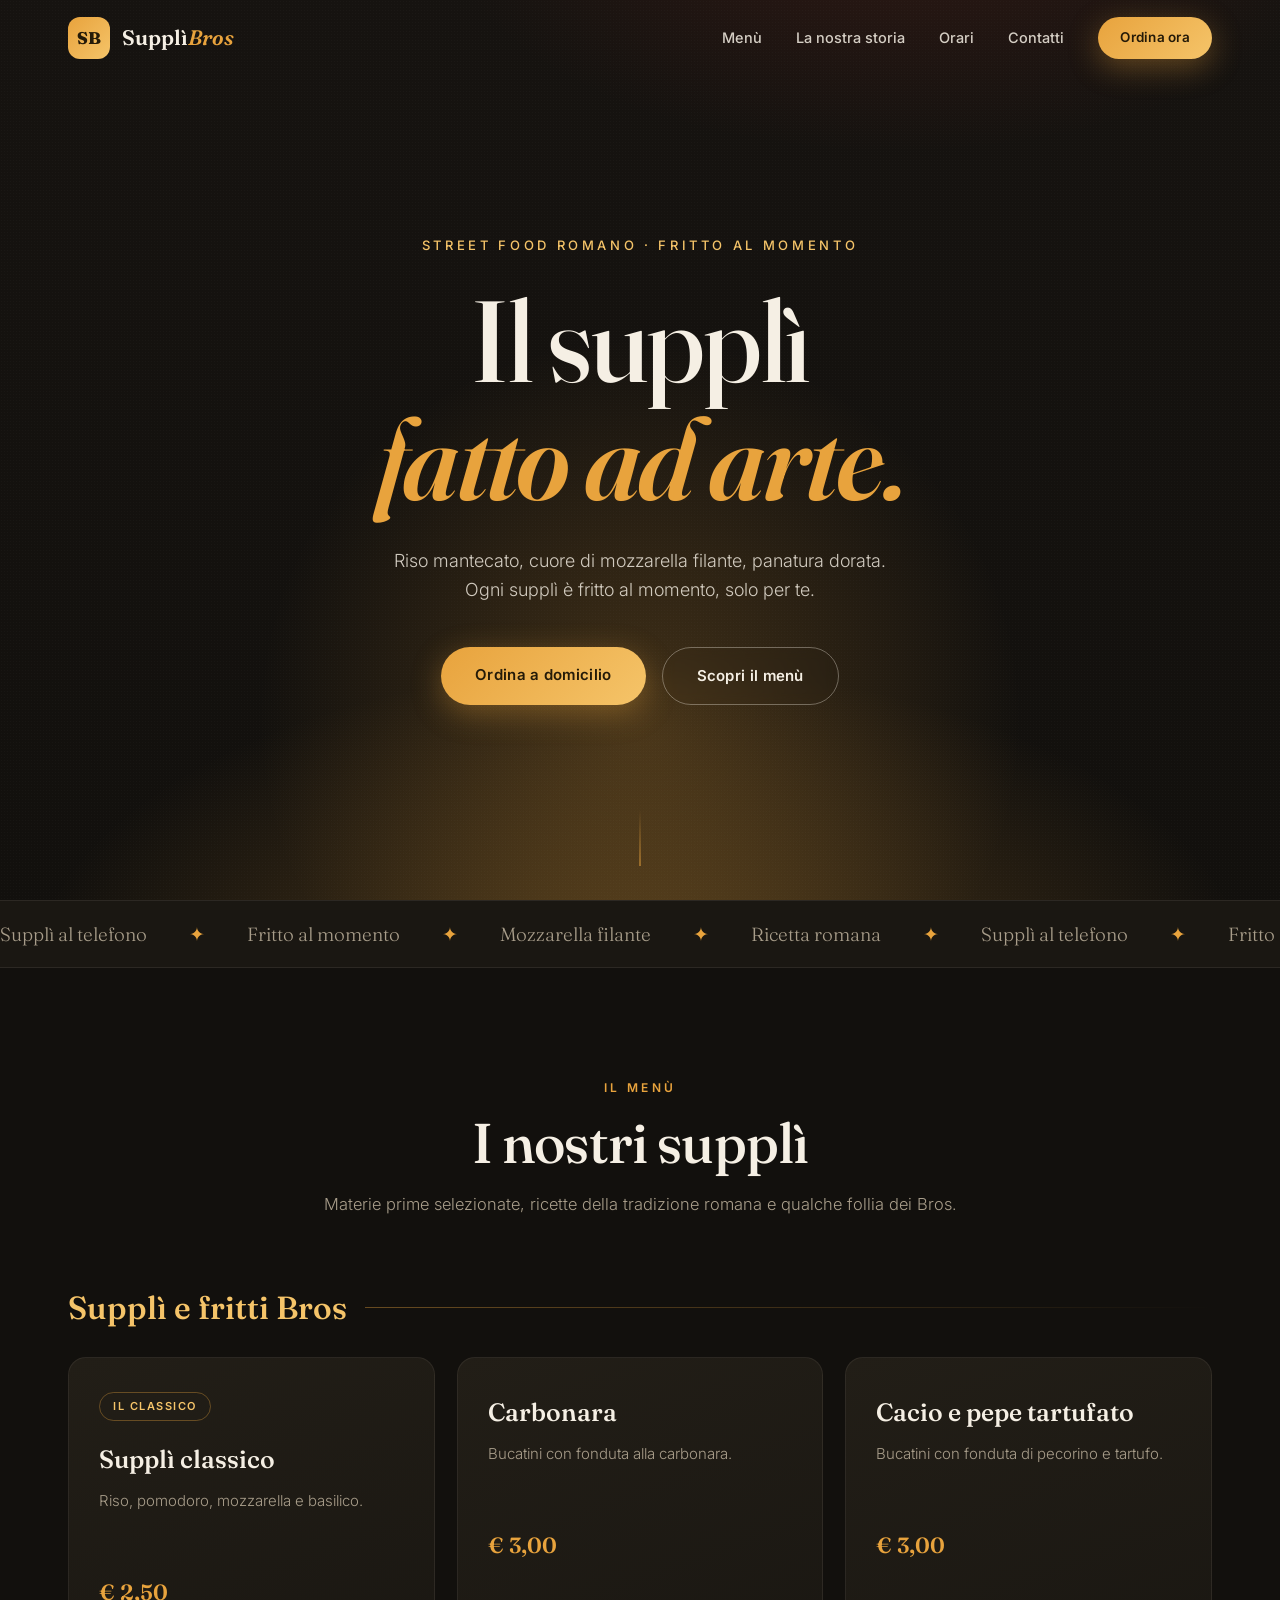
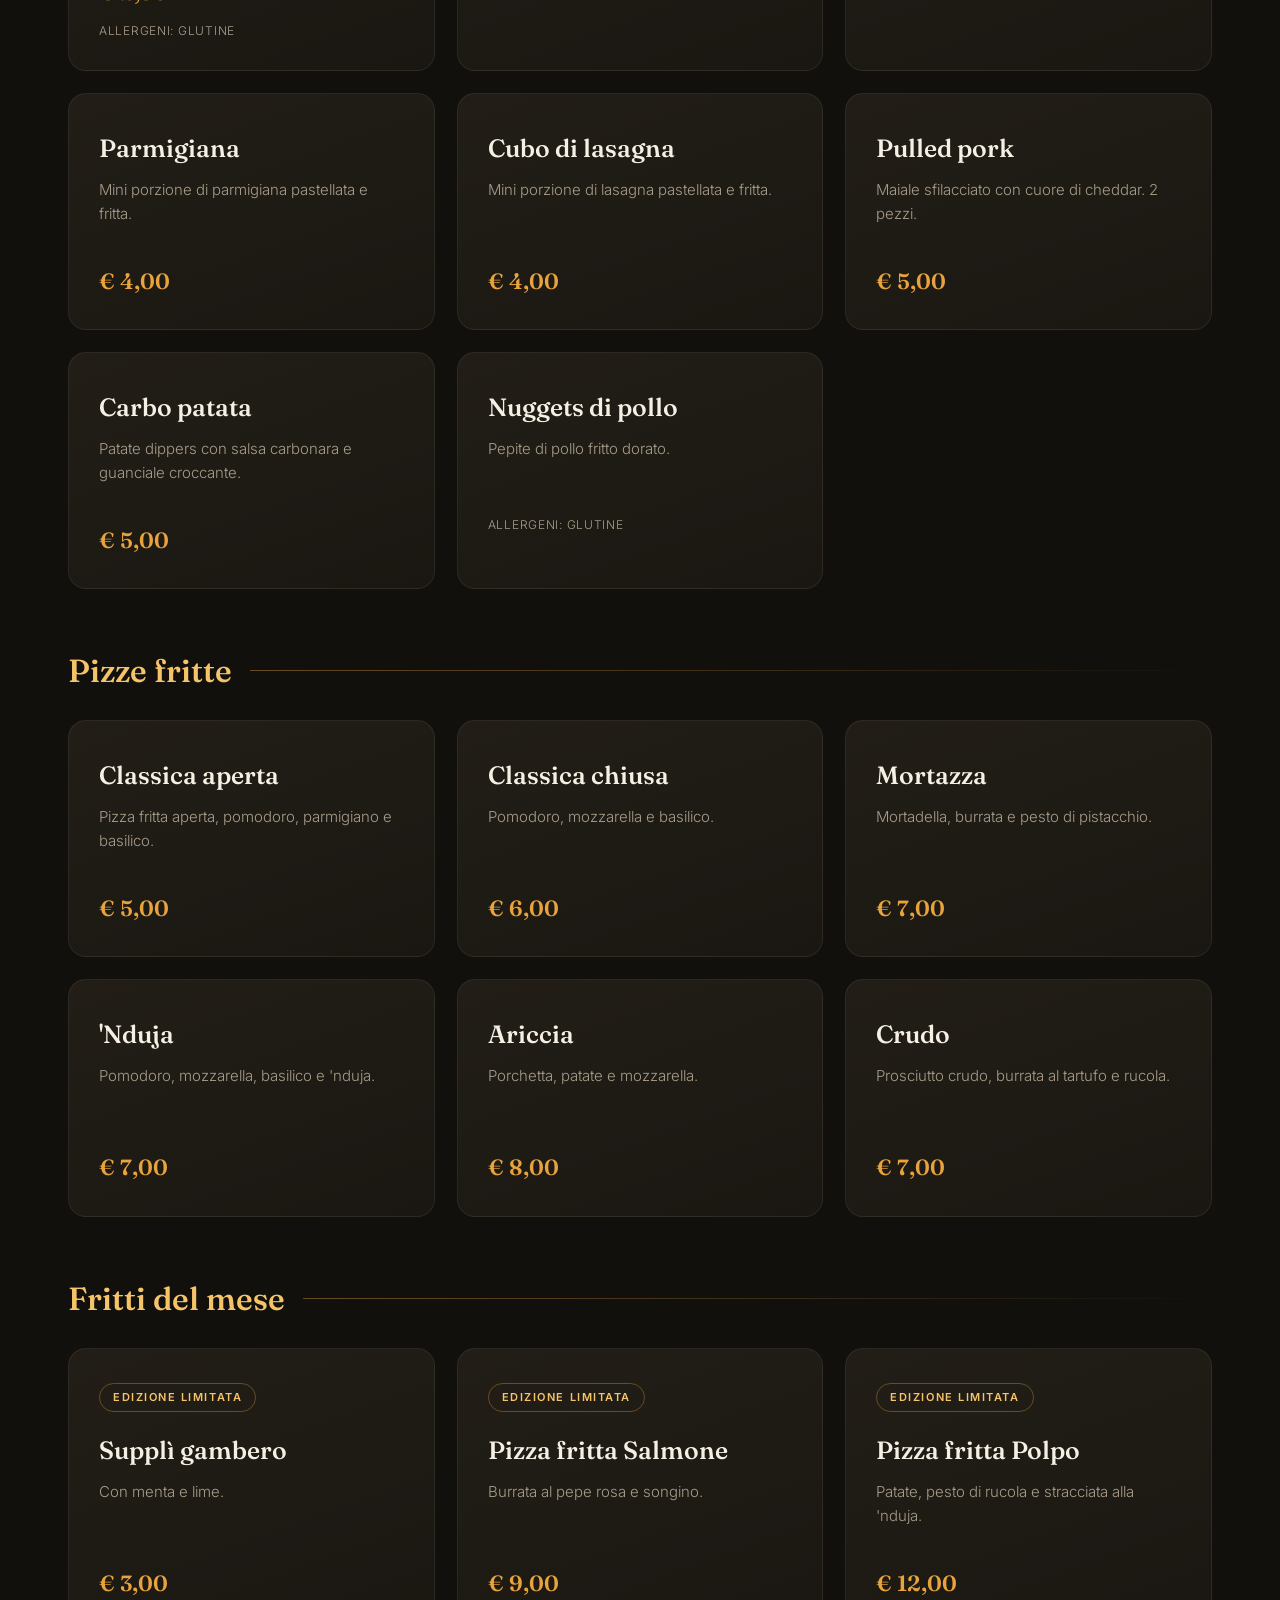
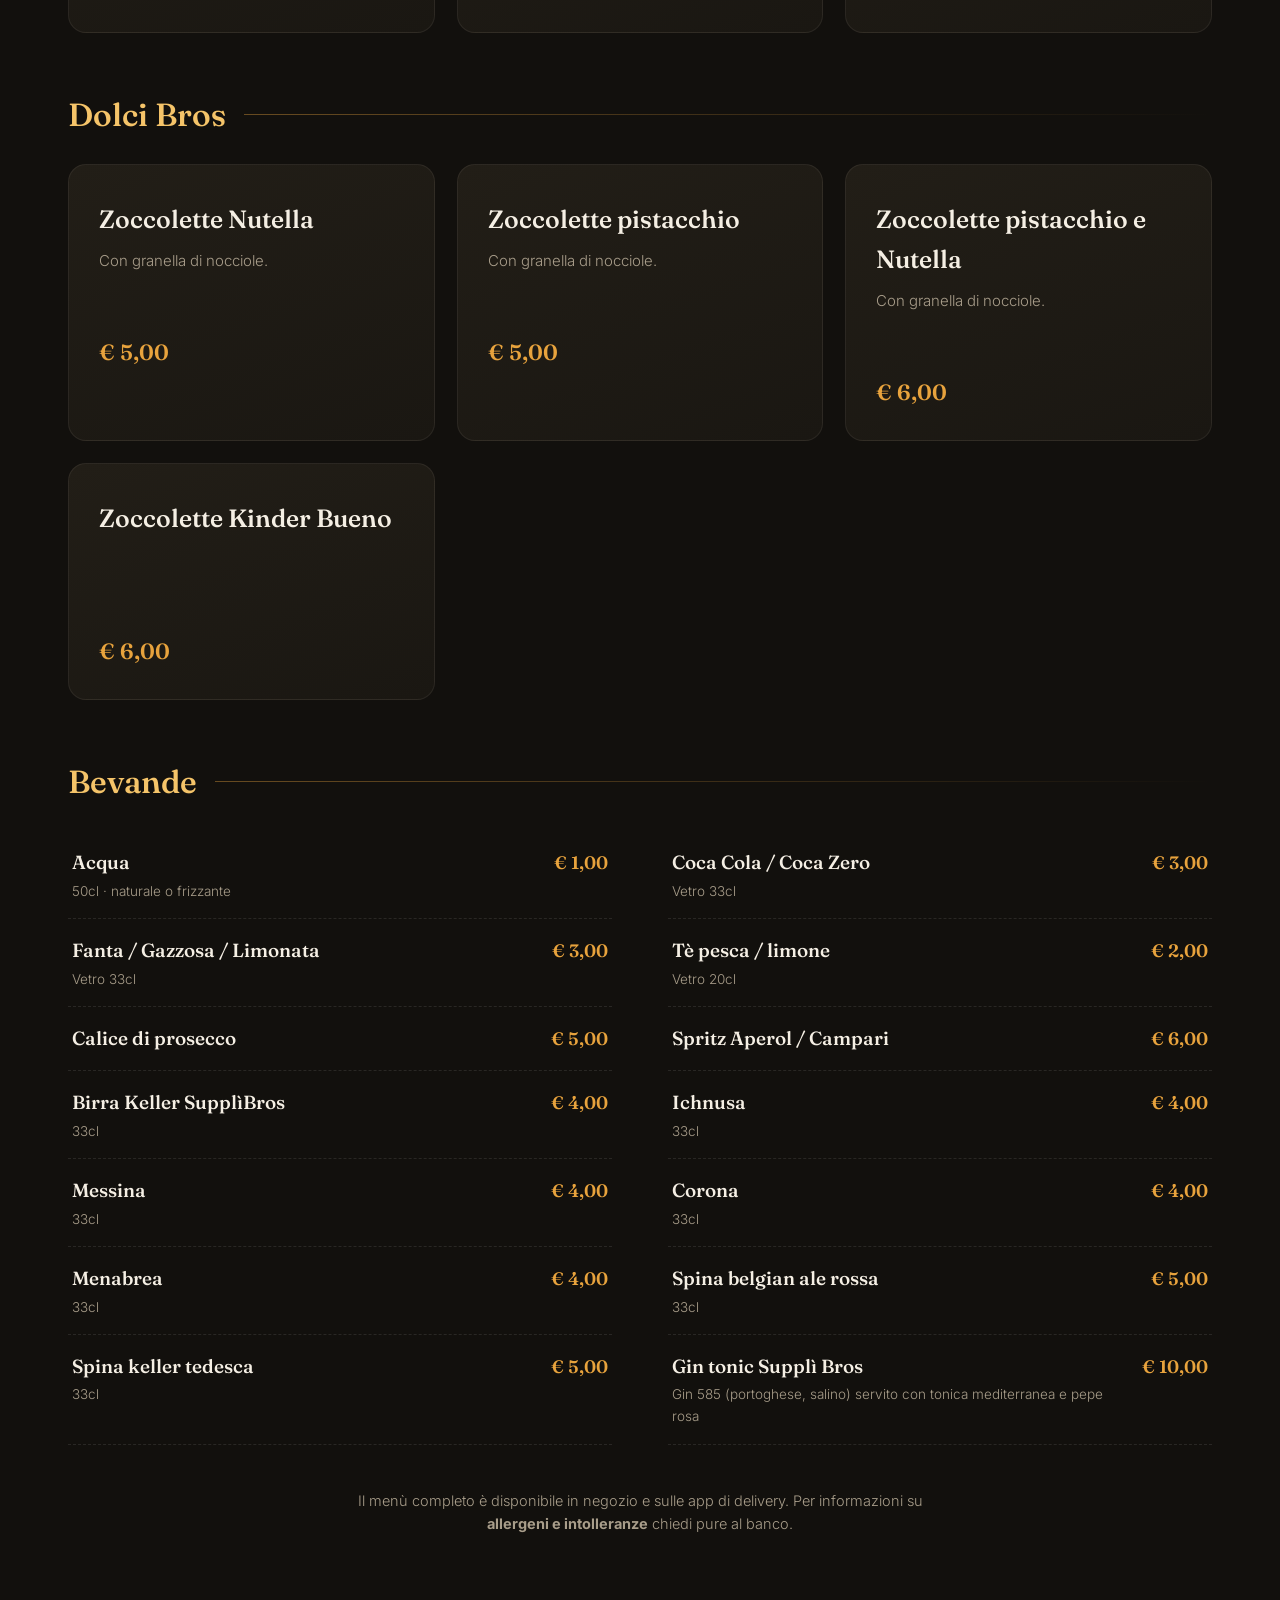
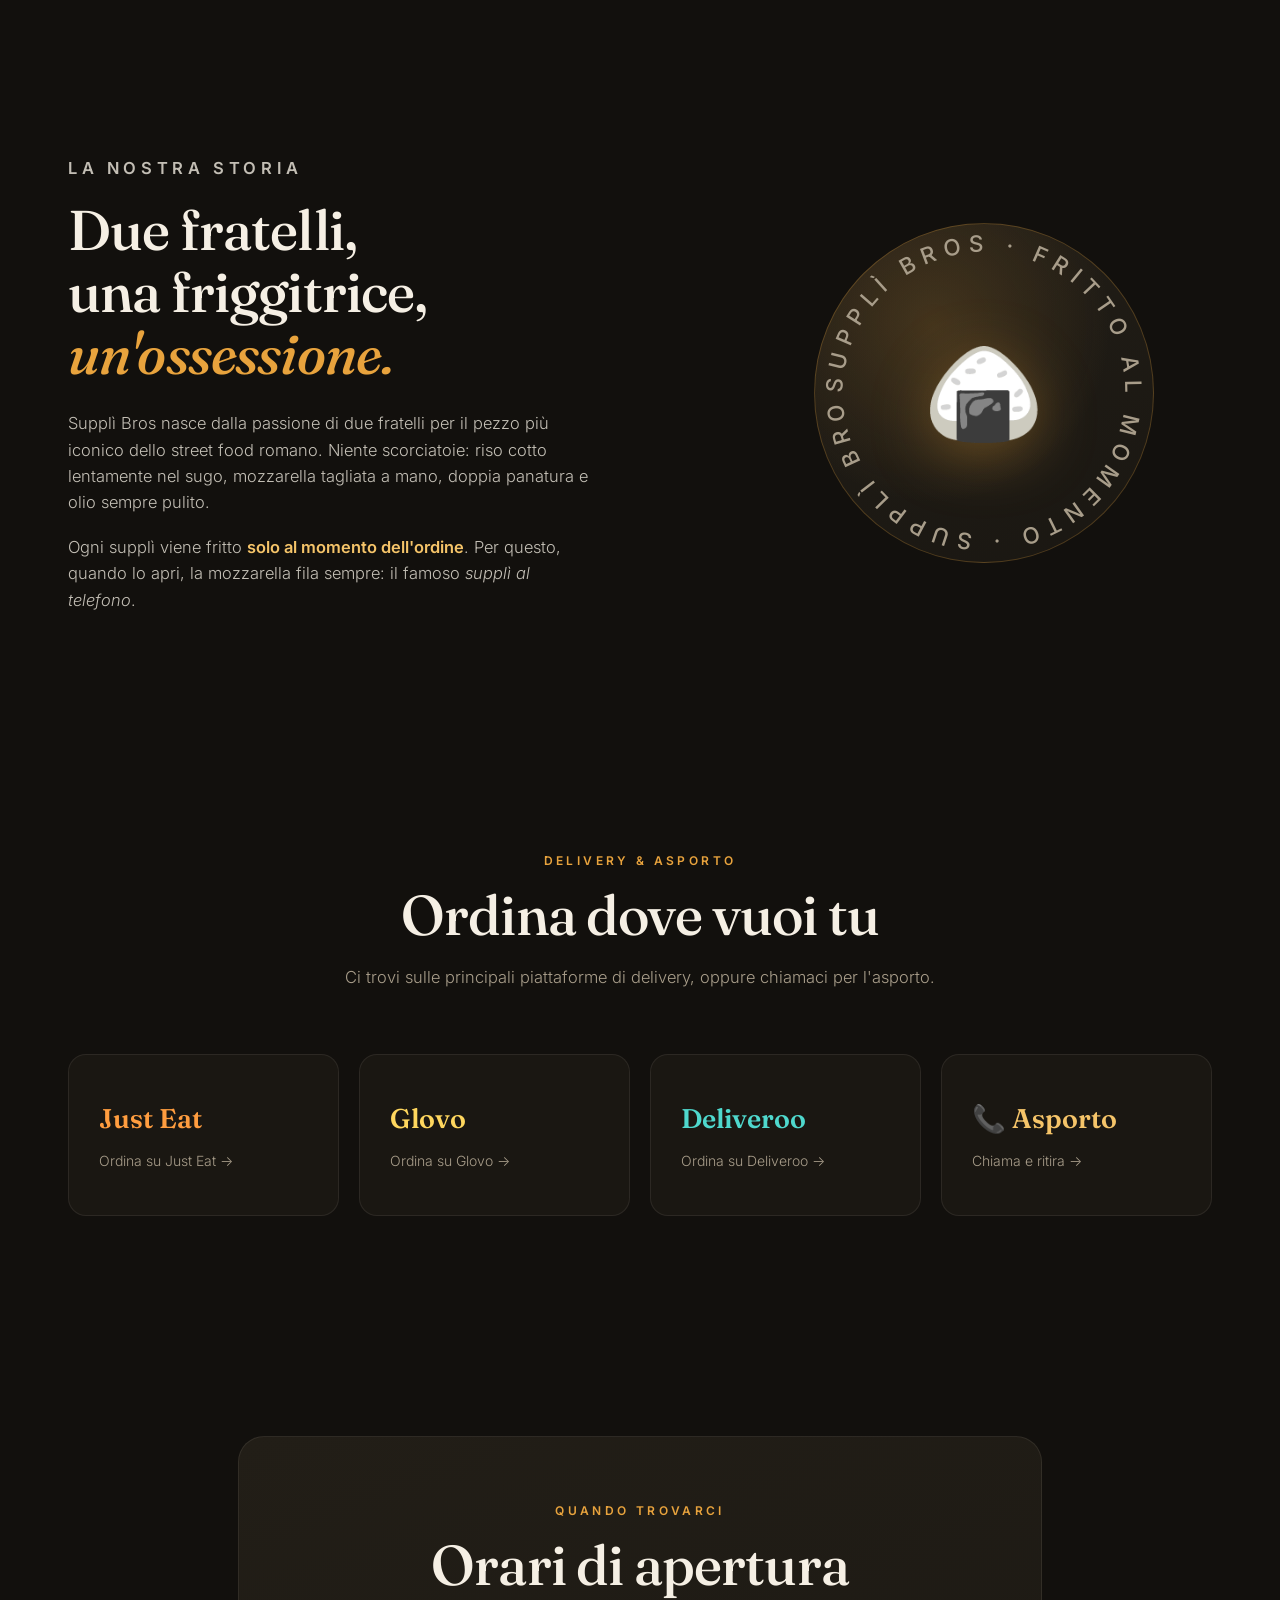
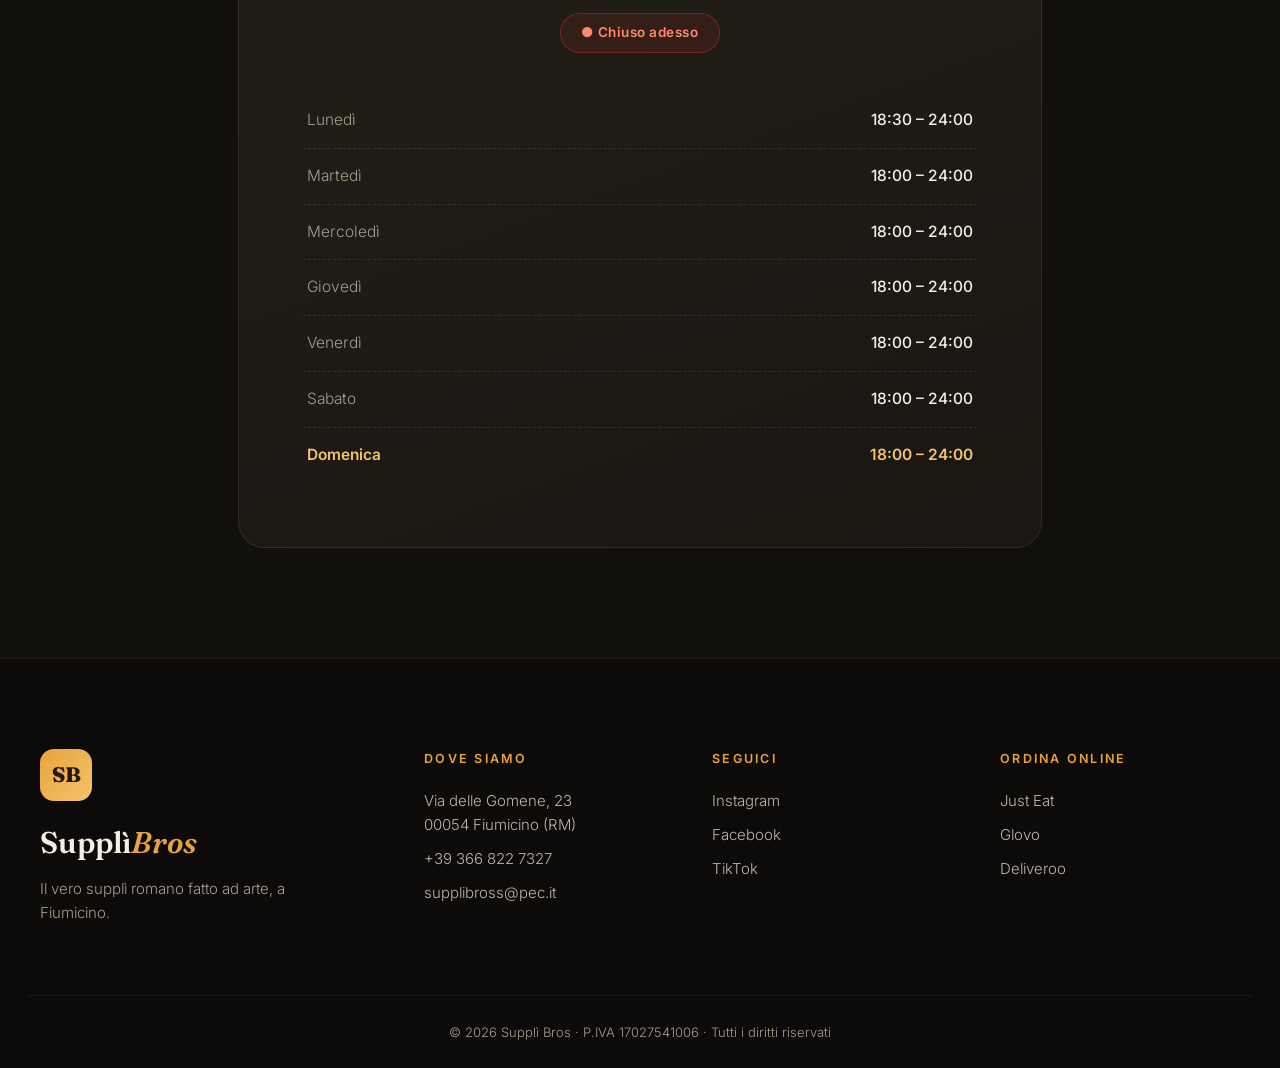
==== index.html @ 8647180c "Inserisci email PEC reale nel footer Co-Authored-By: Claude Fable 5 <noreply@anthropic.com> Claude-S" ====
<!DOCTYPE html>
<html lang="it">
<head>
  <meta charset="UTF-8">
  <meta name="viewport" content="width=device-width, initial-scale=1.0">
  <meta name="description" content="Supplì Bros — I veri supplì romani, fritti al momento. Classici e gourmet, da asporto e delivery. Ordina su Just Eat, Glovo e Deliveroo.">
  <meta name="theme-color" content="#12100d">
  <meta property="og:title" content="Supplì Bros — Il supplì fatto ad arte">
  <meta property="og:description" content="I veri supplì romani, fritti al momento. Ordina online o vieni a trovarci.">
  <meta property="og:type" content="website">
  <title>Supplì Bros — Il supplì fatto ad arte</title>
  <link rel="preconnect" href="https://fonts.googleapis.com">
  <link rel="preconnect" href="https://fonts.gstatic.com" crossorigin>
  <link href="https://fonts.googleapis.com/css2?family=Fraunces:ital,opsz,wght@0,9..144,300..900;1,9..144,300..900&family=Inter:wght@300;400;500;600;700&display=swap" rel="stylesheet">
  <link rel="stylesheet" href="css/style.css">
  <link rel="icon" href="data:image/svg+xml,<svg xmlns=%22http://www.w3.org/2000/svg%22 viewBox=%220 0 100 100%22><text y=%22.9em%22 font-size=%2290%22>🍙</text></svg>">
  <script type="application/ld+json">
  {
    "@context": "https://schema.org",
    "@type": "Restaurant",
    "name": "Supplì Bros",
    "servesCuisine": "Street food romano, Supplì",
    "priceRange": "€",
    "address": {
      "@type": "PostalAddress",
      "streetAddress": "Via delle Gomene, 23",
      "postalCode": "00054",
      "addressLocality": "Fiumicino",
      "addressRegion": "RM",
      "addressCountry": "IT"
    },
    "telephone": "+39 366 822 7327"
  }
  </script>
</head>
<body>

  <!-- ===== NAVBAR ===== -->
  <header class="nav" id="nav">
    <div class="nav__inner">
      <a href="#top" class="nav__logo">
        <span class="nav__logo-mark">SB</span>
        <span class="nav__logo-text">Supplì<em>Bros</em></span>
      </a>
      <nav class="nav__links" id="navLinks">
        <a href="#menu">Menù</a>
        <a href="#storia">La nostra storia</a>
        <a href="#orari">Orari</a>
        <a href="#contatti">Contatti</a>
        <a href="#ordina" class="btn btn--small btn--gold">Ordina ora</a>
      </nav>
      <button class="nav__burger" id="navBurger" aria-label="Apri menu" aria-expanded="false">
        <span></span><span></span><span></span>
      </button>
    </div>
  </header>

  <!-- ===== HERO ===== -->
  <section class="hero" id="top">
    <div class="hero__media">
      <!--
        VIDEO HERO — generato con Higgsfield (higgy).
        Quando il file è pronto, va salvato in: assets/video/suppli-hero.mp4
        Se il video non è presente, il sito mostra automaticamente il fondale animato di fallback.
      -->
      <video class="hero__video" id="heroVideo" autoplay muted loop playsinline preload="auto" poster="assets/img/hero-poster.jpg">
        <source src="assets/video/suppli-hero.mp4" type="video/mp4">
      </video>
      <div class="hero__fallback" id="heroFallback" aria-hidden="true">
        <div class="hero__glow"></div>
        <div class="hero__grain"></div>
      </div>
      <div class="hero__overlay"></div>
    </div>

    <div class="hero__content">
      <p class="hero__eyebrow reveal">Street food romano · Fritto al momento</p>
      <h1 class="hero__title">
        <span class="reveal">Il supplì</span>
        <span class="reveal reveal--d1"><em>fatto ad arte.</em></span>
      </h1>
      <p class="hero__sub reveal reveal--d2">
        Riso mantecato, cuore di mozzarella filante, panatura dorata.
        Ogni supplì è fritto al momento, solo per te.
      </p>
      <div class="hero__cta reveal reveal--d3">
        <a href="#ordina" class="btn btn--gold">Ordina a domicilio</a>
        <a href="#menu" class="btn btn--ghost">Scopri il menù</a>
      </div>
    </div>

    <a href="#menu" class="hero__scroll" aria-label="Scorri al menù">
      <span class="hero__scroll-line"></span>
    </a>
  </section>

  <!-- ===== MARQUEE ===== -->
  <div class="marquee" aria-hidden="true">
    <div class="marquee__track">
      <span>Supplì al telefono</span><i>✦</i>
      <span>Fritto al momento</span><i>✦</i>
      <span>Mozzarella filante</span><i>✦</i>
      <span>Ricetta romana</span><i>✦</i>
      <span>Supplì al telefono</span><i>✦</i>
      <span>Fritto al momento</span><i>✦</i>
      <span>Mozzarella filante</span><i>✦</i>
      <span>Ricetta romana</span><i>✦</i>
    </div>
  </div>

  <!-- ===== MENU ===== -->
  <section class="section menu" id="menu">
    <div class="section__head">
      <p class="section__eyebrow reveal">Il menù</p>
      <h2 class="section__title reveal reveal--d1">I nostri supplì</h2>
      <p class="section__sub reveal reveal--d2">
        Materie prime selezionate, ricette della tradizione romana e qualche follia dei Bros.
      </p>
    </div>

    <h3 class="menu__cat reveal">Supplì e fritti Bros</h3>
    <div class="menu__grid">
      <article class="card reveal">
        <div class="card__badge">Il classico</div>
        <h3>Supplì classico</h3>
        <p>Riso, pomodoro, mozzarella e basilico.</p>
        <span class="card__price">€ 2,50</span>
        <span class="card__meta">Allergeni: glutine</span>
      </article>

      <article class="card reveal reveal--d1">
        <h3>Carbonara</h3>
        <p>Bucatini con fonduta alla carbonara.</p>
        <span class="card__price">€ 3,00</span>
      </article>

      <article class="card reveal reveal--d2">
        <h3>Cacio e pepe tartufato</h3>
        <p>Bucatini con fonduta di pecorino e tartufo.</p>
        <span class="card__price">€ 3,00</span>
      </article>

      <article class="card reveal">
        <h3>Parmigiana</h3>
        <p>Mini porzione di parmigiana pastellata e fritta.</p>
        <span class="card__price">€ 4,00</span>
      </article>

      <article class="card reveal reveal--d1">
        <h3>Cubo di lasagna</h3>
        <p>Mini porzione di lasagna pastellata e fritta.</p>
        <span class="card__price">€ 4,00</span>
      </article>

      <article class="card reveal reveal--d2">
        <h3>Pulled pork</h3>
        <p>Maiale sfilacciato con cuore di cheddar. 2 pezzi.</p>
        <span class="card__price">€ 5,00</span>
      </article>

      <article class="card reveal">
        <h3>Carbo patata</h3>
        <p>Patate dippers con salsa carbonara e guanciale croccante.</p>
        <span class="card__price">€ 5,00</span>
      </article>

      <article class="card reveal reveal--d1">
        <h3>Nuggets di pollo</h3>
        <p>Pepite di pollo fritto dorato.</p>
        <!-- ⚠️ PREZZO MANCANTE: nuggets di pollo senza prezzo sul menu fornito -->
        <span class="card__meta">Allergeni: glutine</span>
      </article>
    </div>

    <h3 class="menu__cat reveal">Pizze fritte</h3>
    <div class="menu__grid">
      <article class="card reveal">
        <h3>Classica aperta</h3>
        <p>Pizza fritta aperta, pomodoro, parmigiano e basilico.</p>
        <span class="card__price">€ 5,00</span>
      </article>

      <article class="card reveal reveal--d1">
        <h3>Classica chiusa</h3>
        <p>Pomodoro, mozzarella e basilico.</p>
        <span class="card__price">€ 6,00</span>
      </article>

      <article class="card reveal reveal--d2">
        <h3>Mortazza</h3>
        <p>Mortadella, burrata e pesto di pistacchio.</p>
        <span class="card__price">€ 7,00</span>
      </article>

      <article class="card reveal">
        <h3>'Nduja</h3>
        <p>Pomodoro, mozzarella, basilico e 'nduja.</p>
        <span class="card__price">€ 7,00</span>
      </article>

      <article class="card reveal reveal--d1">
        <h3>Ariccia</h3>
        <p>Porchetta, patate e mozzarella.</p>
        <span class="card__price">€ 8,00</span>
      </article>

      <article class="card reveal reveal--d2">
        <h3>Crudo</h3>
        <p>Prosciutto crudo, burrata al tartufo e rucola.</p>
        <span class="card__price">€ 7,00</span>
      </article>
    </div>

    <h3 class="menu__cat reveal">Fritti del mese</h3>
    <div class="menu__grid">
      <article class="card reveal">
        <div class="card__badge">Edizione limitata</div>
        <h3>Supplì gambero</h3>
        <p>Con menta e lime.</p>
        <span class="card__price">€ 3,00</span>
      </article>

      <article class="card reveal reveal--d1">
        <div class="card__badge">Edizione limitata</div>
        <h3>Pizza fritta Salmone</h3>
        <p>Burrata al pepe rosa e songino.</p>
        <span class="card__price">€ 9,00</span>
      </article>

      <article class="card reveal reveal--d2">
        <div class="card__badge">Edizione limitata</div>
        <h3>Pizza fritta Polpo</h3>
        <p>Patate, pesto di rucola e stracciata alla 'nduja.</p>
        <span class="card__price">€ 12,00</span>
      </article>
    </div>

    <h3 class="menu__cat reveal">Dolci Bros</h3>
    <div class="menu__grid">
      <article class="card reveal">
        <h3>Zoccolette Nutella</h3>
        <p>Con granella di nocciole.</p>
        <span class="card__price">€ 5,00</span>
      </article>

      <article class="card reveal reveal--d1">
        <h3>Zoccolette pistacchio</h3>
        <p>Con granella di nocciole.</p>
        <span class="card__price">€ 5,00</span>
      </article>

      <article class="card reveal reveal--d2">
        <h3>Zoccolette pistacchio e Nutella</h3>
        <p>Con granella di nocciole.</p>
        <span class="card__price">€ 6,00</span>
      </article>

      <article class="card reveal">
        <h3>Zoccolette Kinder Bueno</h3>
        <p></p>
        <span class="card__price">€ 6,00</span>
      </article>
    </div>

    <h3 class="menu__cat reveal">Bevande</h3>
    <div class="menu__list reveal">
      <div class="mrow">
        <div class="mrow__main"><h4>Acqua</h4><span>50cl · naturale o frizzante</span></div>
        <span class="mrow__price">€ 1,00</span>
      </div>
      <div class="mrow">
        <div class="mrow__main"><h4>Coca Cola / Coca Zero</h4><span>Vetro 33cl</span></div>
        <span class="mrow__price">€ 3,00</span>
      </div>
      <div class="mrow">
        <div class="mrow__main"><h4>Fanta / Gazzosa / Limonata</h4><span>Vetro 33cl</span></div>
        <span class="mrow__price">€ 3,00</span>
      </div>
      <div class="mrow">
        <div class="mrow__main"><h4>Tè pesca / limone</h4><span>Vetro 20cl</span></div>
        <span class="mrow__price">€ 2,00</span>
      </div>
      <div class="mrow">
        <div class="mrow__main"><h4>Calice di prosecco</h4></div>
        <span class="mrow__price">€ 5,00</span>
      </div>
      <div class="mrow">
        <div class="mrow__main"><h4>Spritz Aperol / Campari</h4></div>
        <span class="mrow__price">€ 6,00</span>
      </div>
      <div class="mrow">
        <div class="mrow__main"><h4>Birra Keller SupplìBros</h4><span>33cl</span></div>
        <span class="mrow__price">€ 4,00</span>
      </div>
      <div class="mrow">
        <div class="mrow__main"><h4>Ichnusa</h4><span>33cl</span></div>
        <span class="mrow__price">€ 4,00</span>
      </div>
      <div class="mrow">
        <div class="mrow__main"><h4>Messina</h4><span>33cl</span></div>
        <span class="mrow__price">€ 4,00</span>
      </div>
      <div class="mrow">
        <div class="mrow__main"><h4>Corona</h4><span>33cl</span></div>
        <span class="mrow__price">€ 4,00</span>
      </div>
      <div class="mrow">
        <div class="mrow__main"><h4>Menabrea</h4><span>33cl</span></div>
        <span class="mrow__price">€ 4,00</span>
      </div>
      <div class="mrow">
        <div class="mrow__main"><h4>Spina belgian ale rossa</h4><span>33cl</span></div>
        <span class="mrow__price">€ 5,00</span>
      </div>
      <div class="mrow">
        <div class="mrow__main"><h4>Spina keller tedesca</h4><span>33cl</span></div>
        <span class="mrow__price">€ 5,00</span>
      </div>
      <div class="mrow">
        <div class="mrow__main"><h4>Gin tonic Supplì Bros</h4><span>Gin 585 (portoghese, salino) servito con tonica mediterranea e pepe rosa</span></div>
        <span class="mrow__price">€ 10,00</span>
      </div>
    </div>

    <p class="menu__note reveal">
      Il menù completo è disponibile in negozio e sulle app di delivery.
      Per informazioni su <strong>allergeni e intolleranze</strong> chiedi pure al banco.
    </p>
  </section>

  <!-- ===== STORIA ===== -->
  <section class="section story" id="storia">
    <div class="story__inner">
      <div class="story__text">
        <p class="section__eyebrow reveal">La nostra storia</p>
        <h2 class="section__title reveal reveal--d1">Due fratelli,<br>una friggitrice,<br><em>un'ossessione.</em></h2>
        <p class="reveal reveal--d2">
          Supplì Bros nasce dalla passione di due fratelli per il pezzo più iconico dello street food romano.
          Niente scorciatoie: riso cotto lentamente nel sugo, mozzarella tagliata a mano,
          doppia panatura e olio sempre pulito.
        </p>
        <p class="reveal reveal--d3">
          Ogni supplì viene fritto <strong>solo al momento dell'ordine</strong>. Per questo, quando lo apri,
          la mozzarella fila sempre: il famoso <em>supplì al telefono</em>.
        </p>
      </div>
      <div class="story__visual reveal reveal--d2" aria-hidden="true">
        <div class="story__circle">
          <span class="story__emoji">🍙</span>
          <svg class="story__ring" viewBox="0 0 200 200">
            <defs>
              <path id="circlePath" d="M 100,100 m -78,0 a 78,78 0 1,1 156,0 a 78,78 0 1,1 -156,0"></path>
            </defs>
            <text>
              <textPath href="#circlePath">SUPPLÌ BROS · FRITTO AL MOMENTO · SUPPLÌ BROS · FRITTO AL MOMENTO ·</textPath>
            </text>
          </svg>
        </div>
      </div>
    </div>
  </section>

  <!-- ===== ORDINA / DELIVERY ===== -->
  <section class="section order" id="ordina">
    <div class="section__head">
      <p class="section__eyebrow reveal">Delivery &amp; asporto</p>
      <h2 class="section__title reveal reveal--d1">Ordina dove vuoi tu</h2>
      <p class="section__sub reveal reveal--d2">Ci trovi sulle principali piattaforme di delivery, oppure chiamaci per l'asporto.</p>
    </div>

    <div class="order__grid">
      <!-- ⚠️ LINK SEGNAPOSTO: sostituire href="#" con i link reali delle piattaforme -->
      <a href="#" class="order__card order__card--justeat reveal" target="_blank" rel="noopener">
        <span class="order__logo">Just Eat</span>
        <span class="order__hint">Ordina su Just Eat →</span>
      </a>
      <a href="#" class="order__card order__card--glovo reveal reveal--d1" target="_blank" rel="noopener">
        <span class="order__logo">Glovo</span>
        <span class="order__hint">Ordina su Glovo →</span>
      </a>
      <a href="#" class="order__card order__card--deliveroo reveal reveal--d2" target="_blank" rel="noopener">
        <span class="order__logo">Deliveroo</span>
        <span class="order__hint">Ordina su Deliveroo →</span>
      </a>
      <a href="tel:+393668227327" class="order__card order__card--phone reveal reveal--d3">
        <span class="order__logo">📞 Asporto</span>
        <span class="order__hint">Chiama e ritira →</span>
      </a>
    </div>
  </section>

  <!-- ===== ORARI ===== -->
  <section class="section hours" id="orari">
    <div class="hours__inner">
      <div class="hours__head">
        <p class="section__eyebrow reveal">Quando trovarci</p>
        <h2 class="section__title reveal reveal--d1">Orari di apertura</h2>
        <p class="hours__status reveal reveal--d2" id="openStatus"></p>
      </div>
      <ul class="hours__list reveal reveal--d2">
        <li><span>Lunedì</span><strong>18:30 – 24:00</strong></li>
        <li><span>Martedì</span><strong>18:00 – 24:00</strong></li>
        <li><span>Mercoledì</span><strong>18:00 – 24:00</strong></li>
        <li><span>Giovedì</span><strong>18:00 – 24:00</strong></li>
        <li><span>Venerdì</span><strong>18:00 – 24:00</strong></li>
        <li><span>Sabato</span><strong>18:00 – 24:00</strong></li>
        <li><span>Domenica</span><strong>18:00 – 24:00</strong></li>
      </ul>
    </div>
  </section>

  <!-- ===== CONTATTI / FOOTER ===== -->
  <footer class="footer" id="contatti">
    <div class="footer__inner">
      <div class="footer__brand">
        <span class="nav__logo-mark nav__logo-mark--big">SB</span>
        <h2>Supplì<em>Bros</em></h2>
        <p>Il vero supplì romano fatto ad arte, a Fiumicino.</p>
      </div>

      <div class="footer__col">
        <h3>Dove siamo</h3>
        <p><a href="https://maps.google.com/?q=Suppl%C3%AC+Bros,+Via+delle+Gomene+23,+00054+Fiumicino+RM" target="_blank" rel="noopener">Via delle Gomene, 23<br>00054 Fiumicino (RM)</a></p>
        <!-- ⚠️ EMAIL SEGNAPOSTO: sostituire con email reale -->
        <p><a href="tel:+393668227327">+39 366 822 7327</a></p>
        <p><a href="mailto:supplibross@pec.it">supplibross@pec.it</a></p>
      </div>

      <div class="footer__col">
        <h3>Seguici</h3>
        <p><a href="https://www.instagram.com/supplibros/" target="_blank" rel="noopener">Instagram</a></p>
        <p><a href="#" target="_blank" rel="noopener">Facebook</a></p>
        <p><a href="https://www.tiktok.com/@suppli_bros" target="_blank" rel="noopener">TikTok</a></p>
      </div>

      <div class="footer__col">
        <h3>Ordina online</h3>
        <p><a href="#" target="_blank" rel="noopener">Just Eat</a></p>
        <p><a href="#" target="_blank" rel="noopener">Glovo</a></p>
        <p><a href="#" target="_blank" rel="noopener">Deliveroo</a></p>
      </div>
    </div>

    <div class="footer__legal">
      <p>© <span id="year"></span> Supplì Bros · P.IVA 17027541006 · Tutti i diritti riservati</p>
    </div>
  </footer>

  <script src="js/main.js"></script>
</body>
</html>
---- css/style.css ----
/* ============================================================
   SUPPLÌ BROS — premium landing
   Palette: nero caldo, oro fritto, crema
   ============================================================ */

:root {
  --bg: #12100d;
  --bg-2: #1a1712;
  --bg-3: #221e17;
  --gold: #e8a33d;
  --gold-2: #f5c469;
  --cream: #f5efe4;
  --muted: #a89d8a;
  --red: #c0392b;
  --green: #4caf7d;
  --radius: 18px;
  --font-display: "Fraunces", Georgia, serif;
  --font-body: "Inter", -apple-system, sans-serif;
  --nav-h: 76px;
}

* { margin: 0; padding: 0; box-sizing: border-box; }

html { scroll-behavior: smooth; }

body {
  background: var(--bg);
  color: var(--cream);
  font-family: var(--font-body);
  font-weight: 300;
  line-height: 1.6;
  overflow-x: hidden;
  -webkit-font-smoothing: antialiased;
}

a { color: inherit; text-decoration: none; }
em { font-style: italic; }

::selection { background: var(--gold); color: var(--bg); }

/* ---------- Buttons ---------- */
.btn {
  display: inline-block;
  padding: 16px 34px;
  border-radius: 999px;
  font-weight: 600;
  font-size: 15px;
  letter-spacing: 0.02em;
  transition: transform .25s ease, box-shadow .25s ease, background .25s ease, color .25s ease;
}
.btn--gold {
  background: linear-gradient(135deg, var(--gold), var(--gold-2));
  color: #241a08;
  box-shadow: 0 8px 30px rgba(232, 163, 61, .35);
}
.btn--gold:hover { transform: translateY(-3px); box-shadow: 0 14px 40px rgba(232, 163, 61, .5); }
.btn--ghost {
  border: 1px solid rgba(245, 239, 228, .35);
  color: var(--cream);
  backdrop-filter: blur(6px);
}
.btn--ghost:hover { background: rgba(245, 239, 228, .1); transform: translateY(-3px); }
.btn--small { padding: 10px 22px; font-size: 13.5px; }

/* ---------- Reveal animations ---------- */
.reveal {
  opacity: 0;
  transform: translateY(28px);
  transition: opacity .8s cubic-bezier(.22,.61,.36,1), transform .8s cubic-bezier(.22,.61,.36,1);
}
.reveal--d1 { transition-delay: .12s; }
.reveal--d2 { transition-delay: .24s; }
.reveal--d3 { transition-delay: .36s; }
.reveal.is-visible { opacity: 1; transform: translateY(0); }

@media (prefers-reduced-motion: reduce) {
  .reveal { opacity: 1; transform: none; transition: none; }
  html { scroll-behavior: auto; }
}

/* ============================================================
   NAVBAR
   ============================================================ */
.nav {
  position: fixed;
  inset: 0 0 auto 0;
  z-index: 100;
  height: var(--nav-h);
  transition: background .35s ease, box-shadow .35s ease;
}
.nav.is-scrolled {
  background: rgba(18, 16, 13, .85);
  backdrop-filter: blur(14px);
  box-shadow: 0 1px 0 rgba(245, 239, 228, .08);
}
.nav__inner {
  max-width: 1200px;
  margin: 0 auto;
  height: 100%;
  padding: 0 28px;
  display: flex;
  align-items: center;
  justify-content: space-between;
}
.nav__logo { display: flex; align-items: center; gap: 12px; }
.nav__logo-mark {
  width: 42px; height: 42px;
  display: grid; place-items: center;
  border-radius: 12px;
  background: linear-gradient(135deg, var(--gold), var(--gold-2));
  color: #241a08;
  font-family: var(--font-display);
  font-weight: 800;
  font-size: 17px;
}
.nav__logo-text {
  font-family: var(--font-display);
  font-size: 21px;
  font-weight: 600;
}
.nav__logo-text em { color: var(--gold); }
.nav__links { display: flex; align-items: center; gap: 34px; font-size: 14.5px; font-weight: 500; }
.nav__links a:not(.btn) { position: relative; opacity: .85; transition: opacity .2s; }
.nav__links a:not(.btn)::after {
  content: "";
  position: absolute;
  left: 0; bottom: -6px;
  width: 0; height: 2px;
  background: var(--gold);
  transition: width .3s ease;
}
.nav__links a:not(.btn):hover { opacity: 1; }
.nav__links a:not(.btn):hover::after { width: 100%; }
.nav__burger { display: none; background: none; border: 0; cursor: pointer; padding: 8px; }
.nav__burger span {
  display: block; width: 24px; height: 2px;
  background: var(--cream); margin: 5px 0;
  transition: transform .3s, opacity .3s;
}

/* ============================================================
   HERO
   ============================================================ */
.hero {
  position: relative;
  min-height: 100svh;
  display: flex;
  align-items: center;
  justify-content: center;
  text-align: center;
  isolation: isolate;
}
.hero__media { position: absolute; inset: 0; z-index: -2; overflow: hidden; }
.hero__video {
  width: 100%; height: 100%;
  object-fit: cover;
  display: block;
}
.hero__video.is-missing { display: none; }

/* Fallback animato (quando il video non è ancora presente) */
.hero__fallback {
  position: absolute; inset: 0;
  display: none;
  background:
    radial-gradient(ellipse 80% 60% at 50% 110%, rgba(232,163,61,.28), transparent 60%),
    radial-gradient(ellipse 60% 45% at 70% -10%, rgba(192,57,43,.14), transparent 60%),
    linear-gradient(180deg, #161310, #12100d);
}
.hero__fallback.is-active { display: block; }
.hero__glow {
  position: absolute;
  left: 50%; bottom: -30%;
  width: 900px; height: 900px;
  transform: translateX(-50%);
  background: radial-gradient(circle, rgba(232,163,61,.22) 0%, transparent 60%);
  animation: pulse 6s ease-in-out infinite;
}
@keyframes pulse {
  0%, 100% { opacity: .7; transform: translateX(-50%) scale(1); }
  50% { opacity: 1; transform: translateX(-50%) scale(1.08); }
}
.hero__grain {
  position: absolute; inset: 0;
  opacity: .5;
  background-image: radial-gradient(rgba(245,239,228,.045) 1px, transparent 1px);
  background-size: 3px 3px;
}
.hero__overlay {
  position: absolute; inset: 0; z-index: -1;
  background: linear-gradient(180deg, rgba(18,16,13,.55) 0%, rgba(18,16,13,.25) 45%, rgba(18,16,13,.92) 100%);
}

.hero__content { padding: 120px 24px 80px; max-width: 900px; }
.hero__eyebrow {
  font-size: 13px;
  letter-spacing: .28em;
  text-transform: uppercase;
  color: var(--gold-2);
  margin-bottom: 26px;
  font-weight: 500;
}
.hero__title {
  font-family: var(--font-display);
  font-size: clamp(52px, 9vw, 118px);
  line-height: 1.02;
  font-weight: 500;
  letter-spacing: -0.02em;
}
.hero__title span { display: block; }
.hero__title em {
  color: var(--gold);
  font-weight: 600;
}
.hero__sub {
  margin: 30px auto 0;
  max-width: 520px;
  font-size: 18px;
  color: rgba(245, 239, 228, .82);
}
.hero__cta { margin-top: 42px; display: flex; gap: 16px; justify-content: center; flex-wrap: wrap; }

.hero__scroll {
  position: absolute;
  bottom: 34px; left: 50%;
  transform: translateX(-50%);
}
.hero__scroll-line {
  display: block;
  width: 1px; height: 56px;
  background: linear-gradient(180deg, transparent, var(--gold));
  animation: scrollHint 2s ease-in-out infinite;
}
@keyframes scrollHint {
  0% { transform: scaleY(0); transform-origin: top; }
  50% { transform: scaleY(1); transform-origin: top; }
  51% { transform-origin: bottom; }
  100% { transform: scaleY(0); transform-origin: bottom; }
}

/* ============================================================
   MARQUEE
   ============================================================ */
.marquee {
  overflow: hidden;
  border-block: 1px solid rgba(245, 239, 228, .08);
  background: var(--bg-2);
  padding: 18px 0;
}
.marquee__track {
  display: flex;
  gap: 42px;
  width: max-content;
  animation: marquee 26s linear infinite;
  font-family: var(--font-display);
  font-size: 19px;
  color: var(--muted);
  white-space: nowrap;
}
.marquee__track i { color: var(--gold); font-style: normal; }
@keyframes marquee {
  from { transform: translateX(0); }
  to { transform: translateX(-50%); }
}

/* ============================================================
   SECTIONS (shared)
   ============================================================ */
.section { padding: 110px 28px; max-width: 1200px; margin: 0 auto; }
.section__head { text-align: center; max-width: 640px; margin: 0 auto 64px; }
.section__eyebrow {
  font-size: 12px;
  letter-spacing: .28em;
  text-transform: uppercase;
  color: var(--gold);
  font-weight: 600;
  margin-bottom: 14px;
}
.section__title {
  font-family: var(--font-display);
  font-size: clamp(34px, 5vw, 56px);
  font-weight: 500;
  line-height: 1.1;
  letter-spacing: -0.015em;
}
.section__title em { color: var(--gold); }
.section__sub { margin-top: 18px; color: var(--muted); font-size: 16.5px; }

/* ============================================================
   MENU
   ============================================================ */
.menu__cat {
  font-family: var(--font-display);
  font-size: clamp(24px, 3vw, 32px);
  font-weight: 550;
  color: var(--gold-2);
  margin: 56px 0 24px;
  display: flex;
  align-items: center;
  gap: 18px;
}
.menu__cat:first-of-type { margin-top: 0; }
.menu__cat::after {
  content: "";
  flex: 1;
  height: 1px;
  background: linear-gradient(90deg, rgba(232, 163, 61, .4), transparent);
}

.menu__grid {
  display: grid;
  grid-template-columns: repeat(auto-fit, minmax(300px, 1fr));
  gap: 22px;
}
.card {
  position: relative;
  background: linear-gradient(160deg, var(--bg-3), var(--bg-2));
  border: 1px solid rgba(245, 239, 228, .07);
  border-radius: var(--radius);
  padding: 34px 30px 30px;
  transition: transform .3s ease, border-color .3s ease, box-shadow .3s ease;
}
.card:hover {
  transform: translateY(-6px);
  border-color: rgba(232, 163, 61, .4);
  box-shadow: 0 24px 50px rgba(0, 0, 0, .45);
}
.card__badge {
  display: inline-block;
  font-size: 11px;
  letter-spacing: .14em;
  text-transform: uppercase;
  font-weight: 600;
  color: var(--gold-2);
  border: 1px solid rgba(232, 163, 61, .35);
  border-radius: 999px;
  padding: 5px 13px;
  margin-bottom: 18px;
}
.card__badge--hot { color: #ff8a70; border-color: rgba(255, 138, 112, .4); }
.card__badge--veg { color: #8fd6a5; border-color: rgba(143, 214, 165, .4); }
.card h3 {
  font-family: var(--font-display);
  font-size: 25px;
  font-weight: 550;
  margin-bottom: 10px;
}
.card p { color: var(--muted); font-size: 15px; min-height: 68px; }
.card__price {
  display: inline-block;
  margin-top: 18px;
  font-family: var(--font-display);
  font-size: 22px;
  color: var(--gold);
  font-weight: 600;
}
.card__meta {
  display: block;
  margin-top: 10px;
  font-size: 12px;
  letter-spacing: .06em;
  text-transform: uppercase;
  color: var(--muted);
}
.menu__list {
  display: grid;
  grid-template-columns: 1fr 1fr;
  column-gap: 56px;
  row-gap: 0;
}
.mrow {
  display: flex;
  align-items: baseline;
  justify-content: space-between;
  gap: 18px;
  padding: 16px 4px;
  border-bottom: 1px dashed rgba(245, 239, 228, .1);
}
.mrow__main h4 {
  font-family: var(--font-display);
  font-size: 19px;
  font-weight: 550;
}
.mrow__main span {
  display: block;
  margin-top: 3px;
  font-size: 13.5px;
  color: var(--muted);
}
.mrow__price {
  font-family: var(--font-display);
  font-size: 18px;
  color: var(--gold);
  font-weight: 600;
  white-space: nowrap;
}

@media (max-width: 760px) {
  .menu__list { grid-template-columns: 1fr; }
}

.menu__note {
  margin-top: 44px;
  text-align: center;
  color: var(--muted);
  font-size: 14.5px;
  max-width: 620px;
  margin-inline: auto;
}

/* ============================================================
   STORIA
   ============================================================ */
.story { background: transparent; }
.story__inner {
  display: grid;
  grid-template-columns: 1.15fr .85fr;
  gap: 70px;
  align-items: center;
}
.story__text .section__title { margin-bottom: 26px; }
.story__text p { color: rgba(245, 239, 228, .78); margin-bottom: 18px; font-size: 16.5px; max-width: 520px; }
.story__text strong { color: var(--gold-2); font-weight: 600; }

.story__visual { display: grid; place-items: center; }
.story__circle {
  position: relative;
  width: min(340px, 80vw);
  aspect-ratio: 1;
  border-radius: 50%;
  display: grid;
  place-items: center;
  background:
    radial-gradient(circle at 35% 30%, rgba(232,163,61,.18), transparent 55%),
    linear-gradient(160deg, var(--bg-3), var(--bg-2));
  border: 1px solid rgba(232, 163, 61, .25);
}
.story__emoji { font-size: 96px; filter: drop-shadow(0 12px 30px rgba(232,163,61,.35)); }
.story__ring {
  position: absolute; inset: -12px;
  width: calc(100% + 24px); height: calc(100% + 24px);
  animation: spin 24s linear infinite;
}
.story__ring text {
  font-size: 12.5px;
  letter-spacing: .32em;
  fill: var(--muted);
  text-transform: uppercase;
  font-family: var(--font-body);
  font-weight: 500;
}
@keyframes spin { to { transform: rotate(360deg); } }

/* ============================================================
   ORDINA / DELIVERY
   ============================================================ */
.order__grid {
  display: grid;
  grid-template-columns: repeat(auto-fit, minmax(240px, 1fr));
  gap: 20px;
}
.order__card {
  border-radius: var(--radius);
  padding: 42px 30px;
  display: flex;
  flex-direction: column;
  gap: 10px;
  border: 1px solid rgba(245, 239, 228, .08);
  background: var(--bg-2);
  transition: transform .3s ease, box-shadow .3s ease, border-color .3s ease;
  overflow: hidden;
  position: relative;
}
.order__card::before {
  content: "";
  position: absolute; inset: 0;
  opacity: 0;
  transition: opacity .35s ease;
}
.order__card--justeat::before { background: linear-gradient(140deg, rgba(255,128,0,.16), transparent 65%); }
.order__card--glovo::before { background: linear-gradient(140deg, rgba(255,199,26,.16), transparent 65%); }
.order__card--deliveroo::before { background: linear-gradient(140deg, rgba(0,204,188,.14), transparent 65%); }
.order__card--phone::before { background: linear-gradient(140deg, rgba(232,163,61,.16), transparent 65%); }
.order__card:hover { transform: translateY(-6px); border-color: rgba(232,163,61,.35); box-shadow: 0 22px 44px rgba(0,0,0,.4); }
.order__card:hover::before { opacity: 1; }
.order__logo {
  font-family: var(--font-display);
  font-size: 27px;
  font-weight: 600;
  position: relative;
}
.order__card--justeat .order__logo { color: #ff9d3f; }
.order__card--glovo .order__logo { color: #ffd75e; }
.order__card--deliveroo .order__logo { color: #4fd8cd; }
.order__card--phone .order__logo { color: var(--gold-2); }
.order__hint { color: var(--muted); font-size: 14px; position: relative; }

/* ============================================================
   ORARI
   ============================================================ */
.hours { max-width: 860px; }
.hours__inner {
  background: linear-gradient(160deg, var(--bg-3), var(--bg-2));
  border: 1px solid rgba(245, 239, 228, .08);
  border-radius: calc(var(--radius) + 8px);
  padding: clamp(36px, 6vw, 64px);
}
.hours__head { text-align: center; margin-bottom: 40px; }
.hours__status {
  display: inline-block;
  margin-top: 18px;
  padding: 8px 20px;
  border-radius: 999px;
  font-size: 13.5px;
  font-weight: 600;
  letter-spacing: .04em;
}
.hours__status.is-open { background: rgba(76, 175, 125, .14); color: var(--green); border: 1px solid rgba(76, 175, 125, .35); }
.hours__status.is-closed { background: rgba(192, 57, 43, .13); color: #ff8a70; border: 1px solid rgba(192, 57, 43, .4); }
.hours__list { list-style: none; }
.hours__list li {
  display: flex;
  justify-content: space-between;
  align-items: baseline;
  gap: 20px;
  padding: 15px 4px;
  border-bottom: 1px dashed rgba(245, 239, 228, .1);
  font-size: 15.5px;
}
.hours__list li:last-child { border-bottom: 0; }
.hours__list span { color: var(--muted); }
.hours__list strong { font-weight: 500; text-align: right; }
.hours__list li.is-today span,
.hours__list li.is-today strong { color: var(--gold-2); font-weight: 600; }
.hours__closed { color: #ff8a70; }

/* ============================================================
   FOOTER
   ============================================================ */
.footer {
  border-top: 1px solid rgba(245, 239, 228, .08);
  background: #0d0b09;
  padding: 90px 28px 0;
}
.footer__inner {
  max-width: 1200px;
  margin: 0 auto;
  display: grid;
  grid-template-columns: 1.4fr 1fr 1fr 1fr;
  gap: 48px;
  padding-bottom: 70px;
}
.nav__logo-mark--big { width: 52px; height: 52px; font-size: 21px; border-radius: 14px; margin-bottom: 18px; }
.footer__brand h2 {
  font-family: var(--font-display);
  font-size: 30px;
  font-weight: 600;
  margin-bottom: 10px;
}
.footer__brand em { color: var(--gold); }
.footer__brand p { color: var(--muted); font-size: 15px; max-width: 260px; }
.footer__col h3 {
  font-size: 12.5px;
  text-transform: uppercase;
  letter-spacing: .18em;
  color: var(--gold);
  margin-bottom: 20px;
  font-weight: 600;
}
.footer__col p { margin-bottom: 10px; color: rgba(245, 239, 228, .75); font-size: 15px; }
.footer__col a { transition: color .2s; }
.footer__col a:hover { color: var(--gold-2); }
.footer__legal {
  border-top: 1px solid rgba(245, 239, 228, .07);
  padding: 26px 0;
  text-align: center;
  color: var(--muted);
  font-size: 13px;
}

/* ============================================================
   RESPONSIVE
   ============================================================ */
@media (max-width: 900px) {
  .story__inner { grid-template-columns: 1fr; gap: 48px; }
  .footer__inner { grid-template-columns: 1fr 1fr; }
}

@media (max-width: 720px) {
  .nav__links {
    position: fixed;
    inset: var(--nav-h) 0 auto 0;
    flex-direction: column;
    gap: 8px;
    background: rgba(18, 16, 13, .97);
    backdrop-filter: blur(16px);
    padding: 24px 28px 32px;
    border-bottom: 1px solid rgba(245, 239, 228, .1);
    transform: translateY(-130%);
    transition: transform .4s cubic-bezier(.22,.61,.36,1);
  }
  .nav__links.is-open { transform: translateY(0); }
  .nav__links a { padding: 12px 0; font-size: 17px; width: 100%; text-align: center; }
  .nav__links .btn { margin-top: 10px; }
  .nav__burger { display: block; }
  .nav__burger.is-open span:nth-child(1) { transform: translateY(7px) rotate(45deg); }
  .nav__burger.is-open span:nth-child(2) { opacity: 0; }
  .nav__burger.is-open span:nth-child(3) { transform: translateY(-7px) rotate(-45deg); }

  .section { padding: 80px 22px; }
  .hours__list li { flex-direction: column; gap: 2px; }
  .hours__list strong { text-align: left; }
  .footer__inner { grid-template-columns: 1fr; gap: 36px; }
}
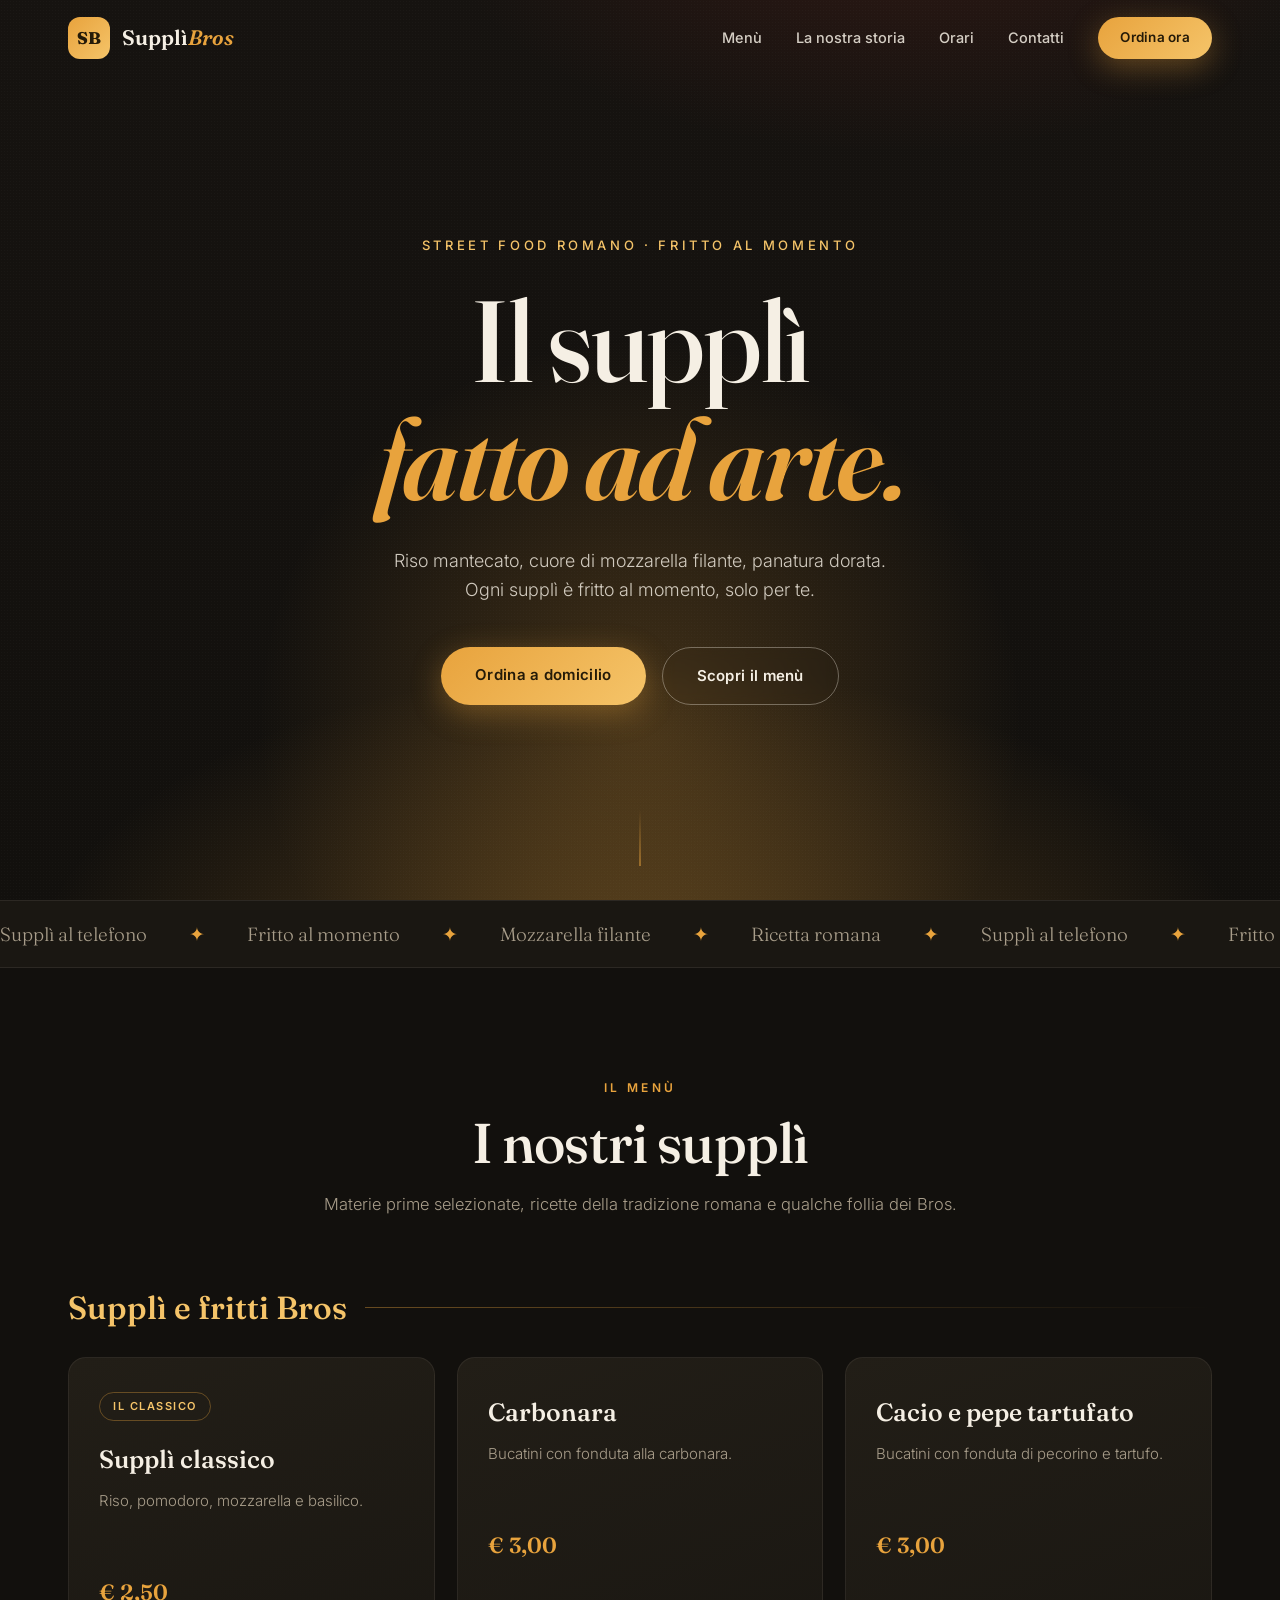
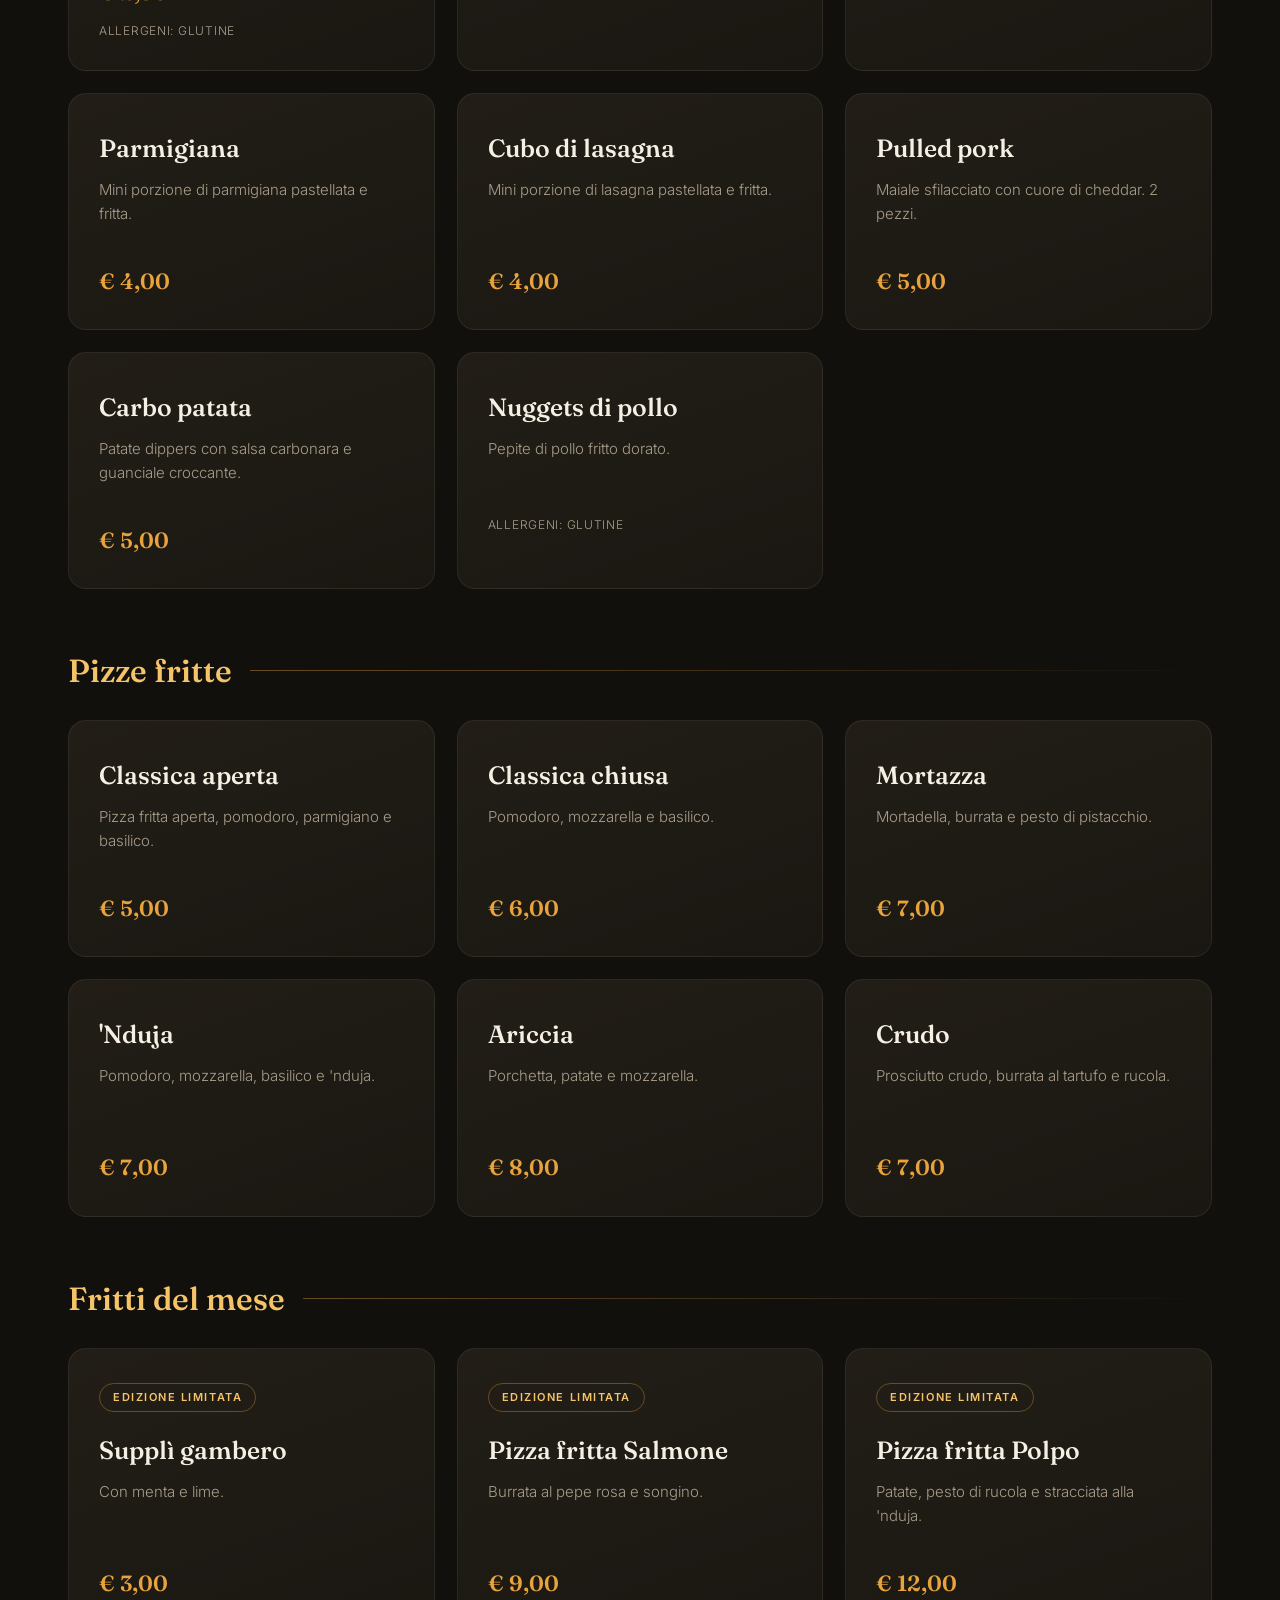
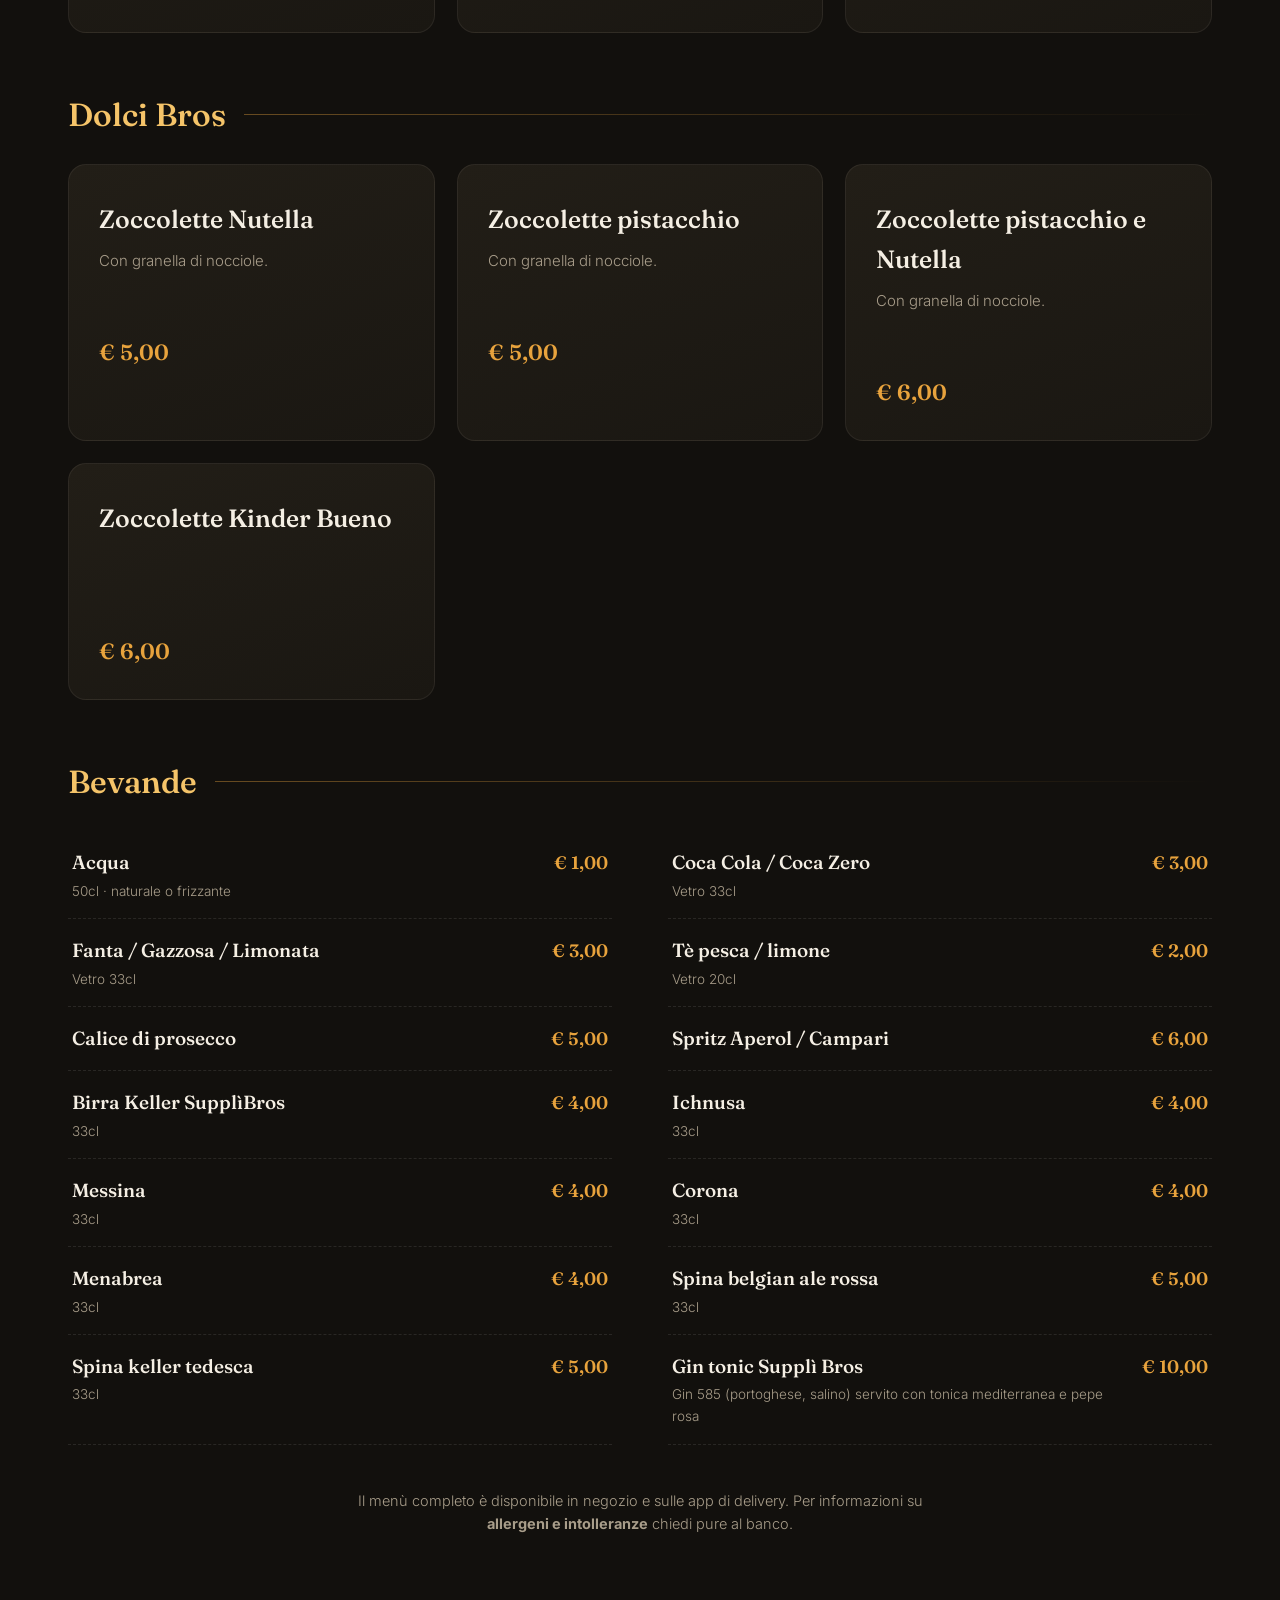
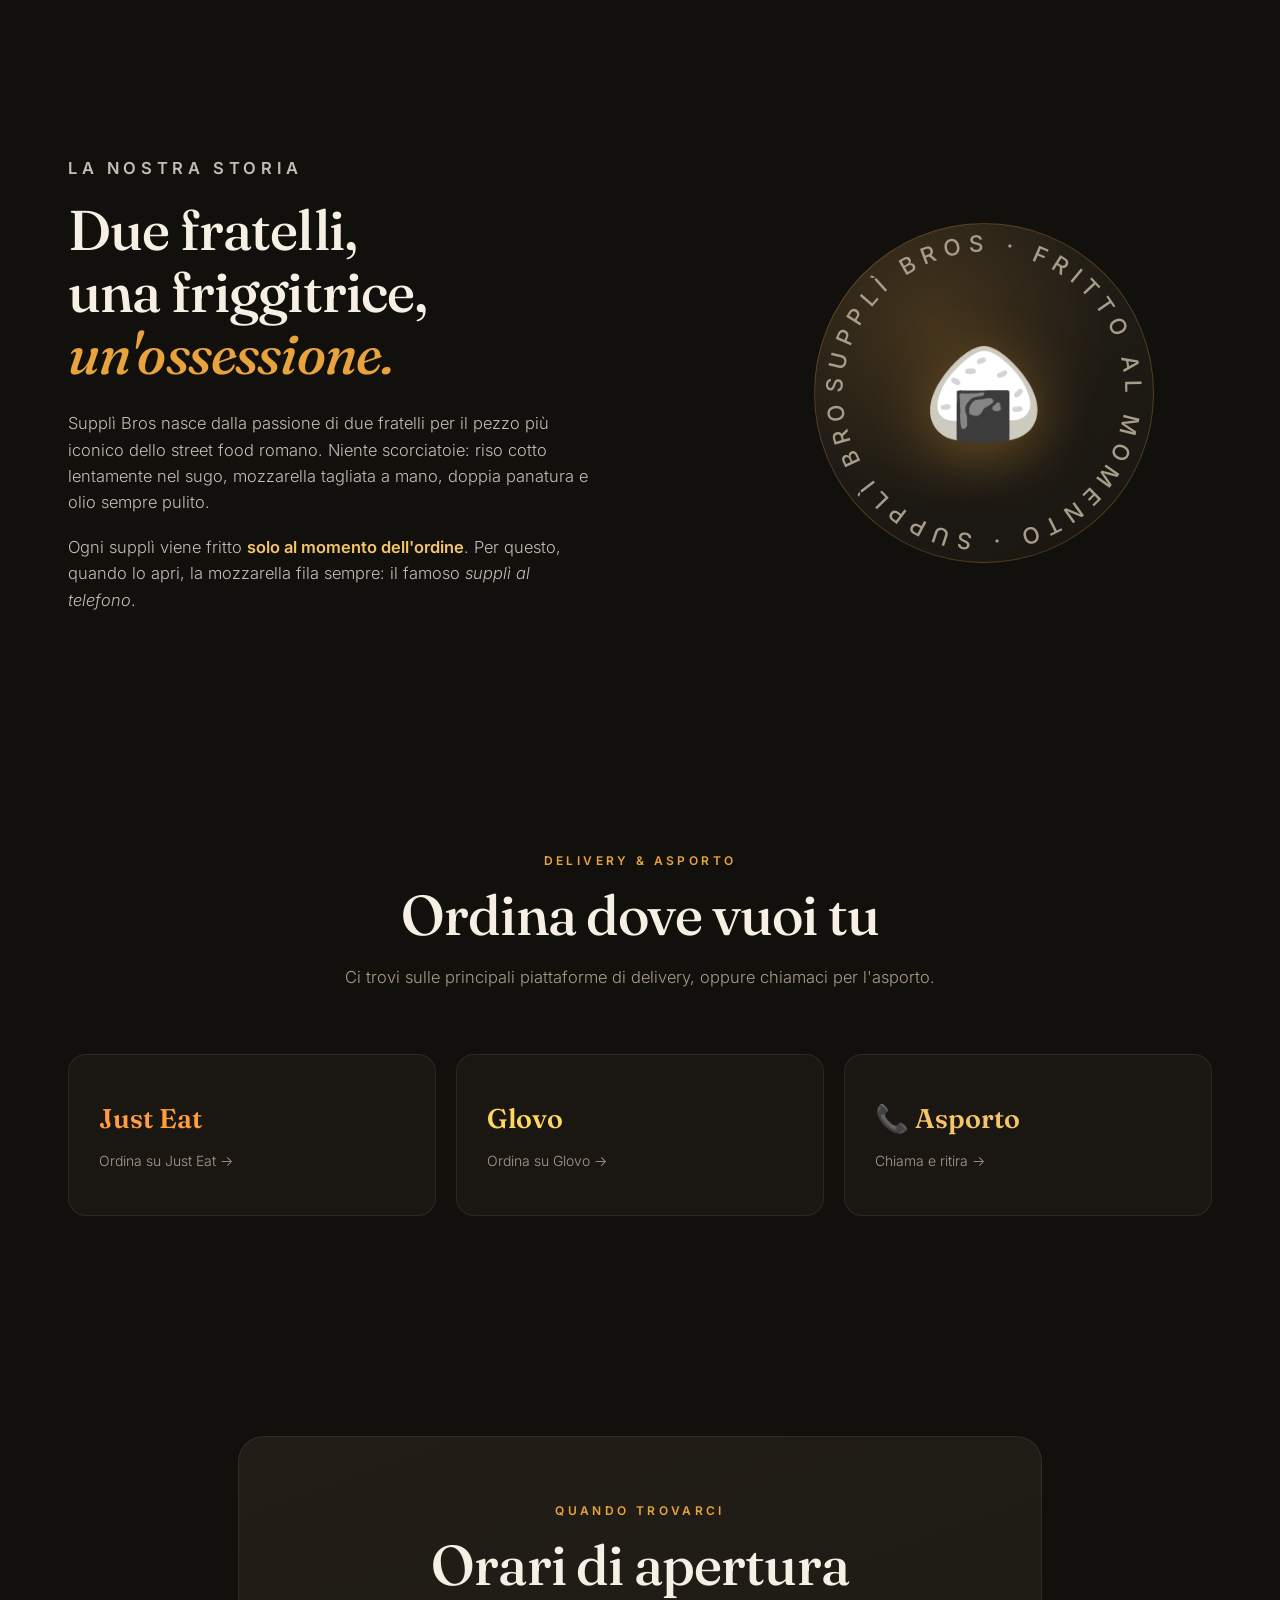
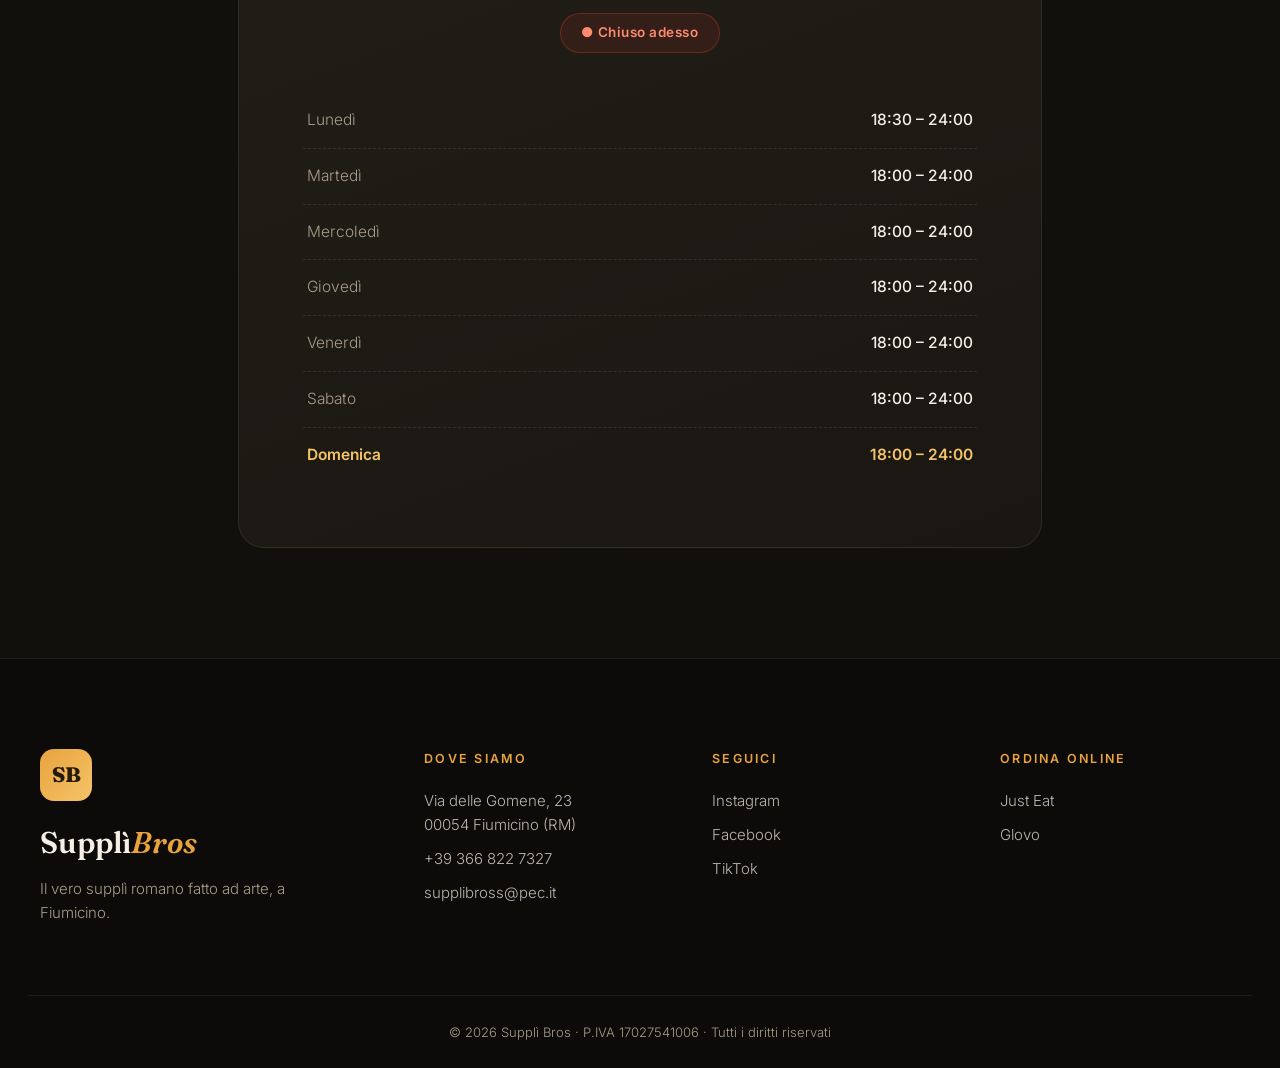
==== commit c0949364: "Collega Just Eat e Glovo reali, rimuovi Deliveroo - Link reali nelle card della sezione ordina e nel" ====
--- a/index.html
+++ b/index.html
@@ -3,7 +3,7 @@
 <head>
   <meta charset="UTF-8">
   <meta name="viewport" content="width=device-width, initial-scale=1.0">
-  <meta name="description" content="Supplì Bros — I veri supplì romani, fritti al momento. Classici e gourmet, da asporto e delivery. Ordina su Just Eat, Glovo e Deliveroo.">
+  <meta name="description" content="Supplì Bros — Supplì e pizze fritte a Fiumicino, fritti al momento. Ordina su Just Eat e Glovo o chiama per l'asporto.">
   <meta name="theme-color" content="#12100d">
   <meta property="og:title" content="Supplì Bros — Il supplì fatto ad arte">
   <meta property="og:description" content="I veri supplì romani, fritti al momento. Ordina online o vieni a trovarci.">
@@ -369,20 +369,15 @@
     </div>
 
     <div class="order__grid">
-      <!-- ⚠️ LINK SEGNAPOSTO: sostituire href="#" con i link reali delle piattaforme -->
-      <a href="#" class="order__card order__card--justeat reveal" target="_blank" rel="noopener">
+      <a href="https://www.justeat.it/restaurants-suppli-bros-isola-sacra-00054/menu" class="order__card order__card--justeat reveal" target="_blank" rel="noopener">
         <span class="order__logo">Just Eat</span>
         <span class="order__hint">Ordina su Just Eat →</span>
       </a>
-      <a href="#" class="order__card order__card--glovo reveal reveal--d1" target="_blank" rel="noopener">
+      <a href="https://glovoapp.com/it/it/fiumicino/stores/suppli-bros-pizza-fritta-and-suppli-fco" class="order__card order__card--glovo reveal reveal--d1" target="_blank" rel="noopener">
         <span class="order__logo">Glovo</span>
         <span class="order__hint">Ordina su Glovo →</span>
       </a>
-      <a href="#" class="order__card order__card--deliveroo reveal reveal--d2" target="_blank" rel="noopener">
-        <span class="order__logo">Deliveroo</span>
-        <span class="order__hint">Ordina su Deliveroo →</span>
-      </a>
-      <a href="tel:+393668227327" class="order__card order__card--phone reveal reveal--d3">
+      <a href="tel:+393668227327" class="order__card order__card--phone reveal reveal--d2">
         <span class="order__logo">📞 Asporto</span>
         <span class="order__hint">Chiama e ritira →</span>
       </a>
@@ -435,9 +430,8 @@
 
       <div class="footer__col">
         <h3>Ordina online</h3>
-        <p><a href="#" target="_blank" rel="noopener">Just Eat</a></p>
-        <p><a href="#" target="_blank" rel="noopener">Glovo</a></p>
-        <p><a href="#" target="_blank" rel="noopener">Deliveroo</a></p>
+        <p><a href="https://www.justeat.it/restaurants-suppli-bros-isola-sacra-00054/menu" target="_blank" rel="noopener">Just Eat</a></p>
+        <p><a href="https://glovoapp.com/it/it/fiumicino/stores/suppli-bros-pizza-fritta-and-suppli-fco" target="_blank" rel="noopener">Glovo</a></p>
       </div>
     </div>
 
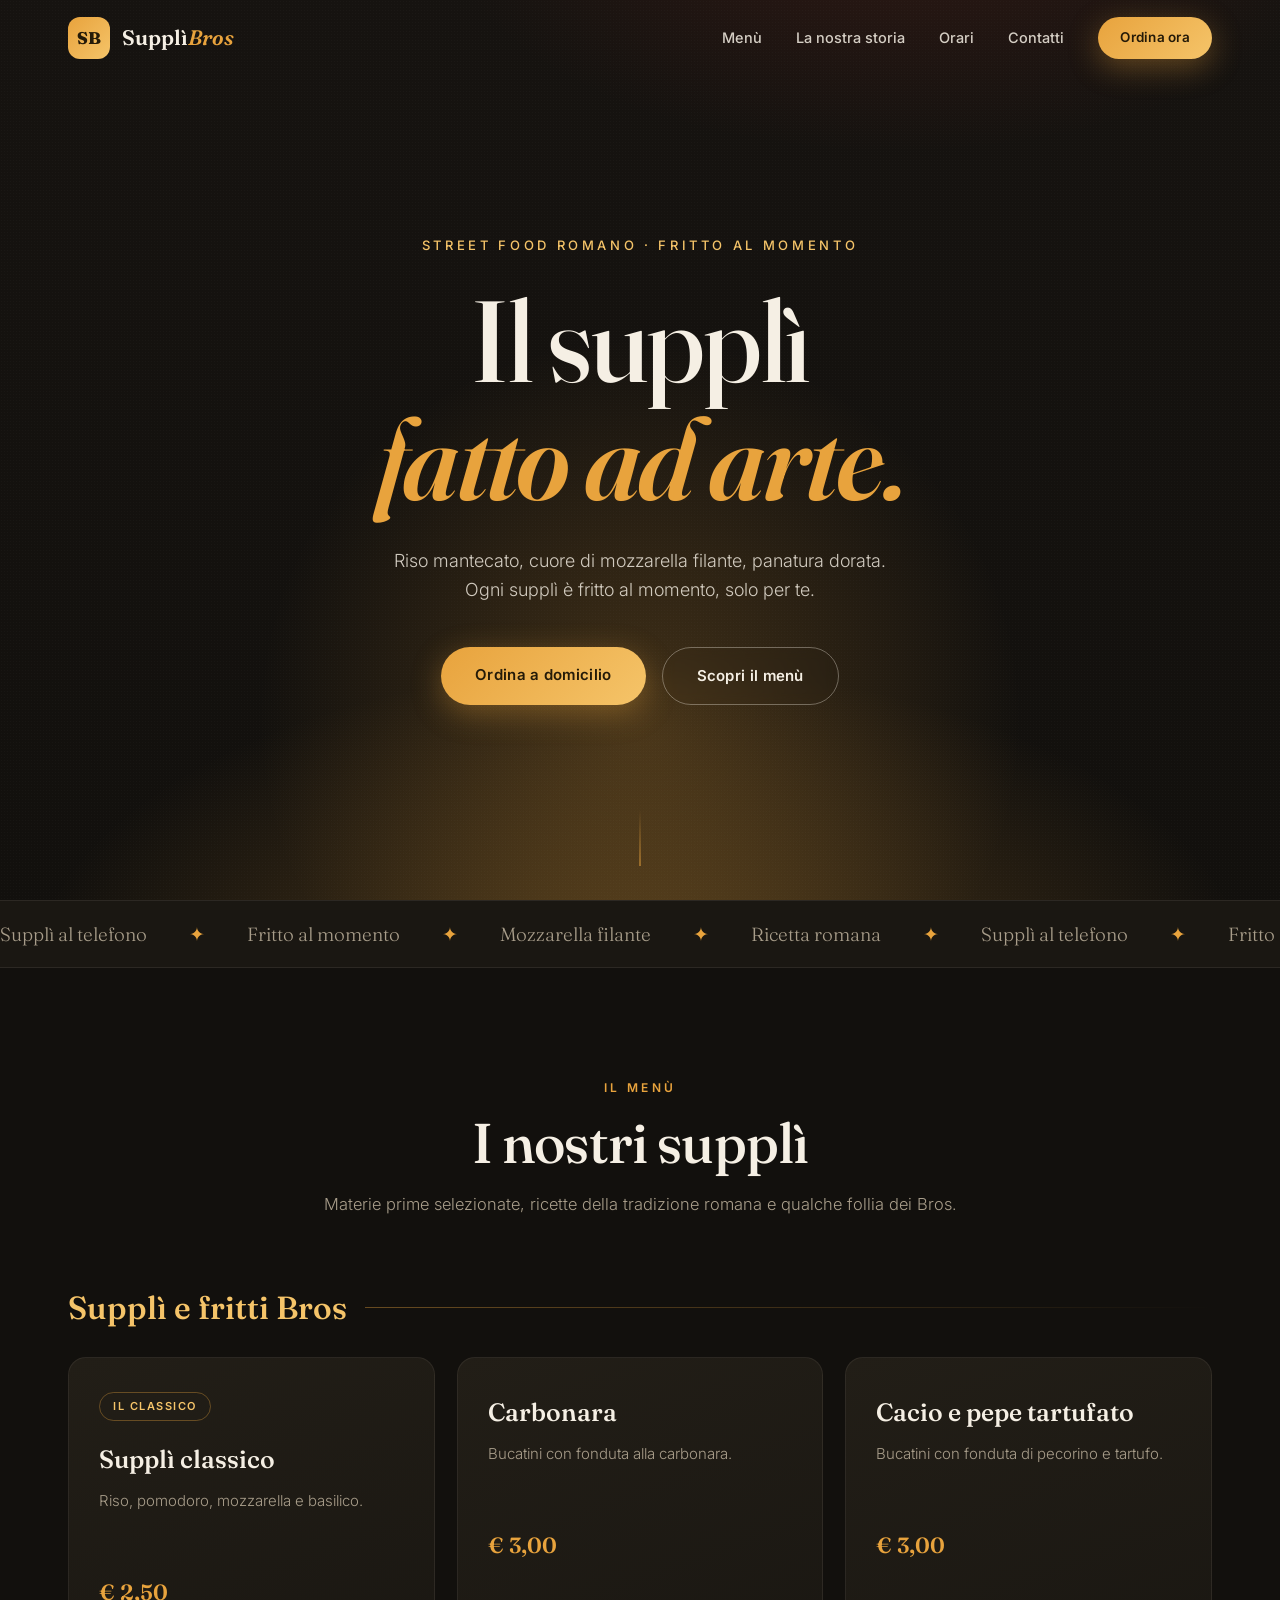
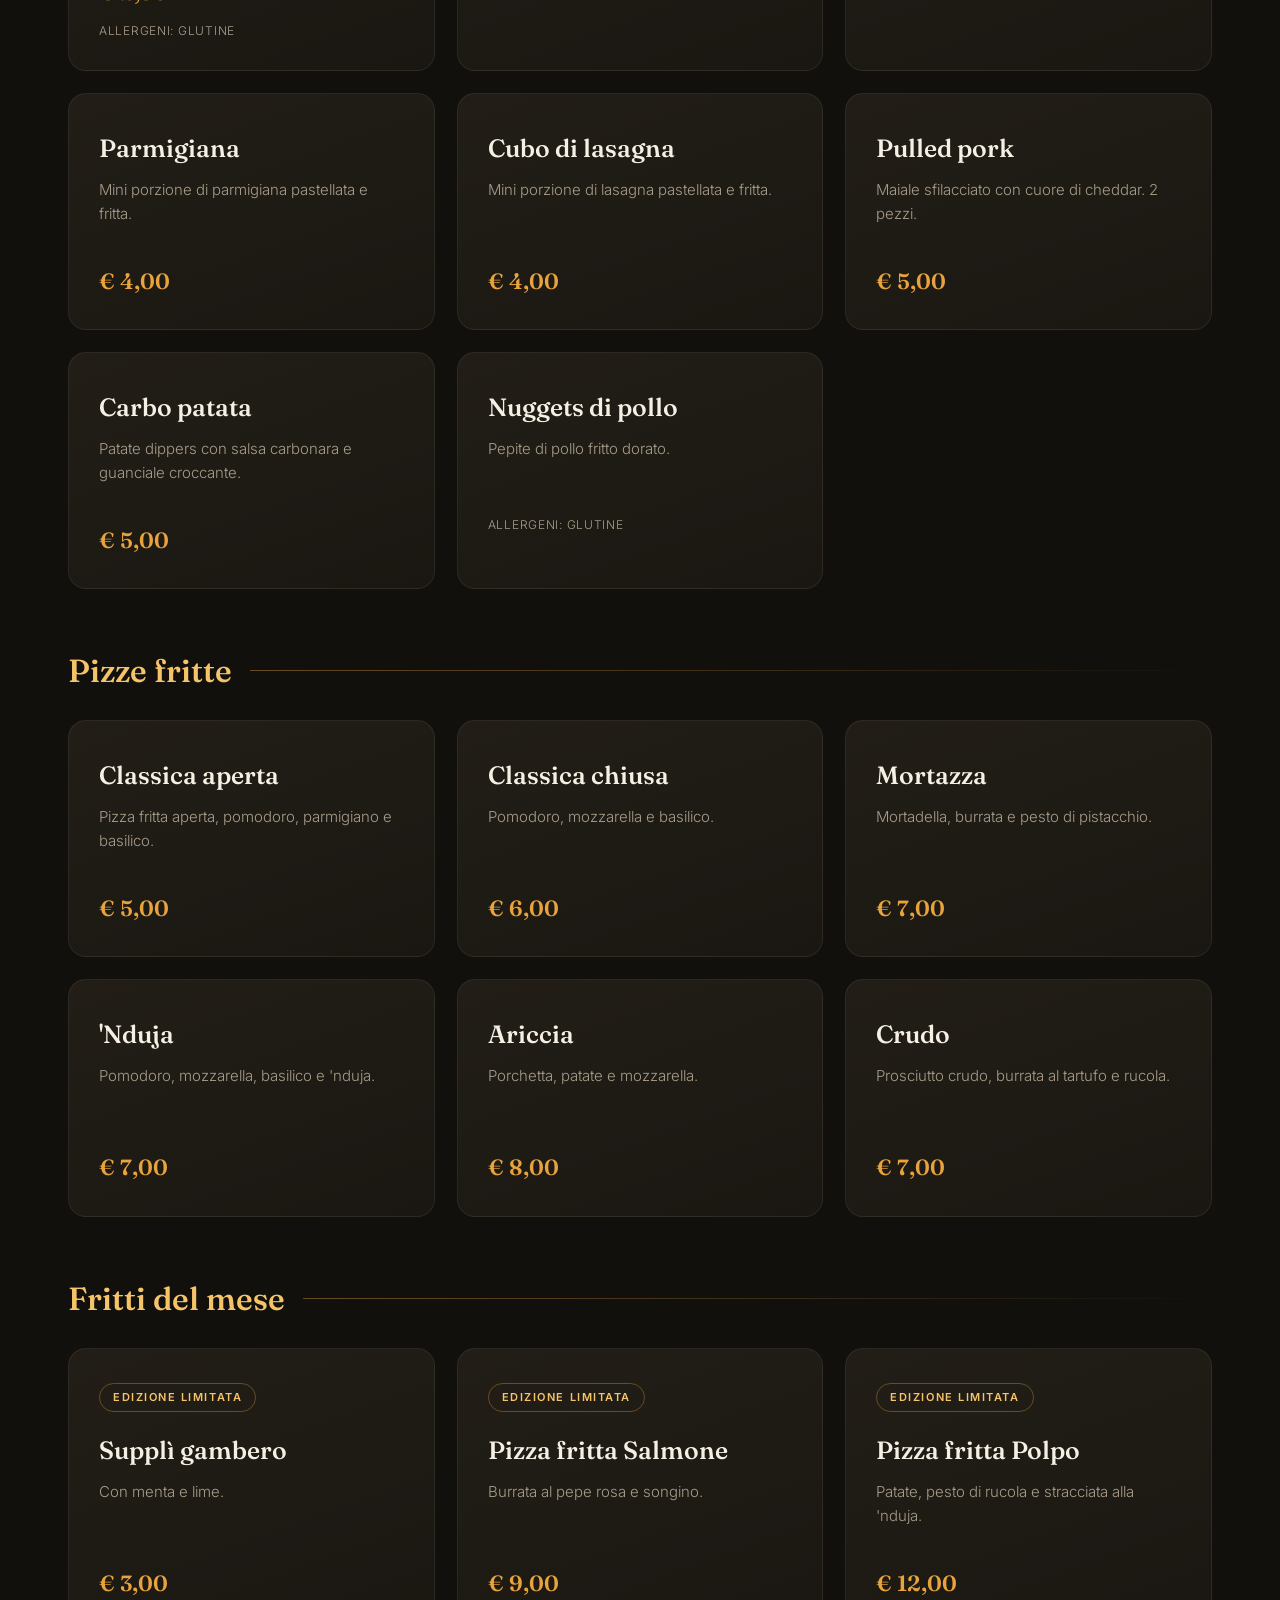
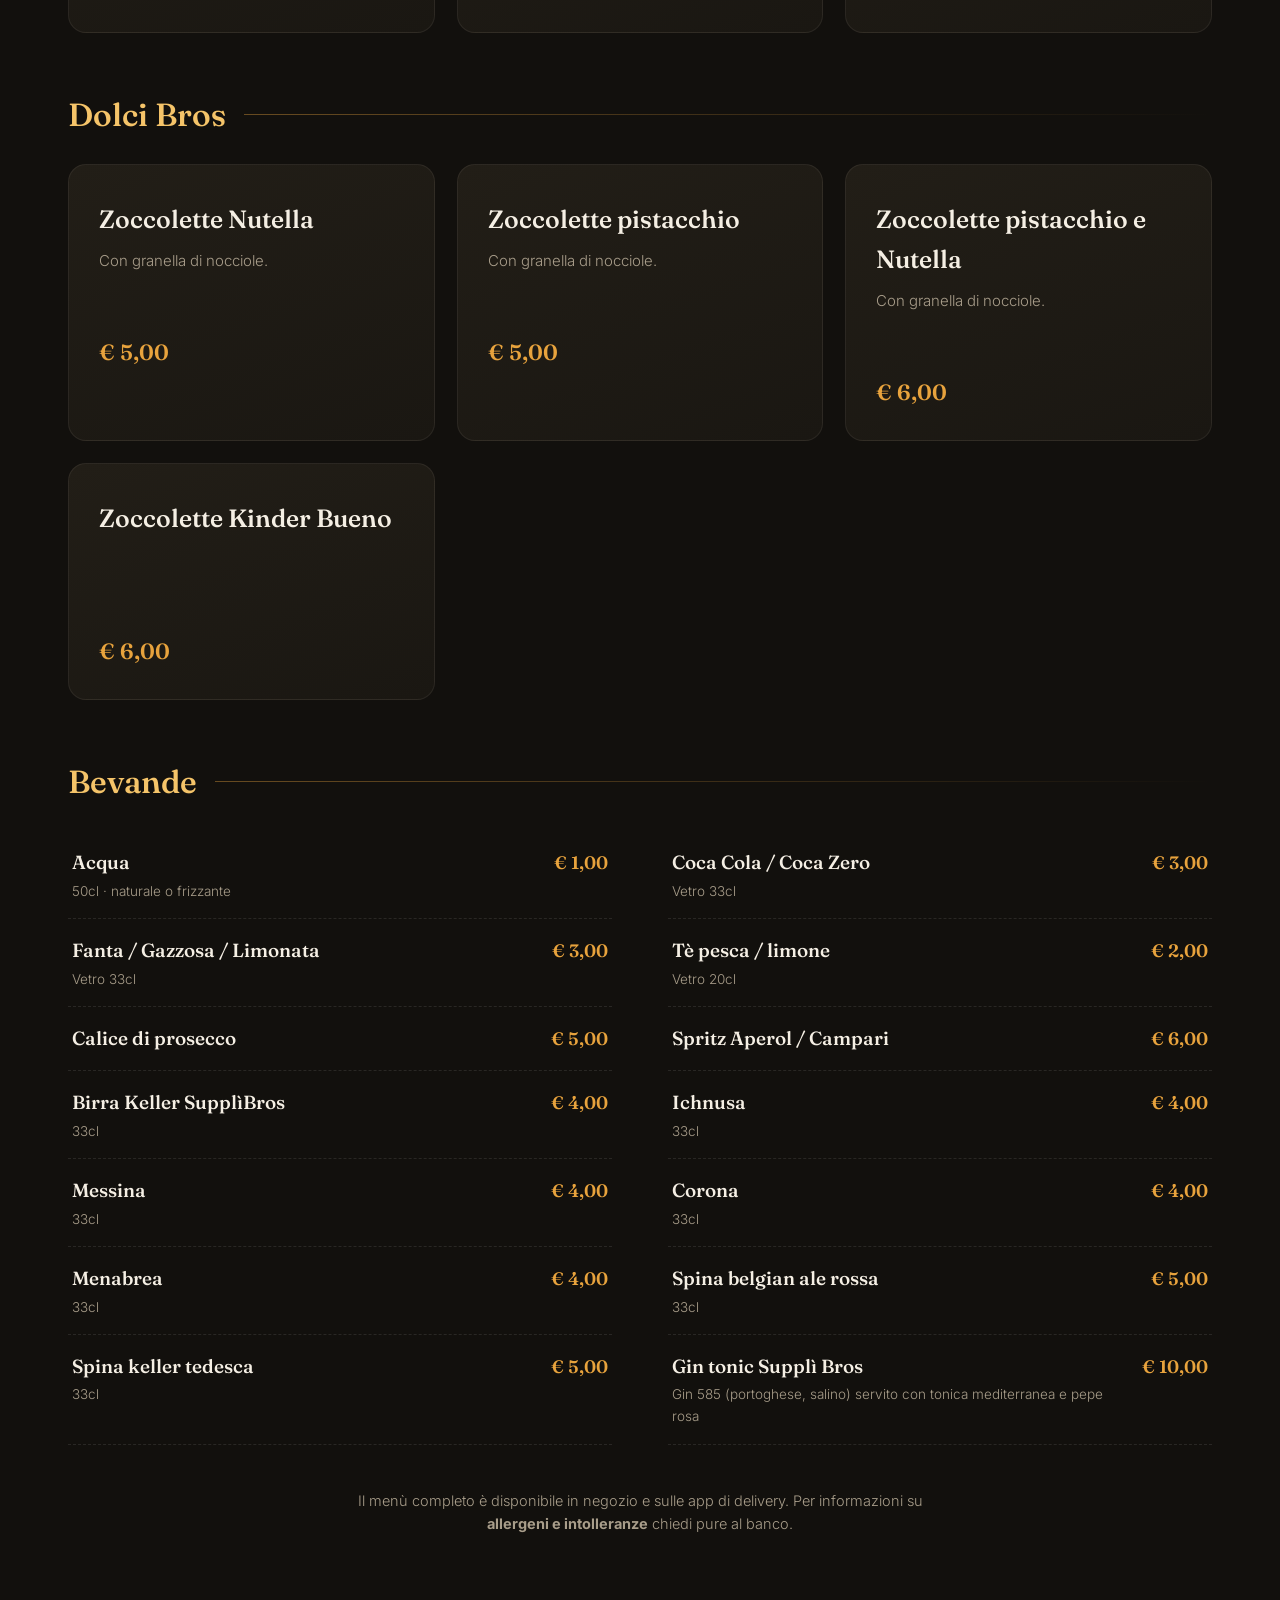
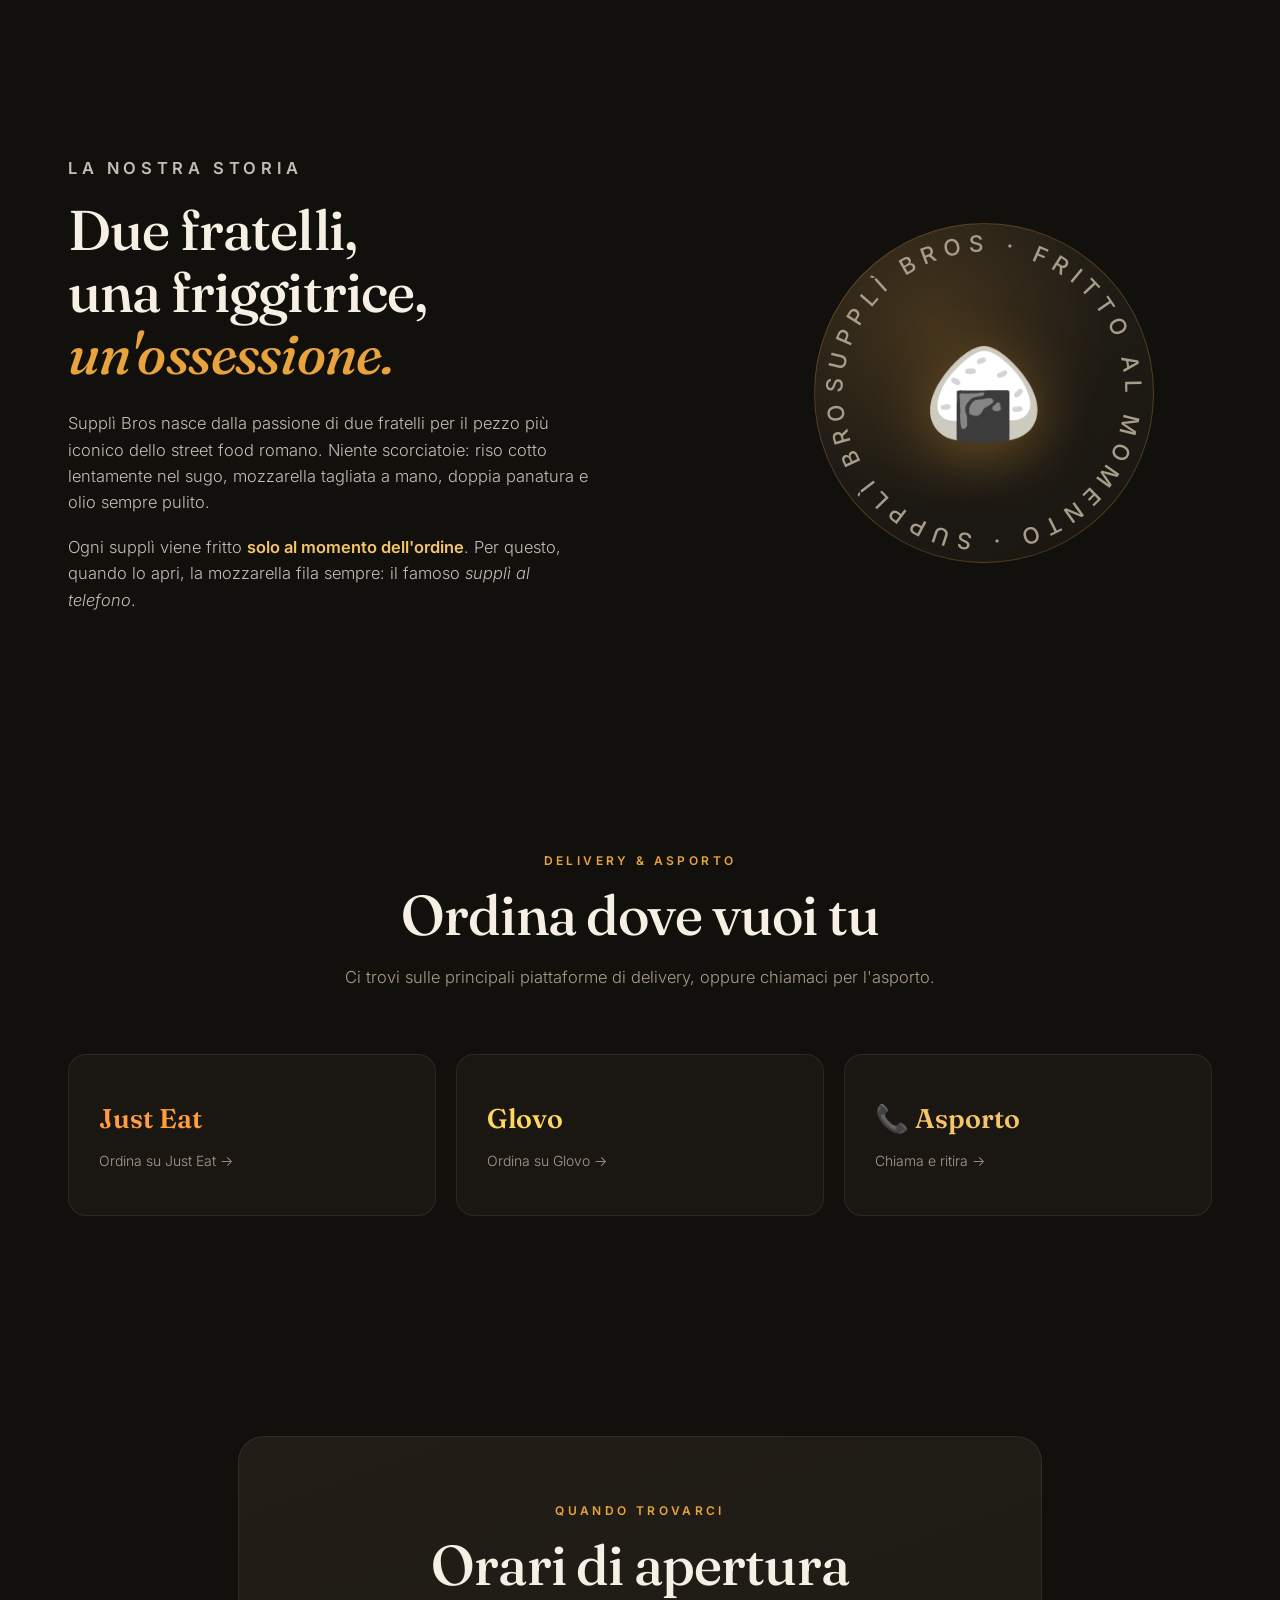
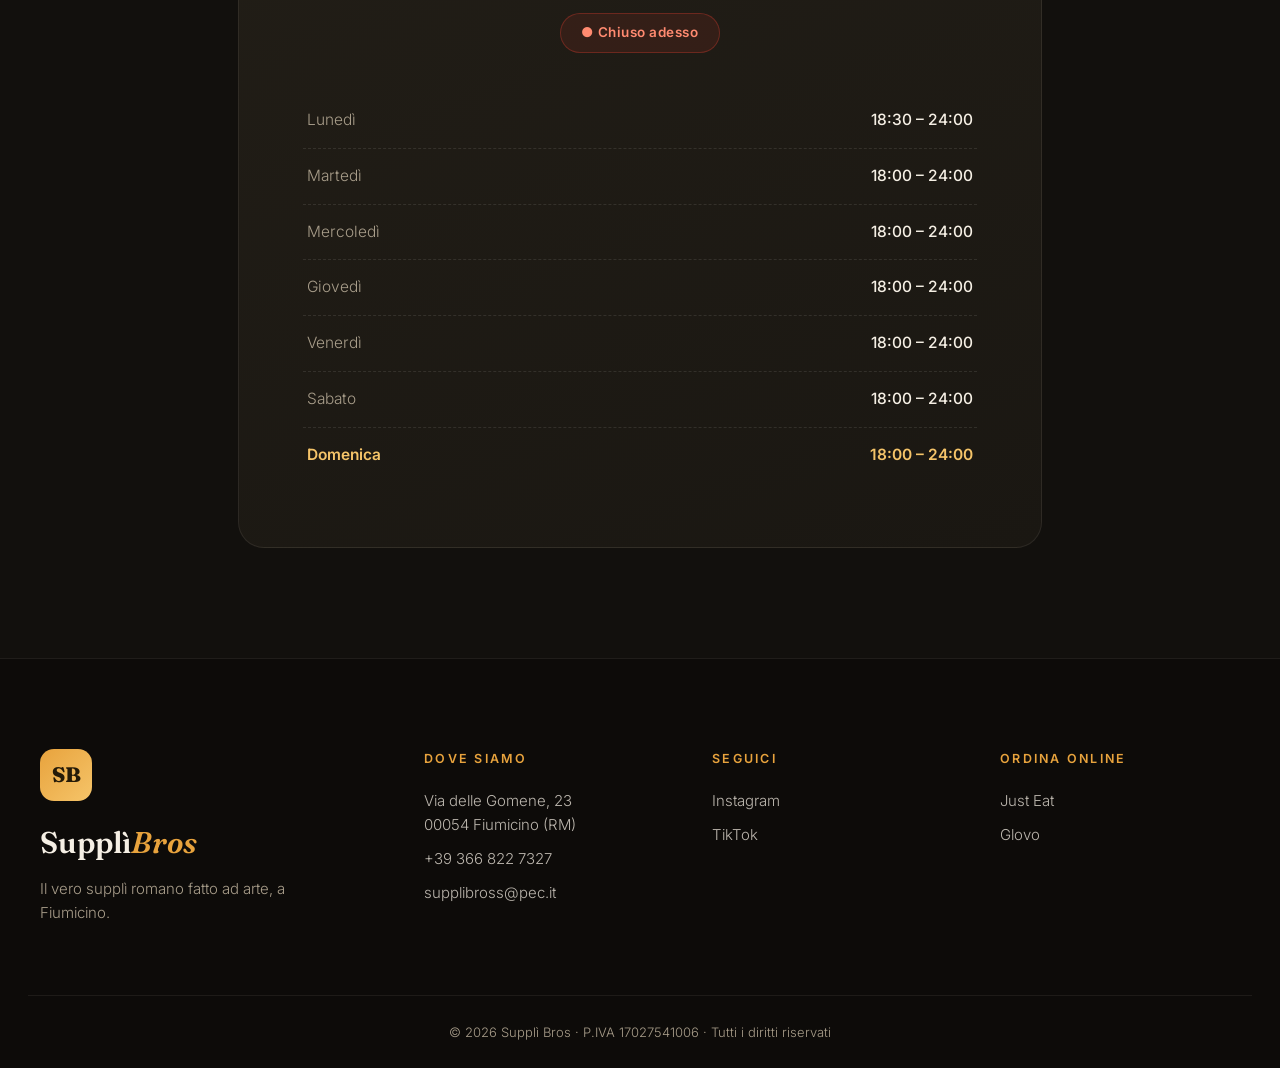
==== commit 2df34229: "Rimuovi Facebook dal footer (il locale non ha la pagina) Co-Authored-By: Claude Fable 5 <noreply@ant" ====
--- a/index.html
+++ b/index.html
@@ -424,7 +424,6 @@
       <div class="footer__col">
         <h3>Seguici</h3>
         <p><a href="https://www.instagram.com/supplibros/" target="_blank" rel="noopener">Instagram</a></p>
-        <p><a href="#" target="_blank" rel="noopener">Facebook</a></p>
         <p><a href="https://www.tiktok.com/@suppli_bros" target="_blank" rel="noopener">TikTok</a></p>
       </div>
 
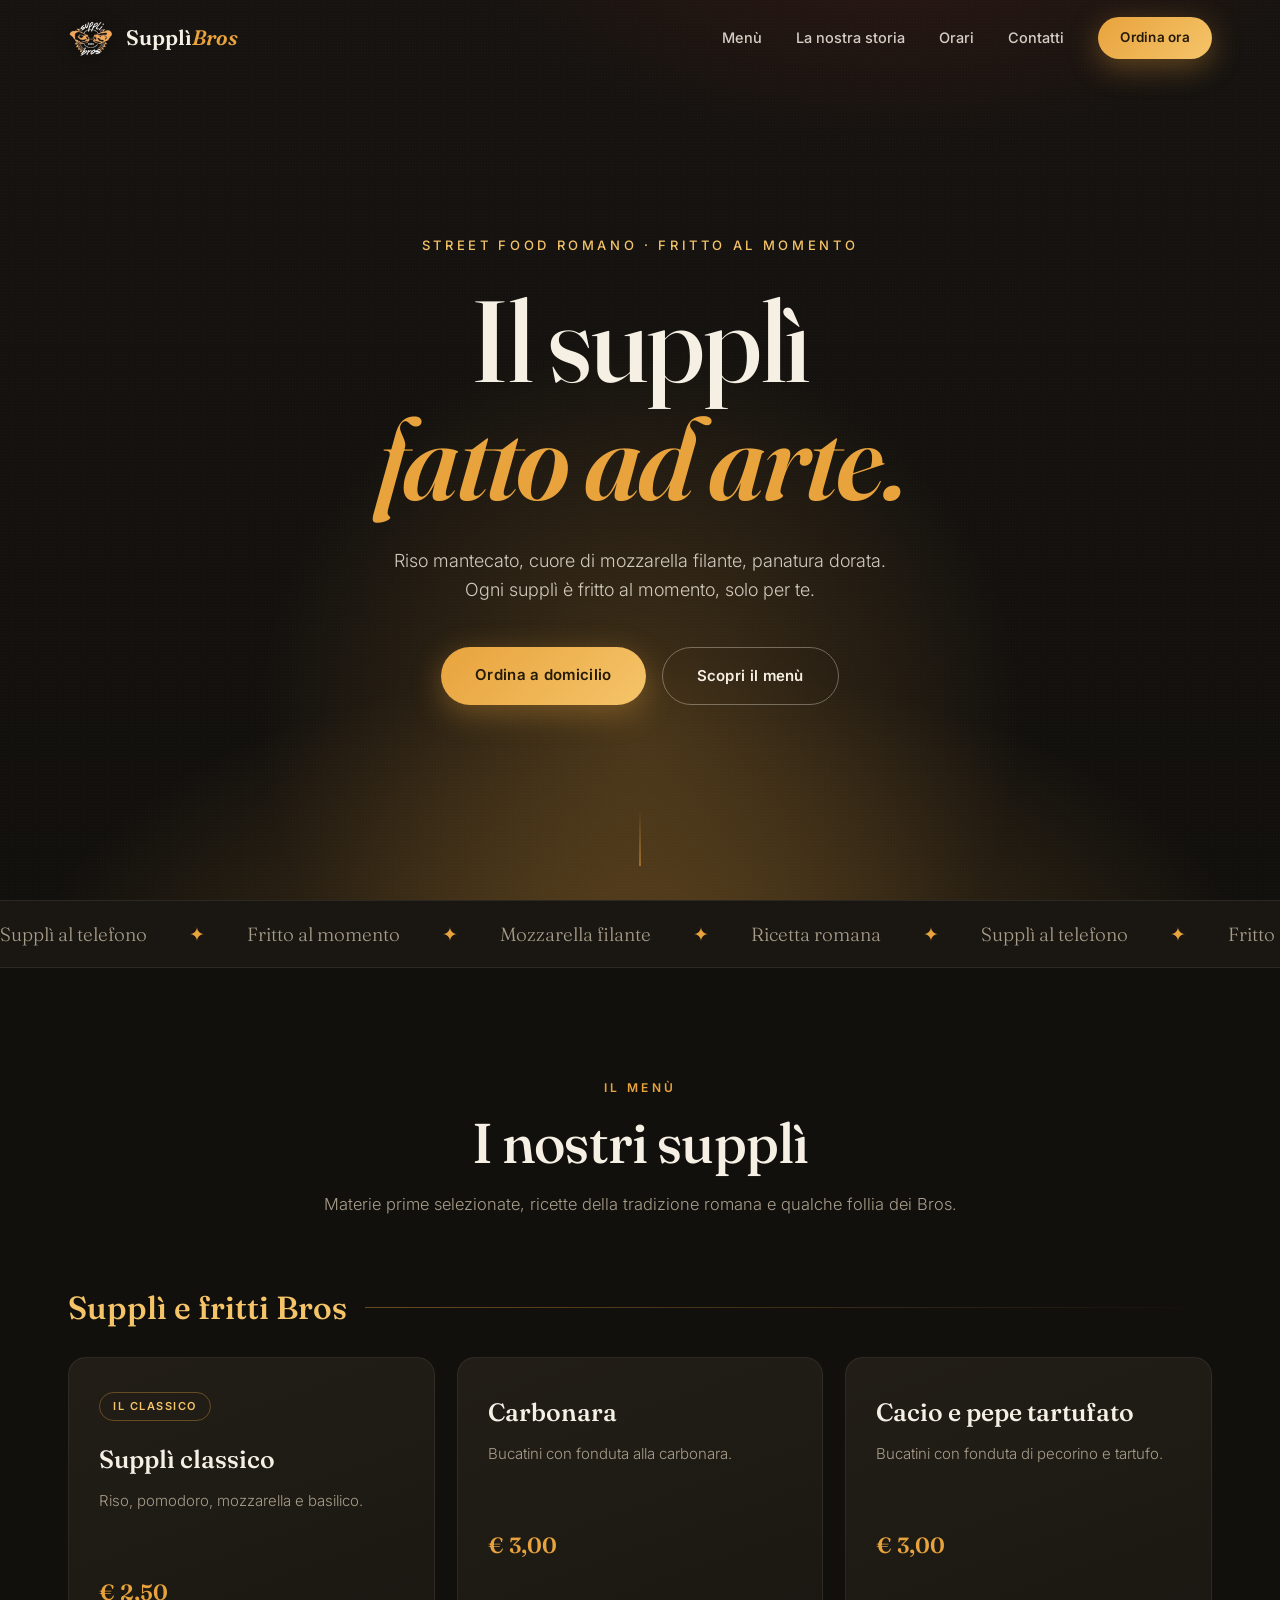
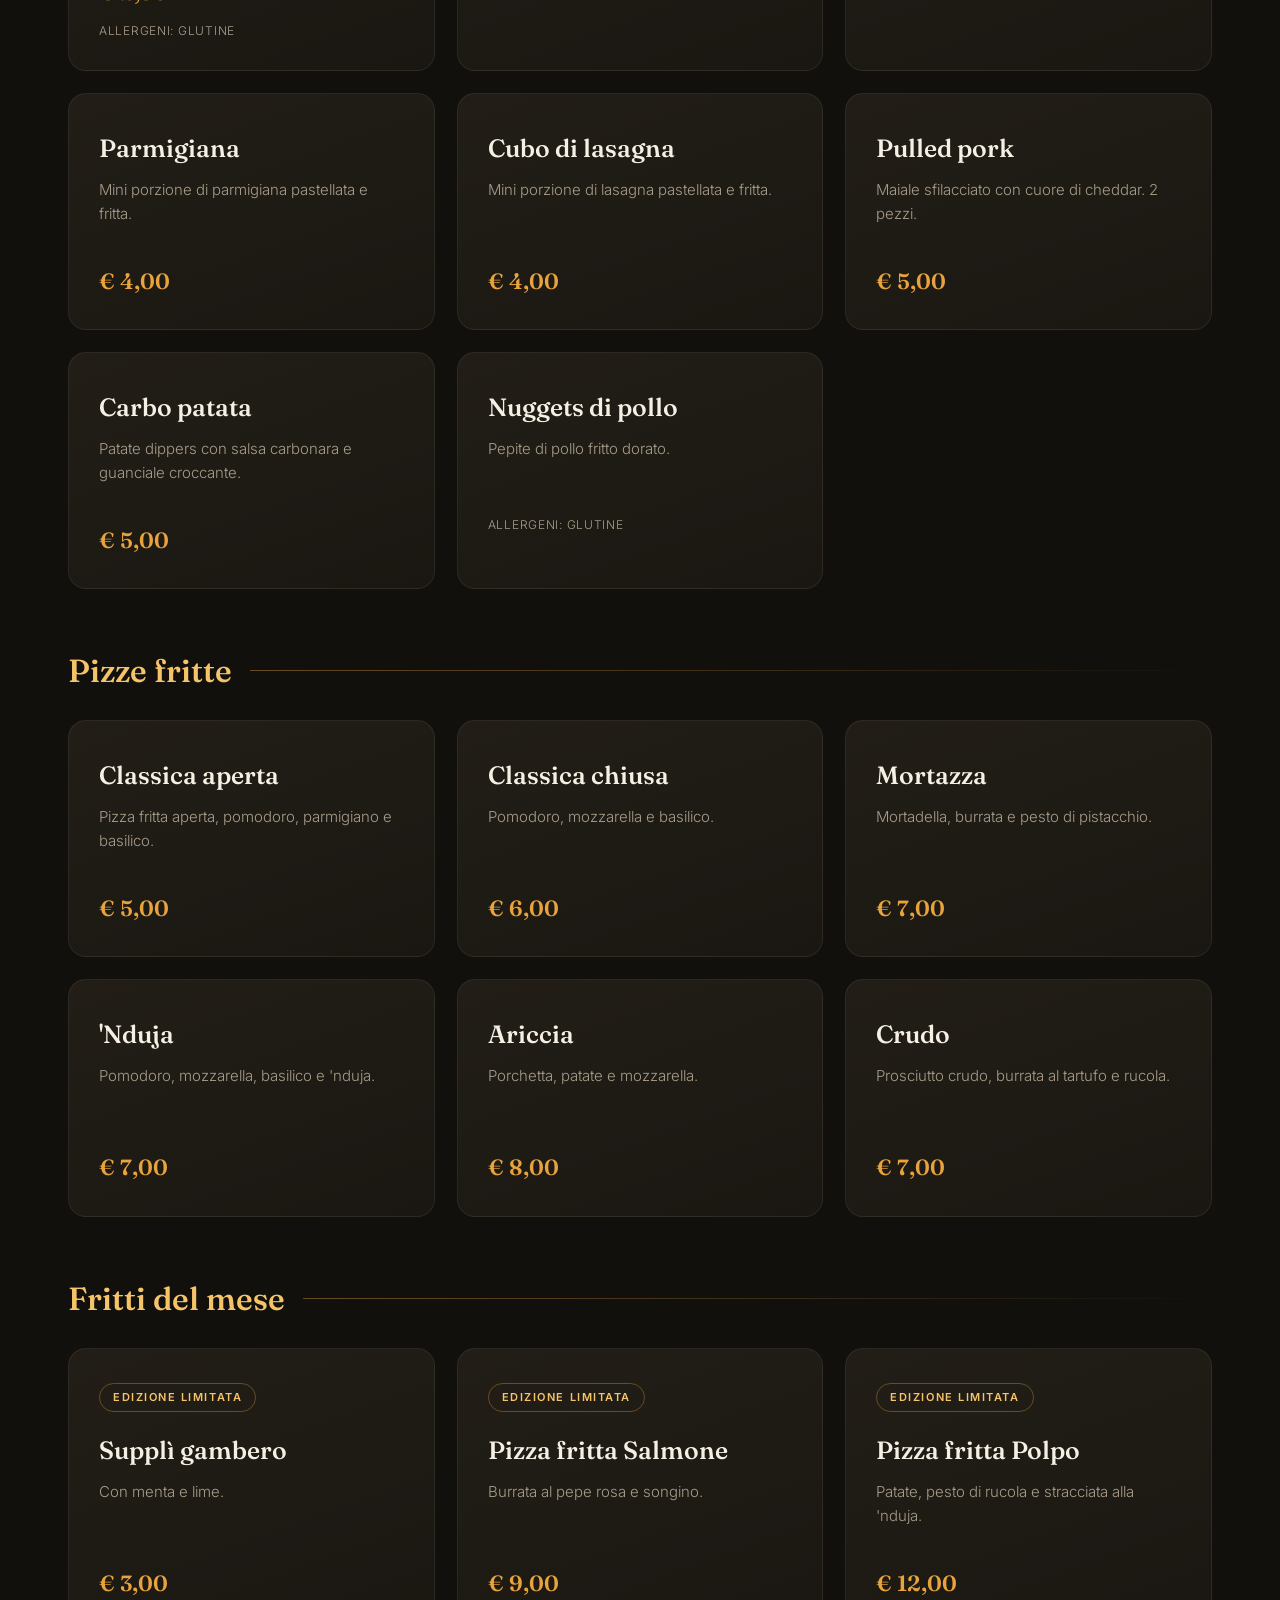
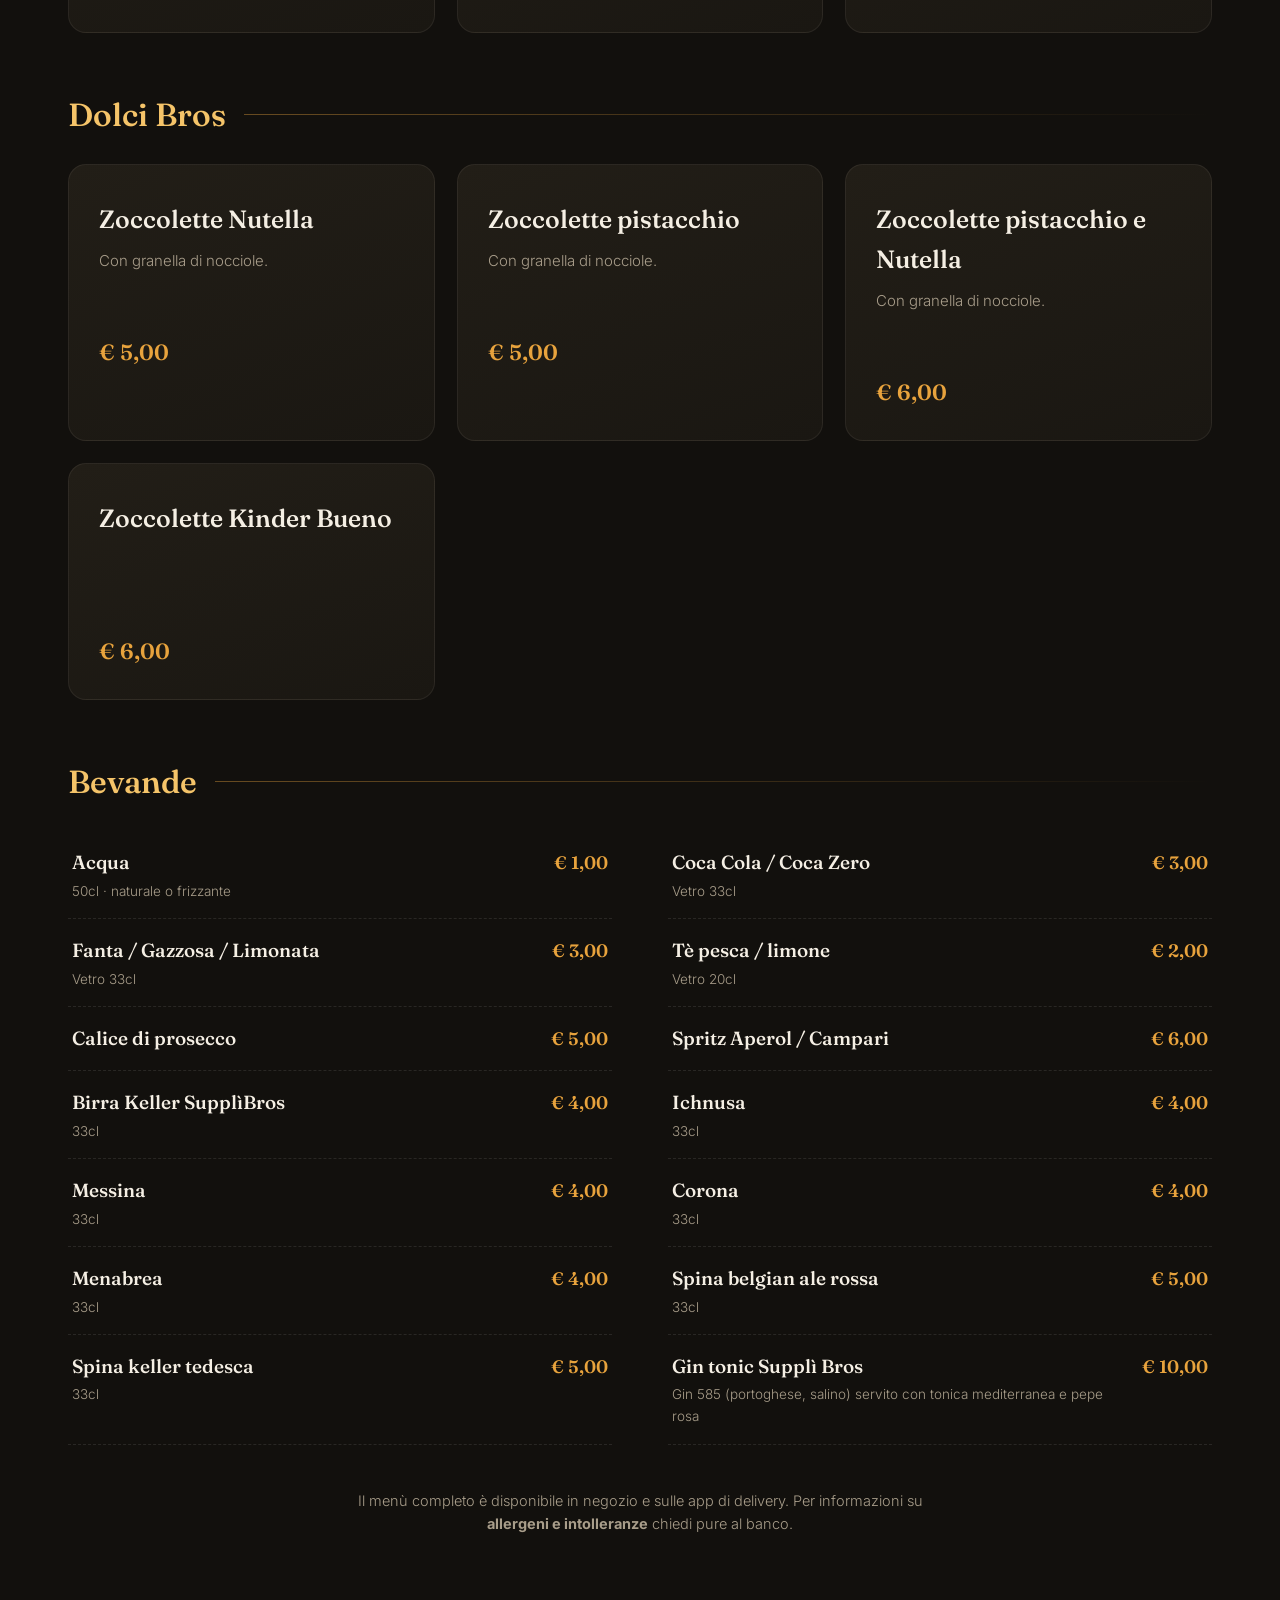
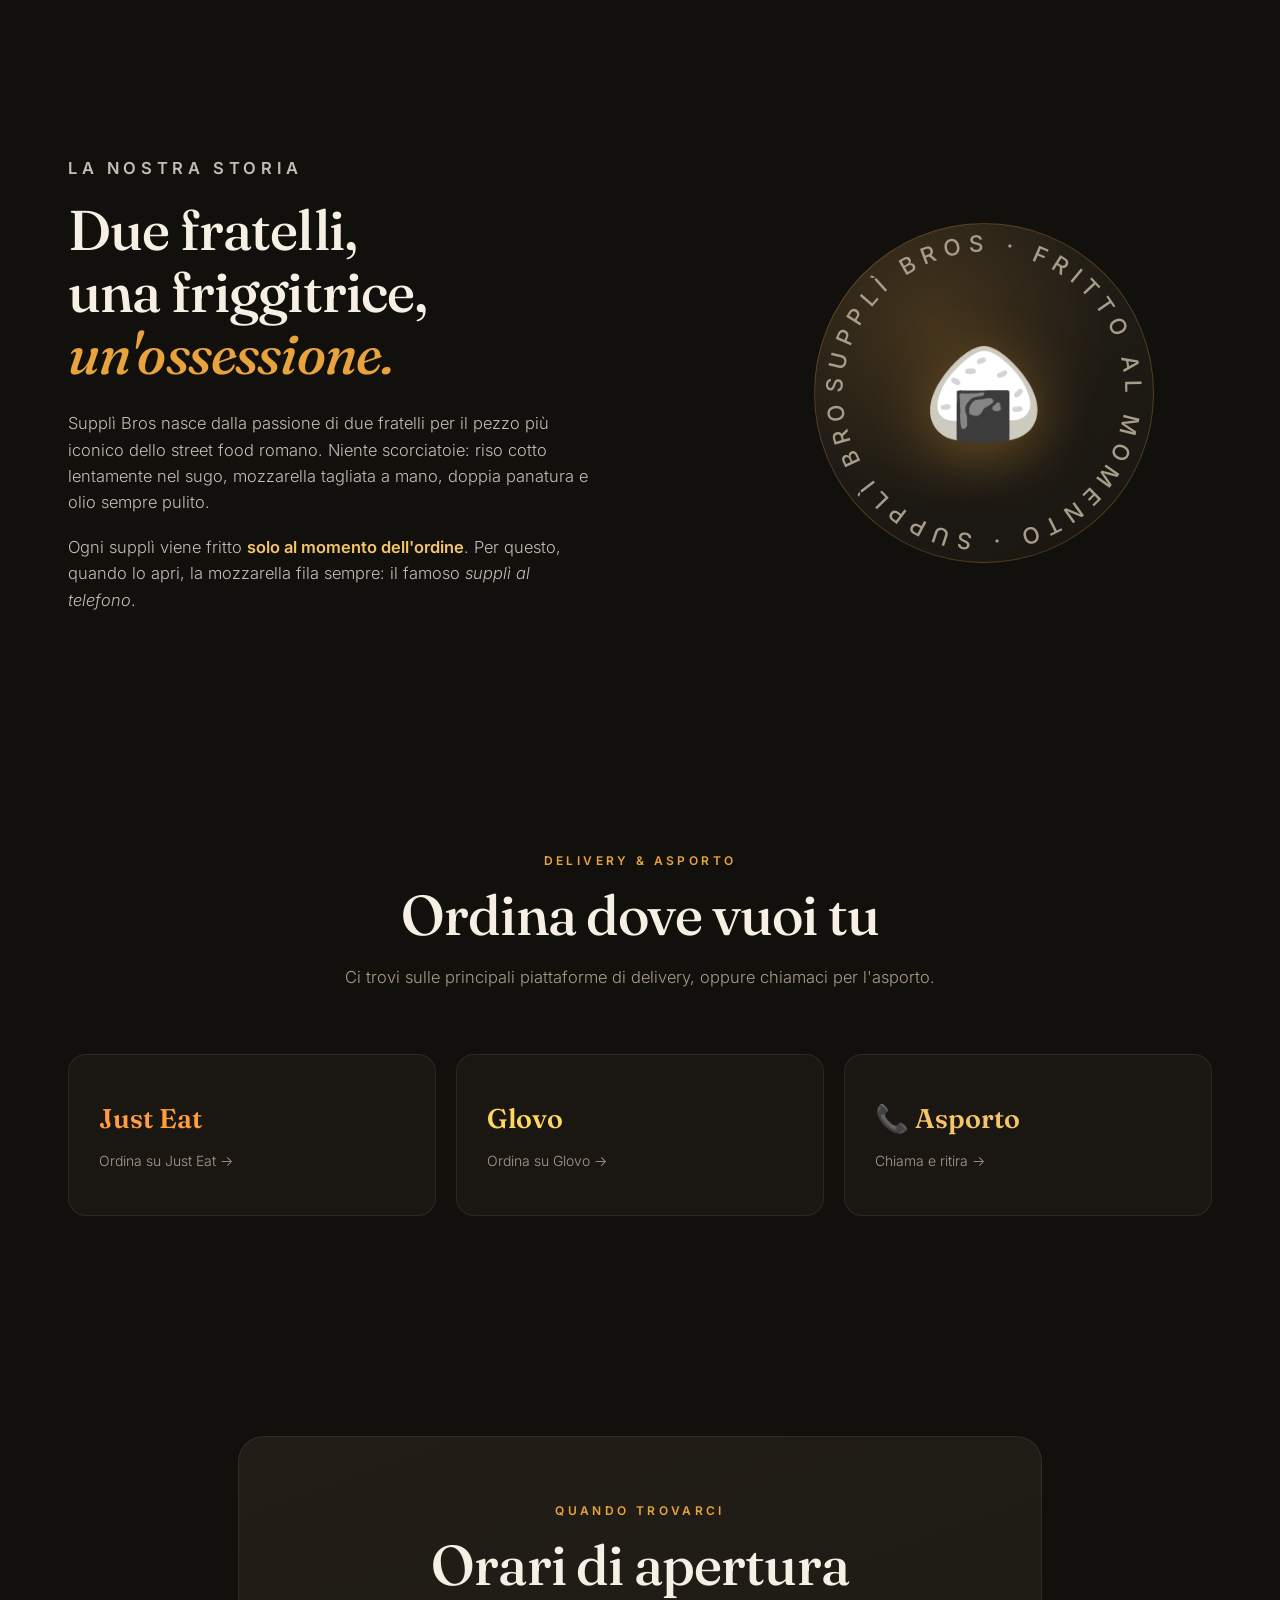
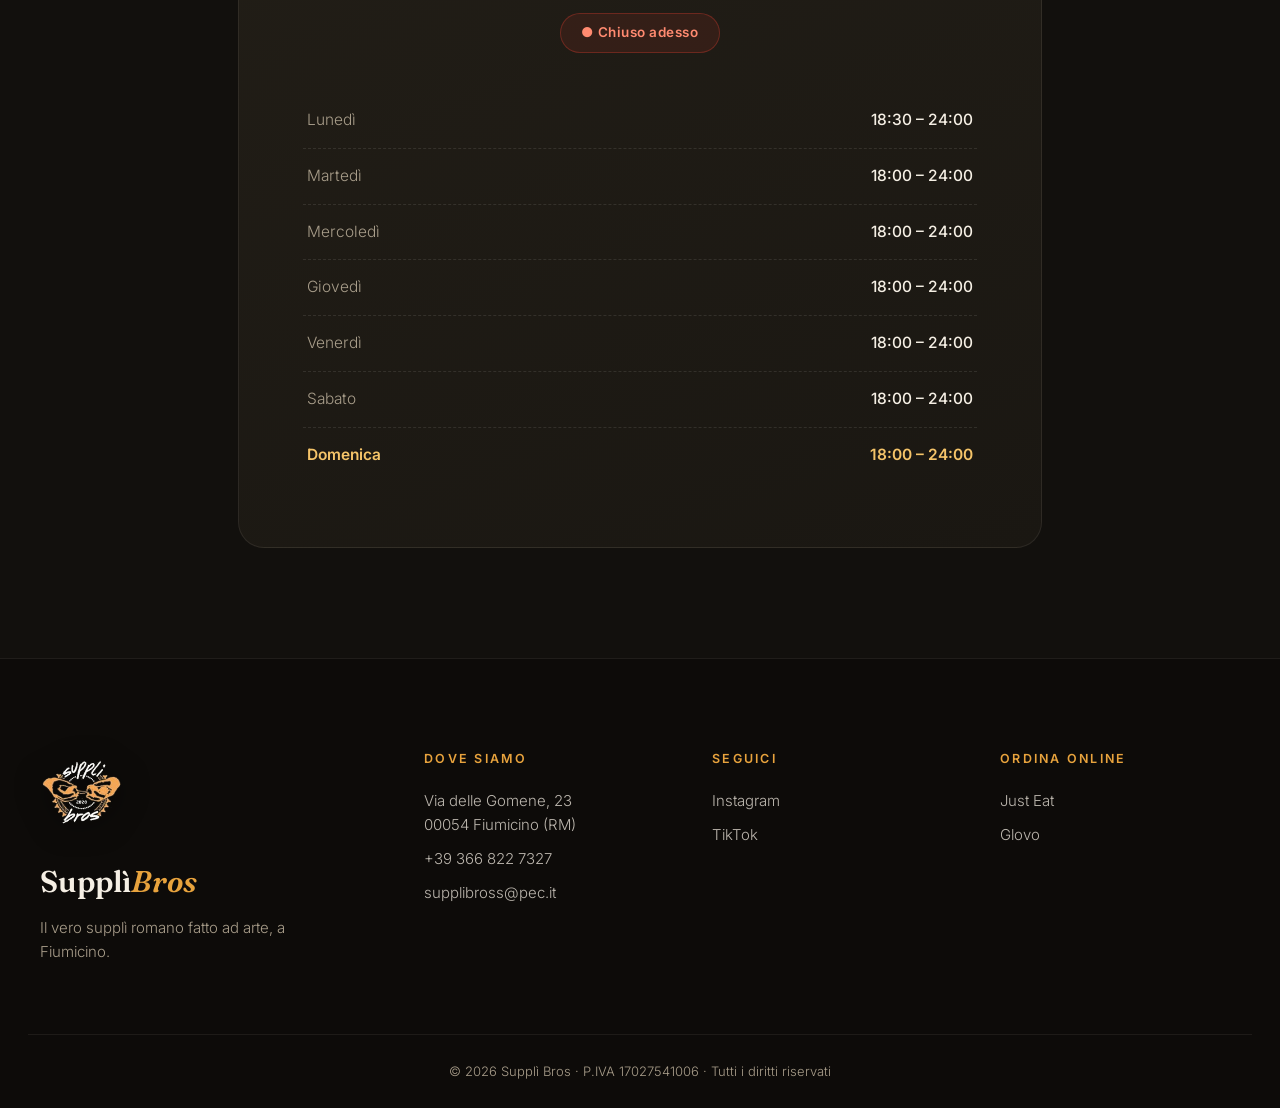
==== commit 480ee9a5: "Sostituisci il monogramma SB con il logo ufficiale - Logo con sfondo reso trasparente in navbar, foo" ====
--- a/index.html
+++ b/index.html
@@ -13,7 +13,8 @@
   <link rel="preconnect" href="https://fonts.gstatic.com" crossorigin>
   <link href="https://fonts.googleapis.com/css2?family=Fraunces:ital,opsz,wght@0,9..144,300..900;1,9..144,300..900&family=Inter:wght@300;400;500;600;700&display=swap" rel="stylesheet">
   <link rel="stylesheet" href="css/style.css">
-  <link rel="icon" href="data:image/svg+xml,<svg xmlns=%22http://www.w3.org/2000/svg%22 viewBox=%220 0 100 100%22><text y=%22.9em%22 font-size=%2290%22>🍙</text></svg>">
+  <link rel="icon" type="image/png" href="assets/img/favicon.png">
+  <link rel="apple-touch-icon" href="assets/img/logo.png">
   <script type="application/ld+json">
   {
     "@context": "https://schema.org",
@@ -39,7 +40,7 @@
   <header class="nav" id="nav">
     <div class="nav__inner">
       <a href="#top" class="nav__logo">
-        <span class="nav__logo-mark">SB</span>
+        <img src="assets/img/logo.png" alt="Logo Supplì Bros" class="nav__logo-img" width="46" height="46">
         <span class="nav__logo-text">Supplì<em>Bros</em></span>
       </a>
       <nav class="nav__links" id="navLinks">
@@ -408,7 +409,7 @@
   <footer class="footer" id="contatti">
     <div class="footer__inner">
       <div class="footer__brand">
-        <span class="nav__logo-mark nav__logo-mark--big">SB</span>
+        <img src="assets/img/logo.png" alt="Logo Supplì Bros" class="footer__logo-img" width="84" height="84">
         <h2>Supplì<em>Bros</em></h2>
         <p>Il vero supplì romano fatto ad arte, a Fiumicino.</p>
       </div>
--- a/css/style.css
+++ b/css/style.css
@@ -103,15 +103,10 @@
   justify-content: space-between;
 }
 .nav__logo { display: flex; align-items: center; gap: 12px; }
-.nav__logo-mark {
-  width: 42px; height: 42px;
-  display: grid; place-items: center;
-  border-radius: 12px;
-  background: linear-gradient(135deg, var(--gold), var(--gold-2));
-  color: #241a08;
-  font-family: var(--font-display);
-  font-weight: 800;
-  font-size: 17px;
+.nav__logo-img {
+  width: 46px; height: 46px;
+  object-fit: contain;
+  filter: drop-shadow(0 2px 8px rgba(0, 0, 0, .5));
 }
 .nav__logo-text {
   font-family: var(--font-display);
@@ -550,7 +545,12 @@
   gap: 48px;
   padding-bottom: 70px;
 }
-.nav__logo-mark--big { width: 52px; height: 52px; font-size: 21px; border-radius: 14px; margin-bottom: 18px; }
+.footer__logo-img {
+  width: 84px; height: 84px;
+  object-fit: contain;
+  margin-bottom: 18px;
+  filter: drop-shadow(0 4px 14px rgba(0, 0, 0, .5));
+}
 .footer__brand h2 {
   font-family: var(--font-display);
   font-size: 30px;
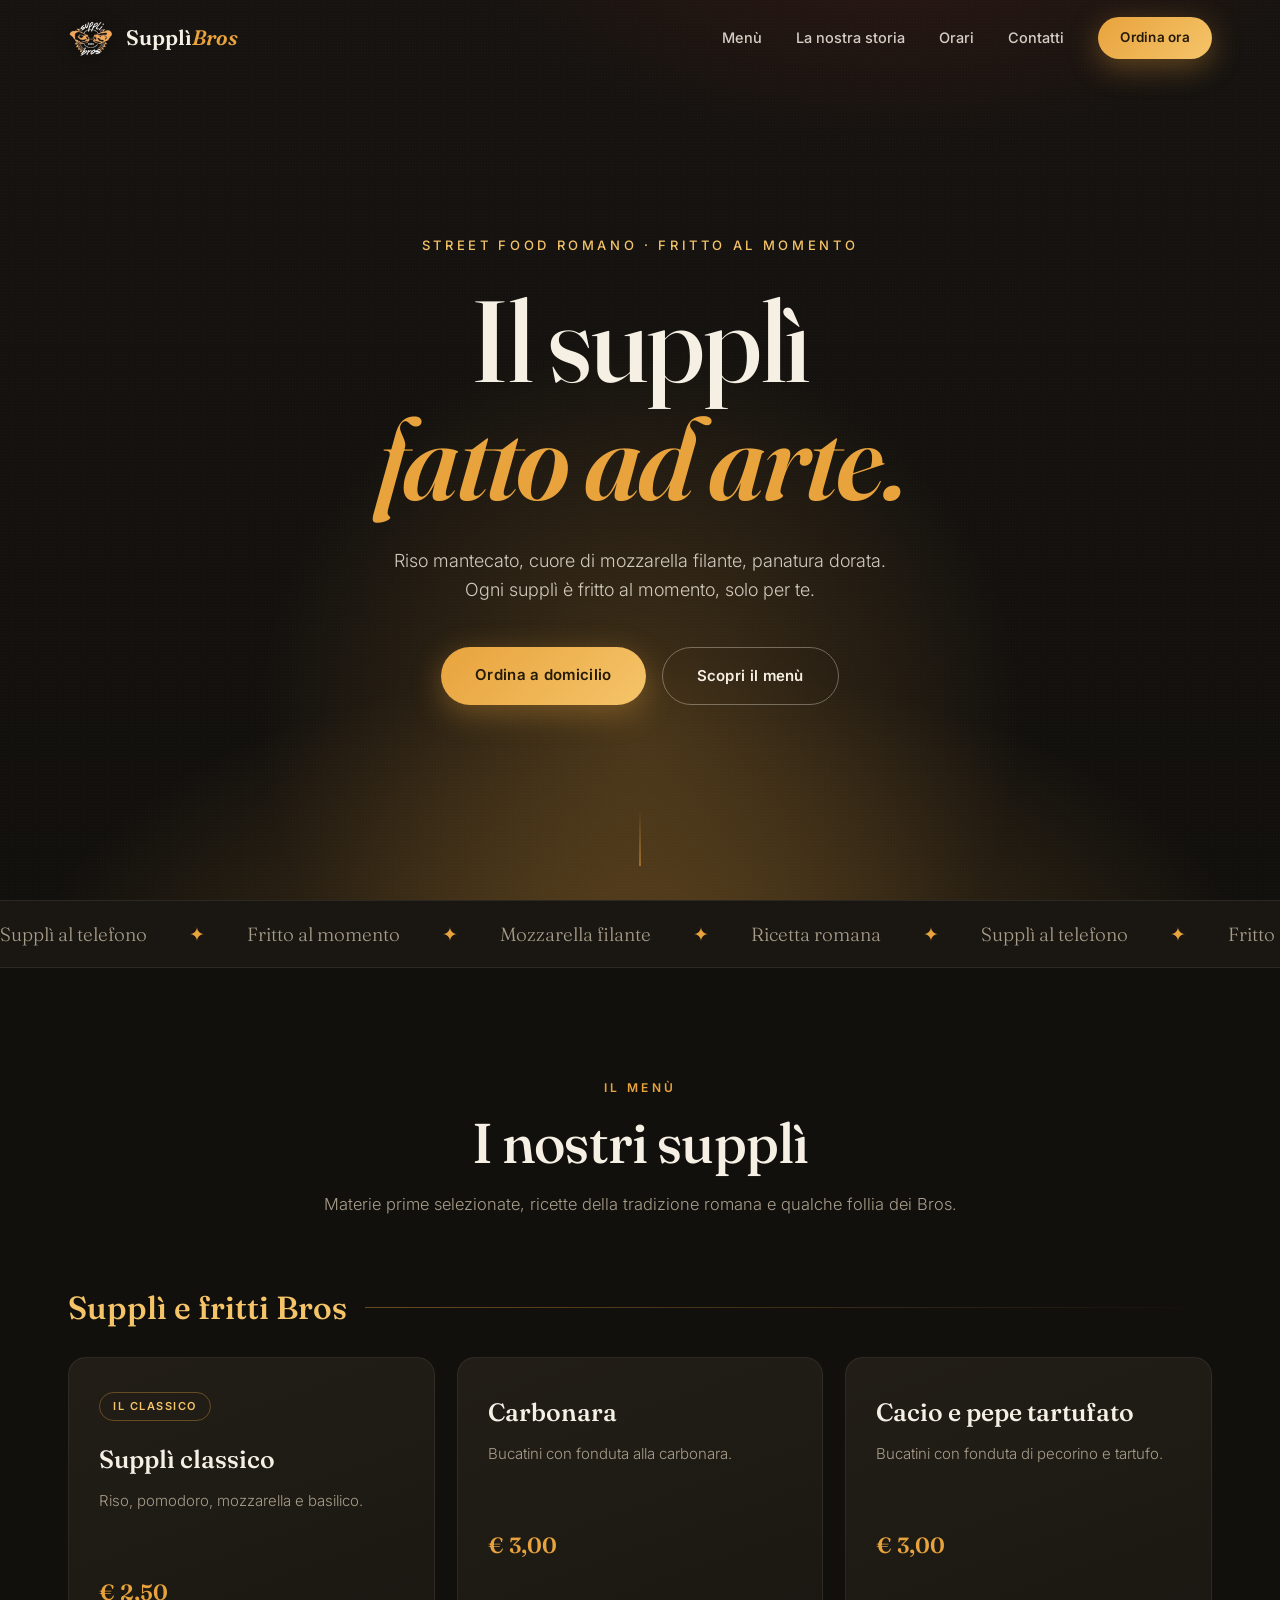
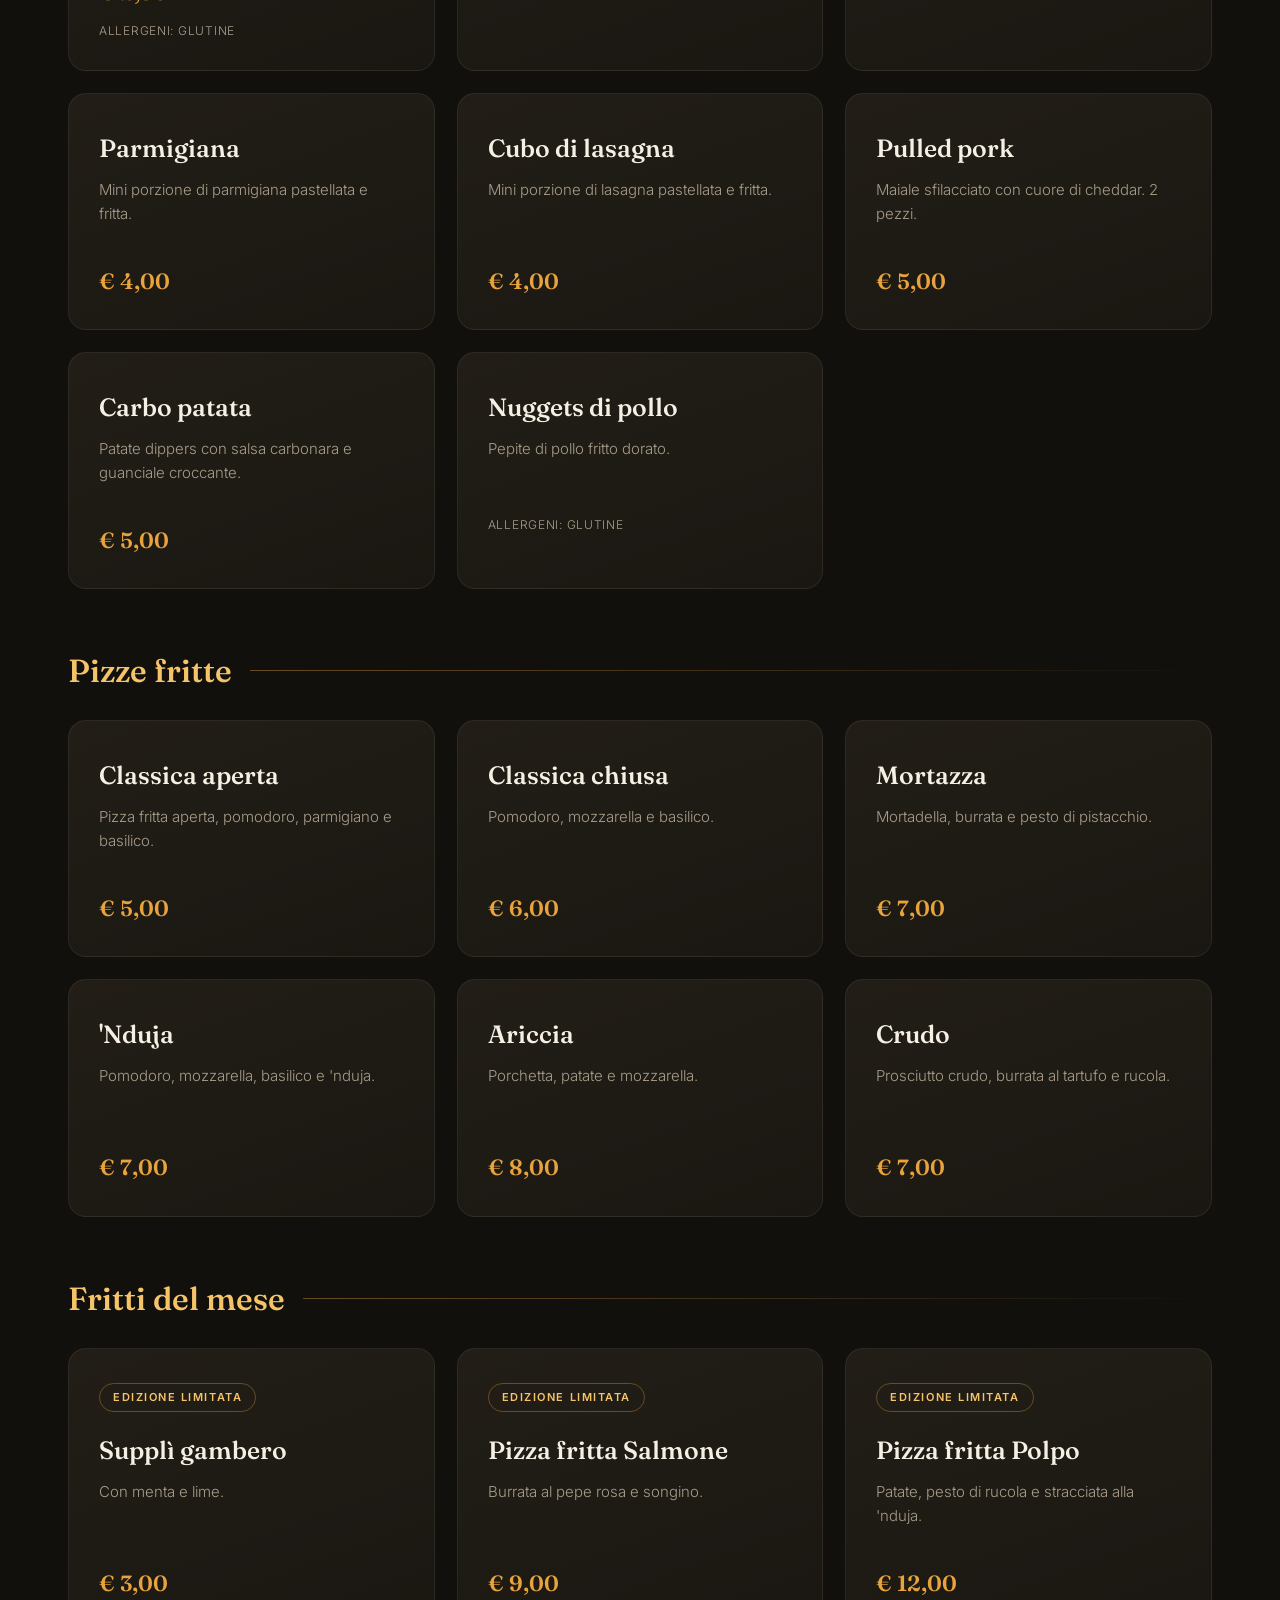
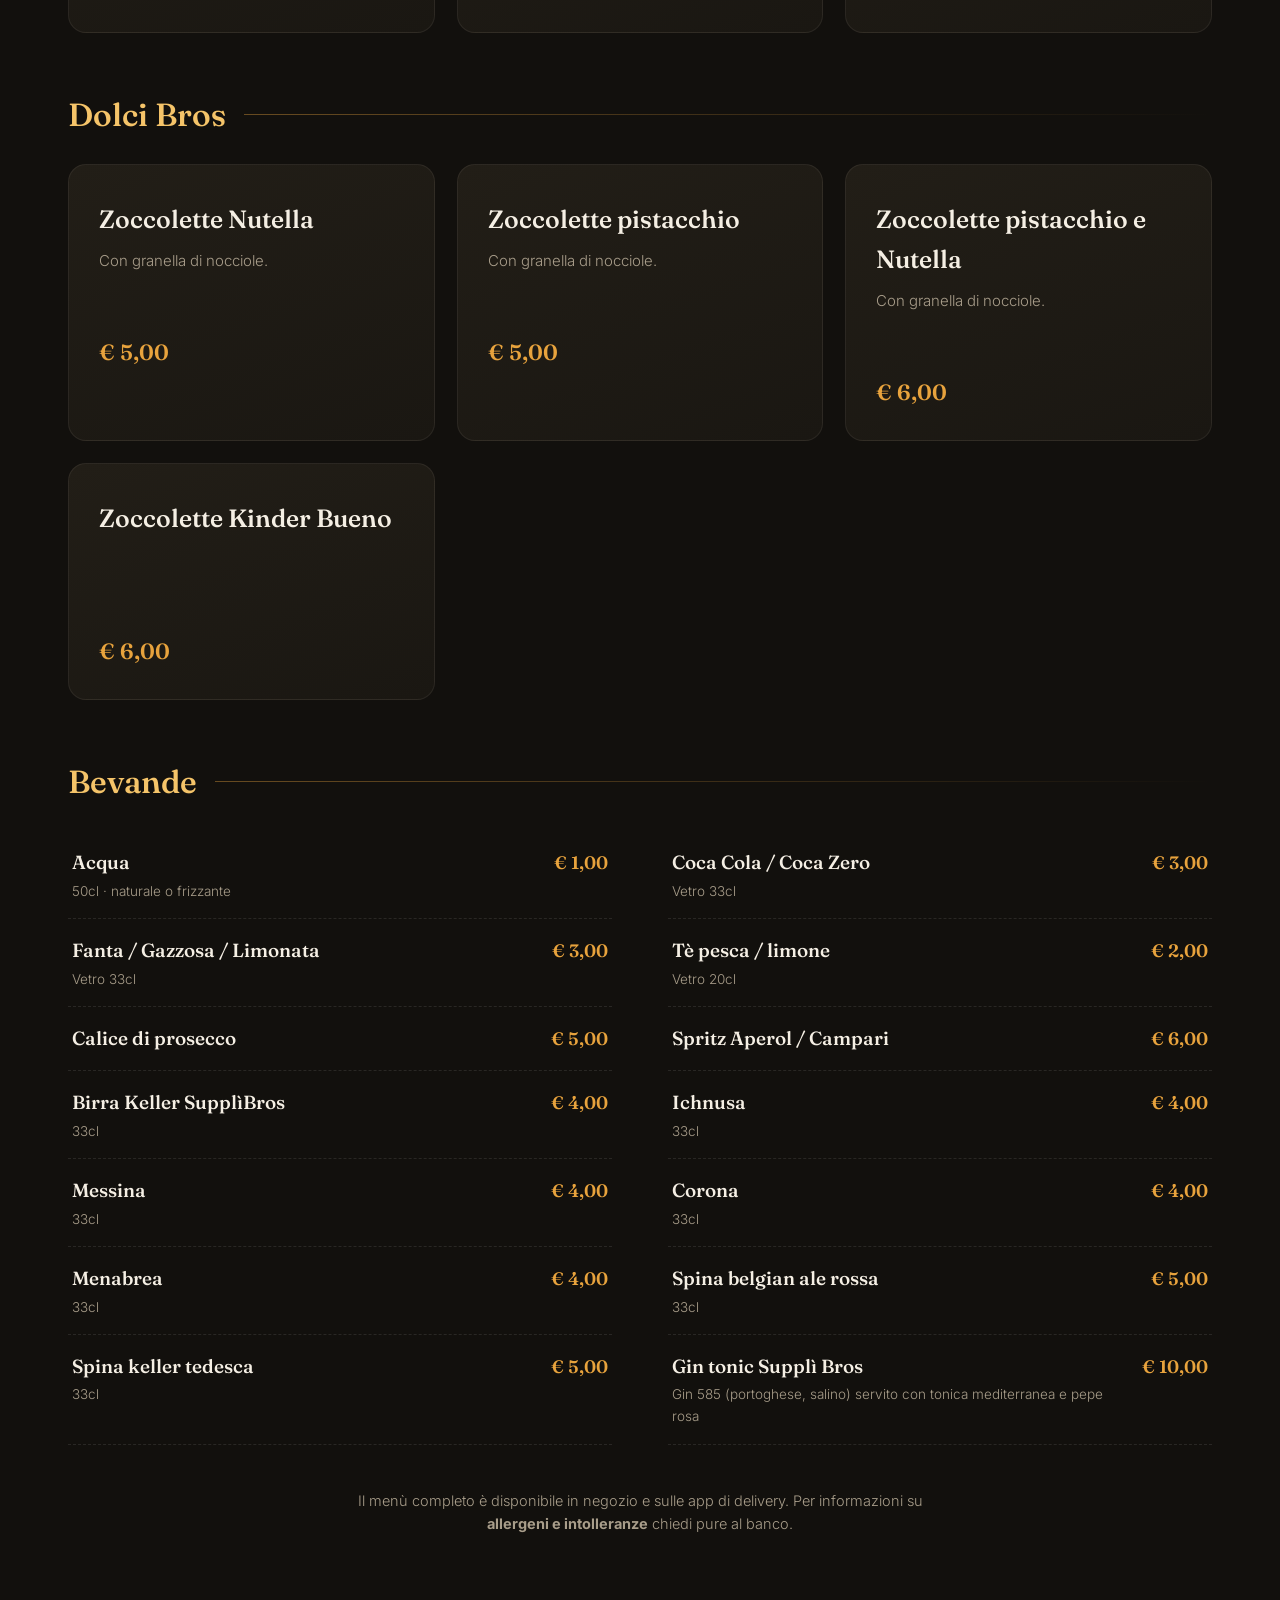
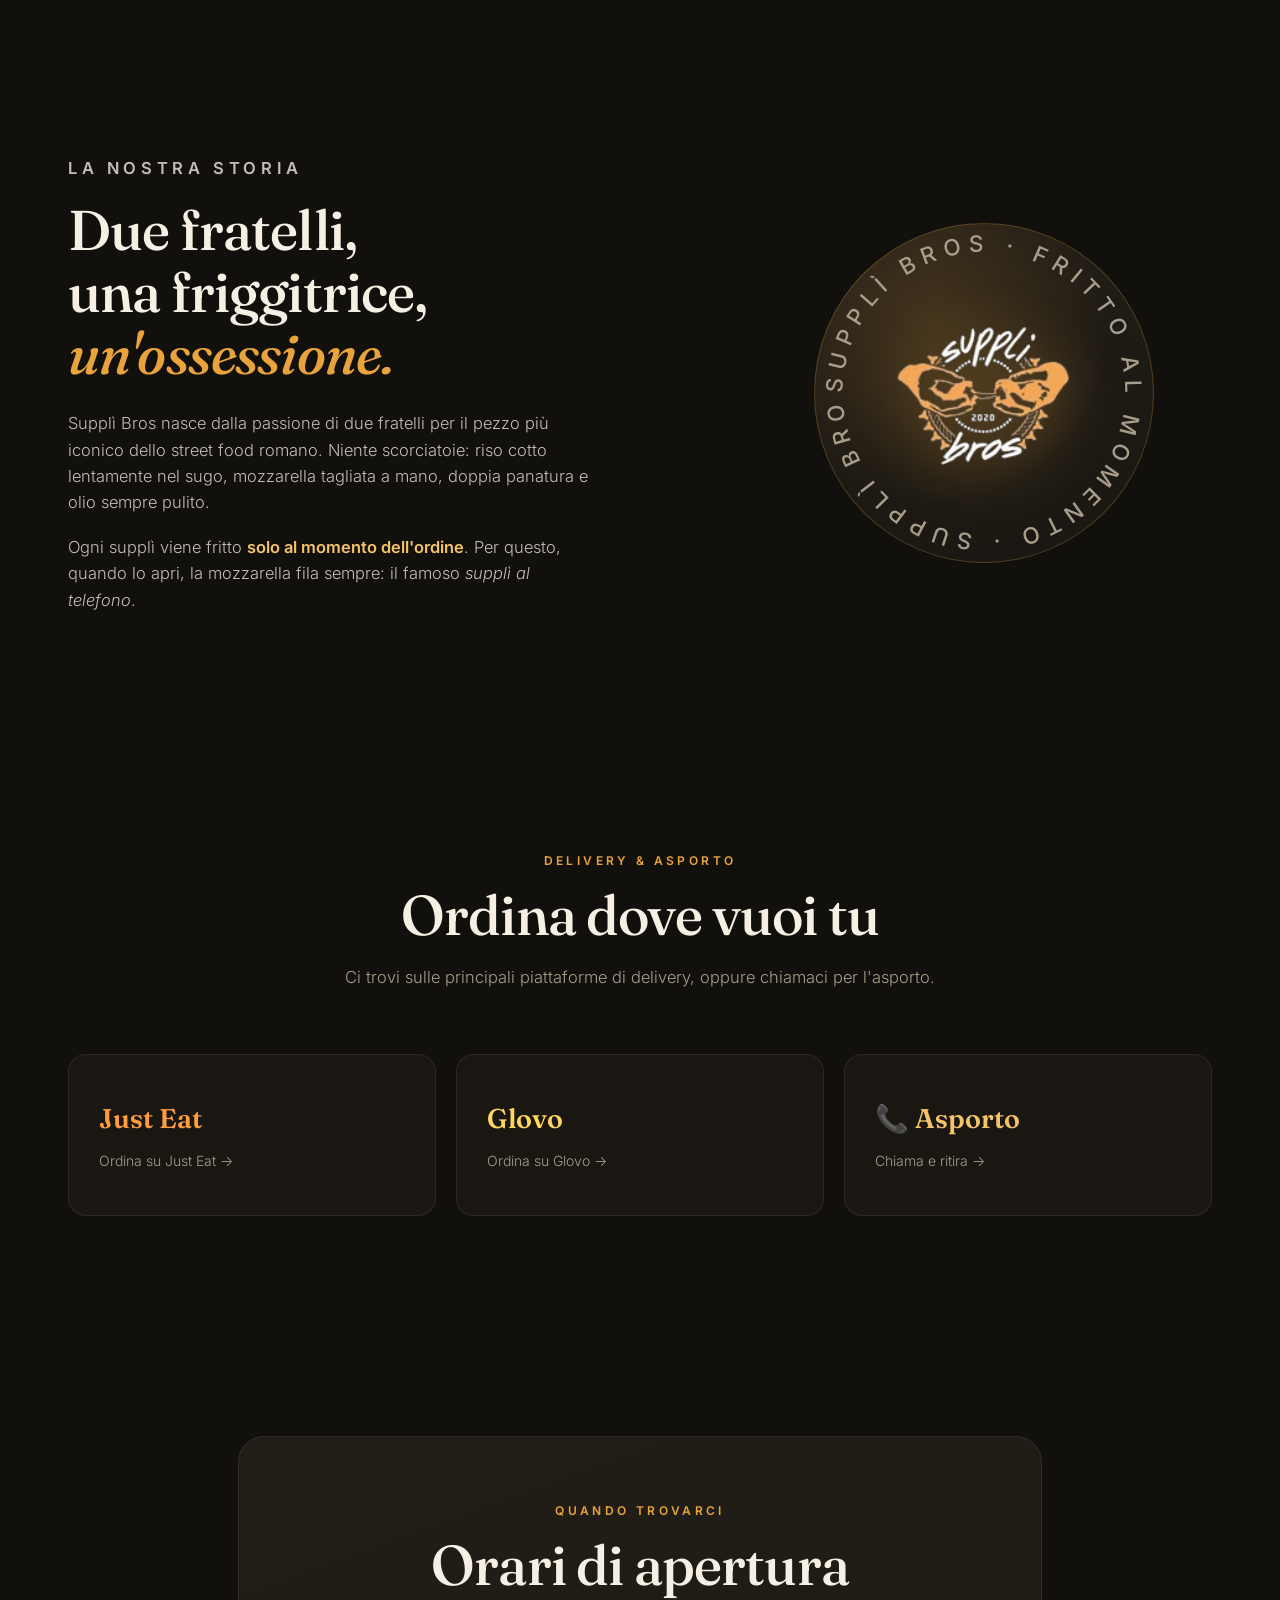
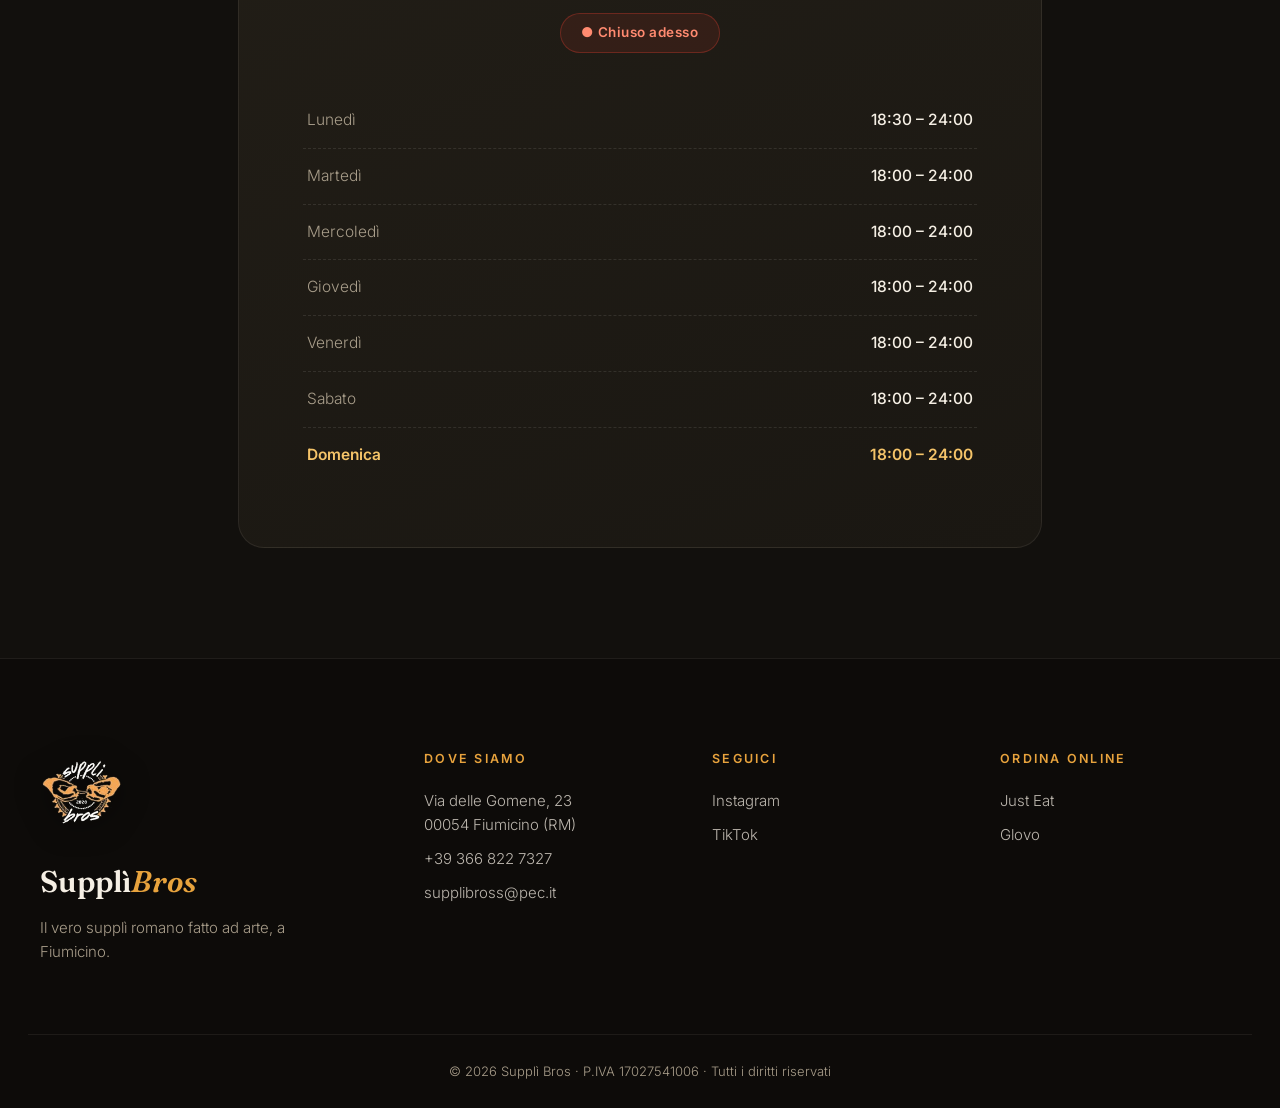
==== commit 167f3e54: "Usa il logo ufficiale anche nella sezione storia al posto dell'emoji Co-Authored-By: Claude Fable 5 " ====
--- a/index.html
+++ b/index.html
@@ -347,7 +347,7 @@
       </div>
       <div class="story__visual reveal reveal--d2" aria-hidden="true">
         <div class="story__circle">
-          <span class="story__emoji">🍙</span>
+          <img src="assets/img/logo.png" alt="" class="story__logo" width="150" height="150">
           <svg class="story__ring" viewBox="0 0 200 200">
             <defs>
               <path id="circlePath" d="M 100,100 m -78,0 a 78,78 0 1,1 156,0 a 78,78 0 1,1 -156,0"></path>
--- a/css/style.css
+++ b/css/style.css
@@ -430,7 +430,12 @@
     linear-gradient(160deg, var(--bg-3), var(--bg-2));
   border: 1px solid rgba(232, 163, 61, .25);
 }
-.story__emoji { font-size: 96px; filter: drop-shadow(0 12px 30px rgba(232,163,61,.35)); }
+.story__logo {
+  width: 55%;
+  height: auto;
+  object-fit: contain;
+  filter: drop-shadow(0 12px 30px rgba(232, 163, 61, .35));
+}
 .story__ring {
   position: absolute; inset: -12px;
   width: calc(100% + 24px); height: calc(100% + 24px);
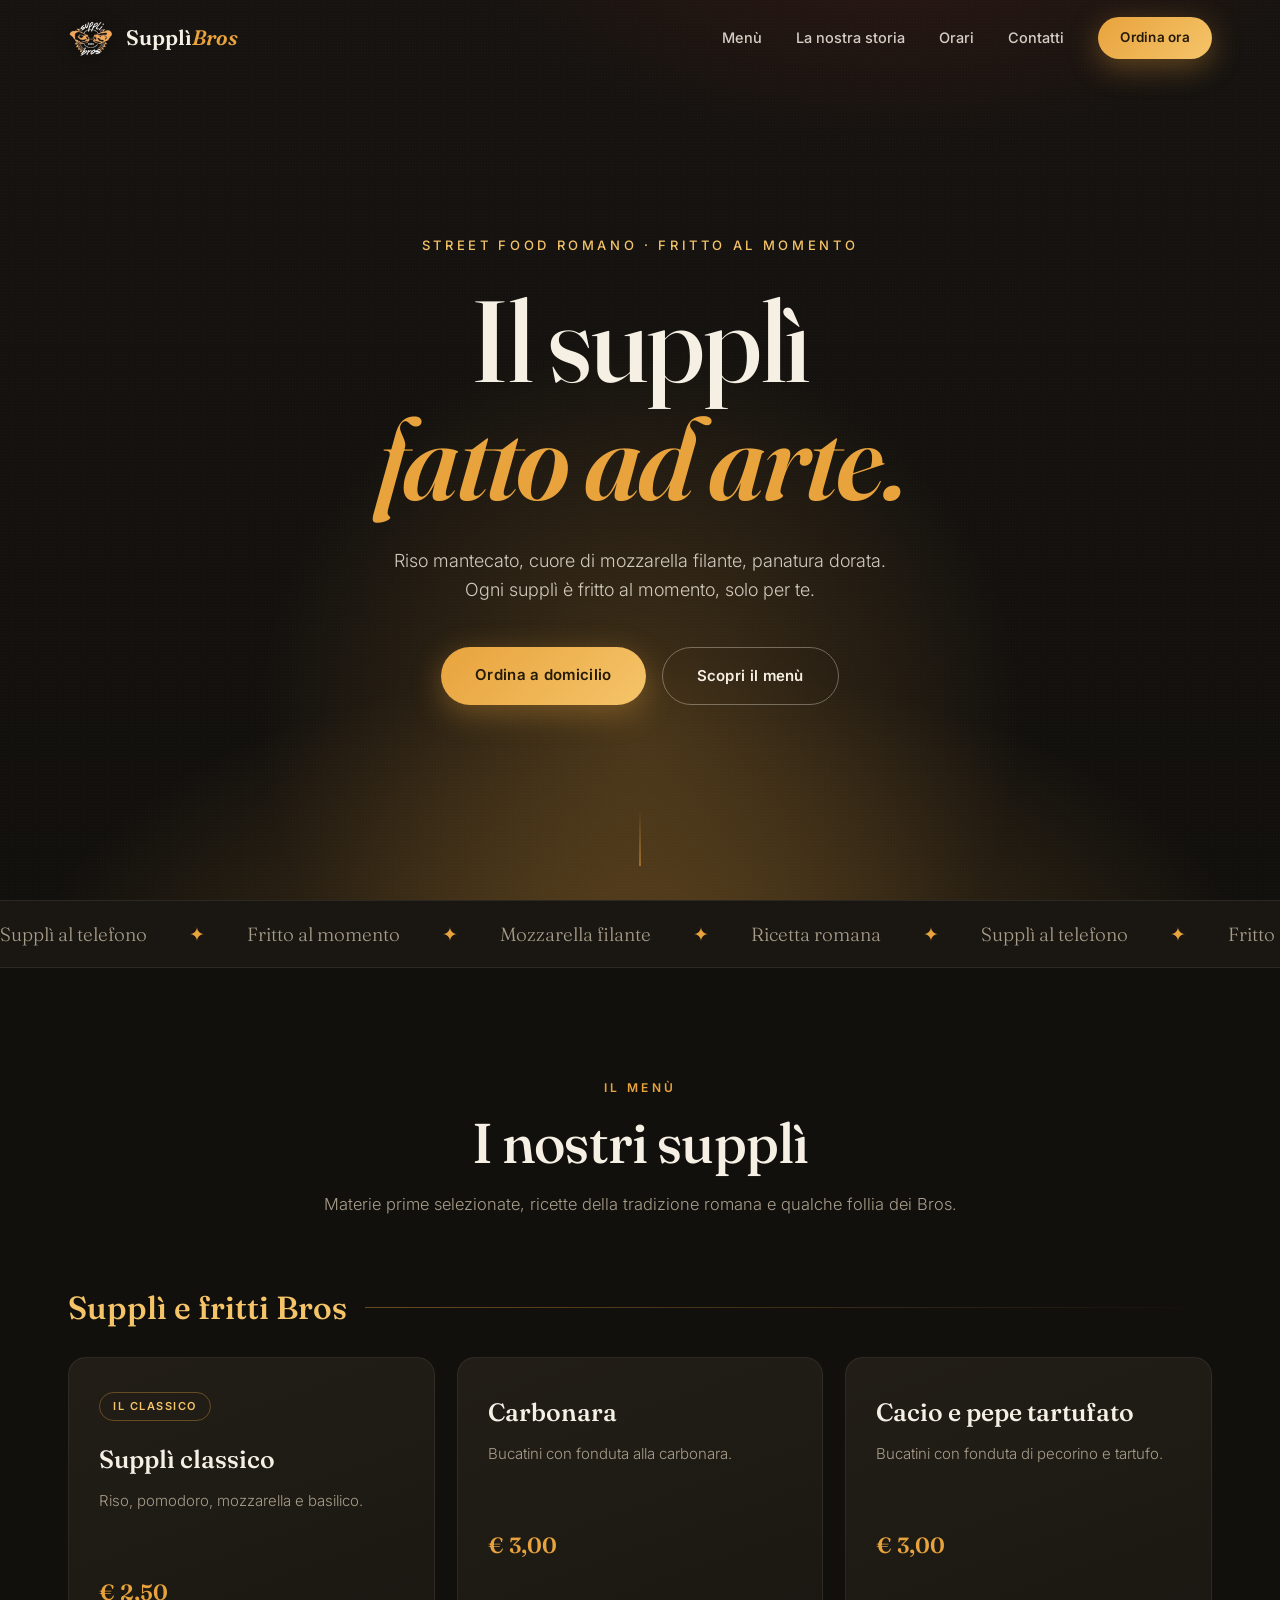
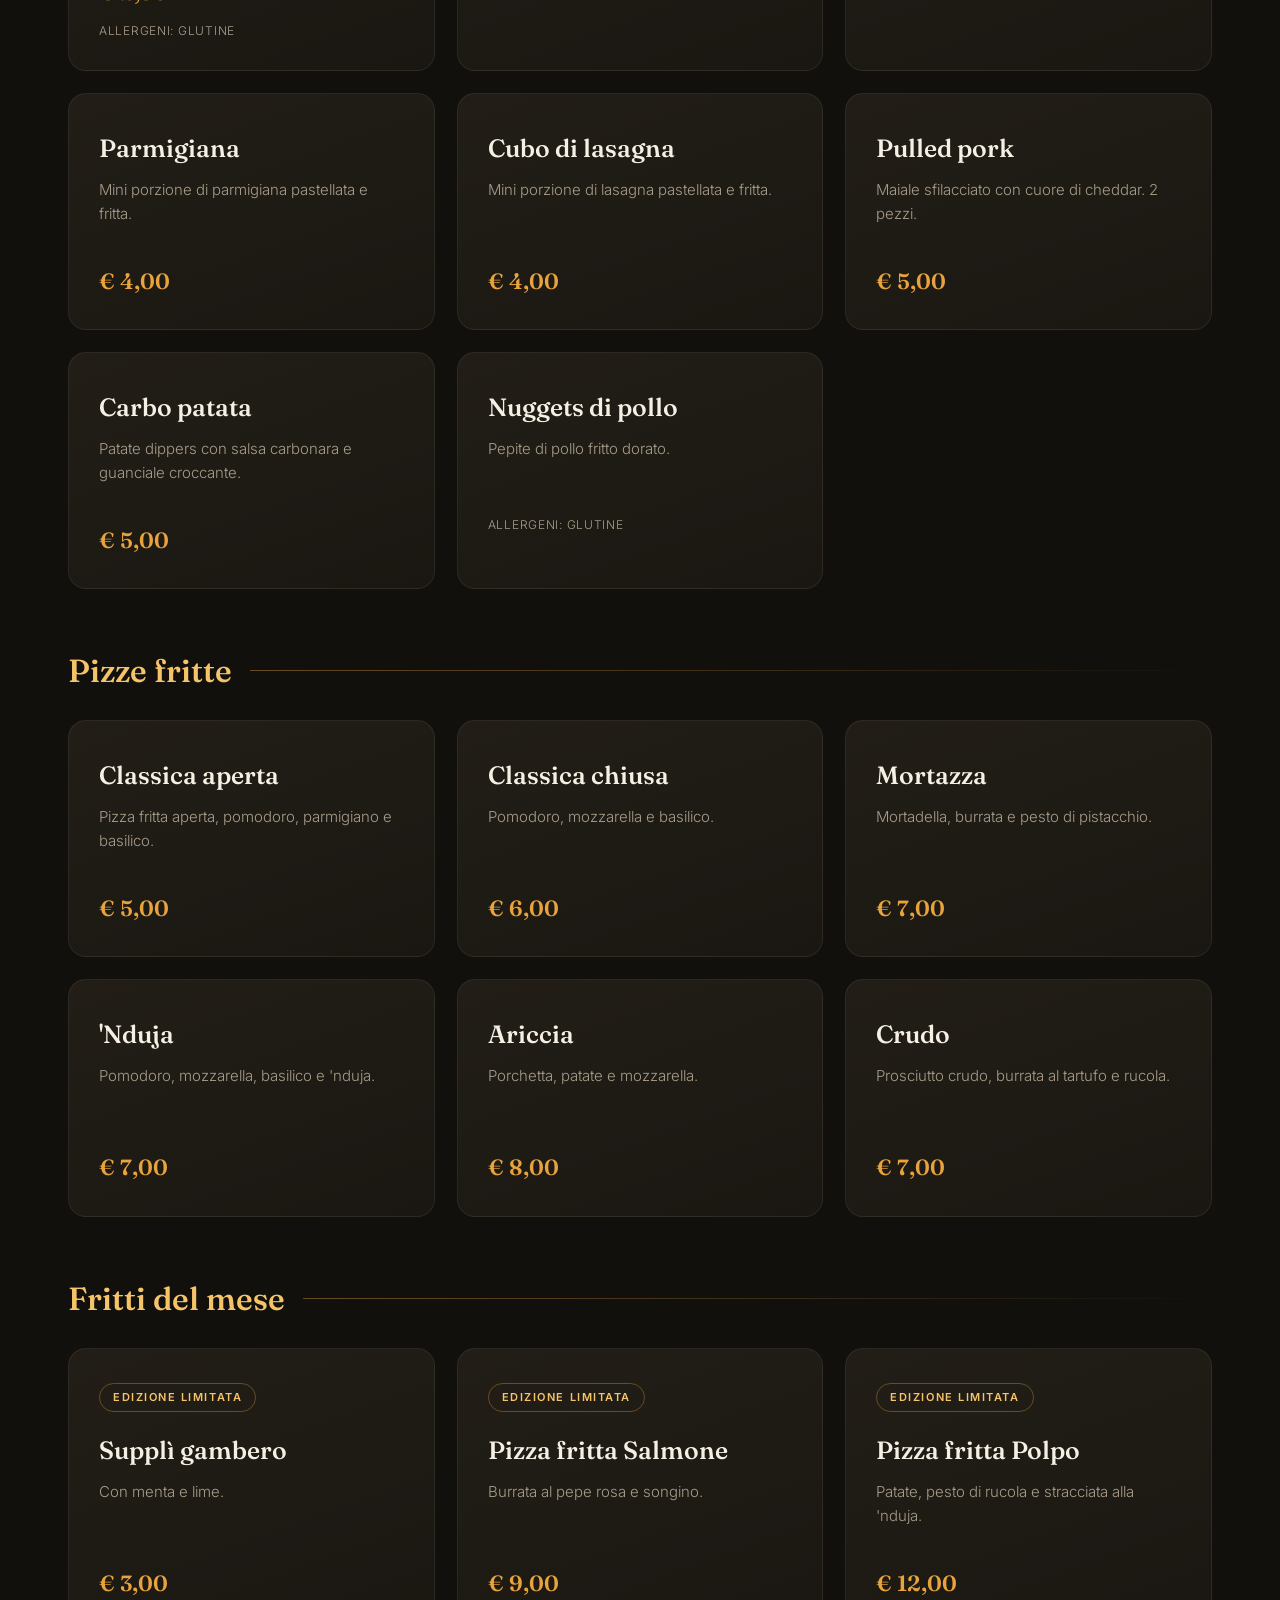
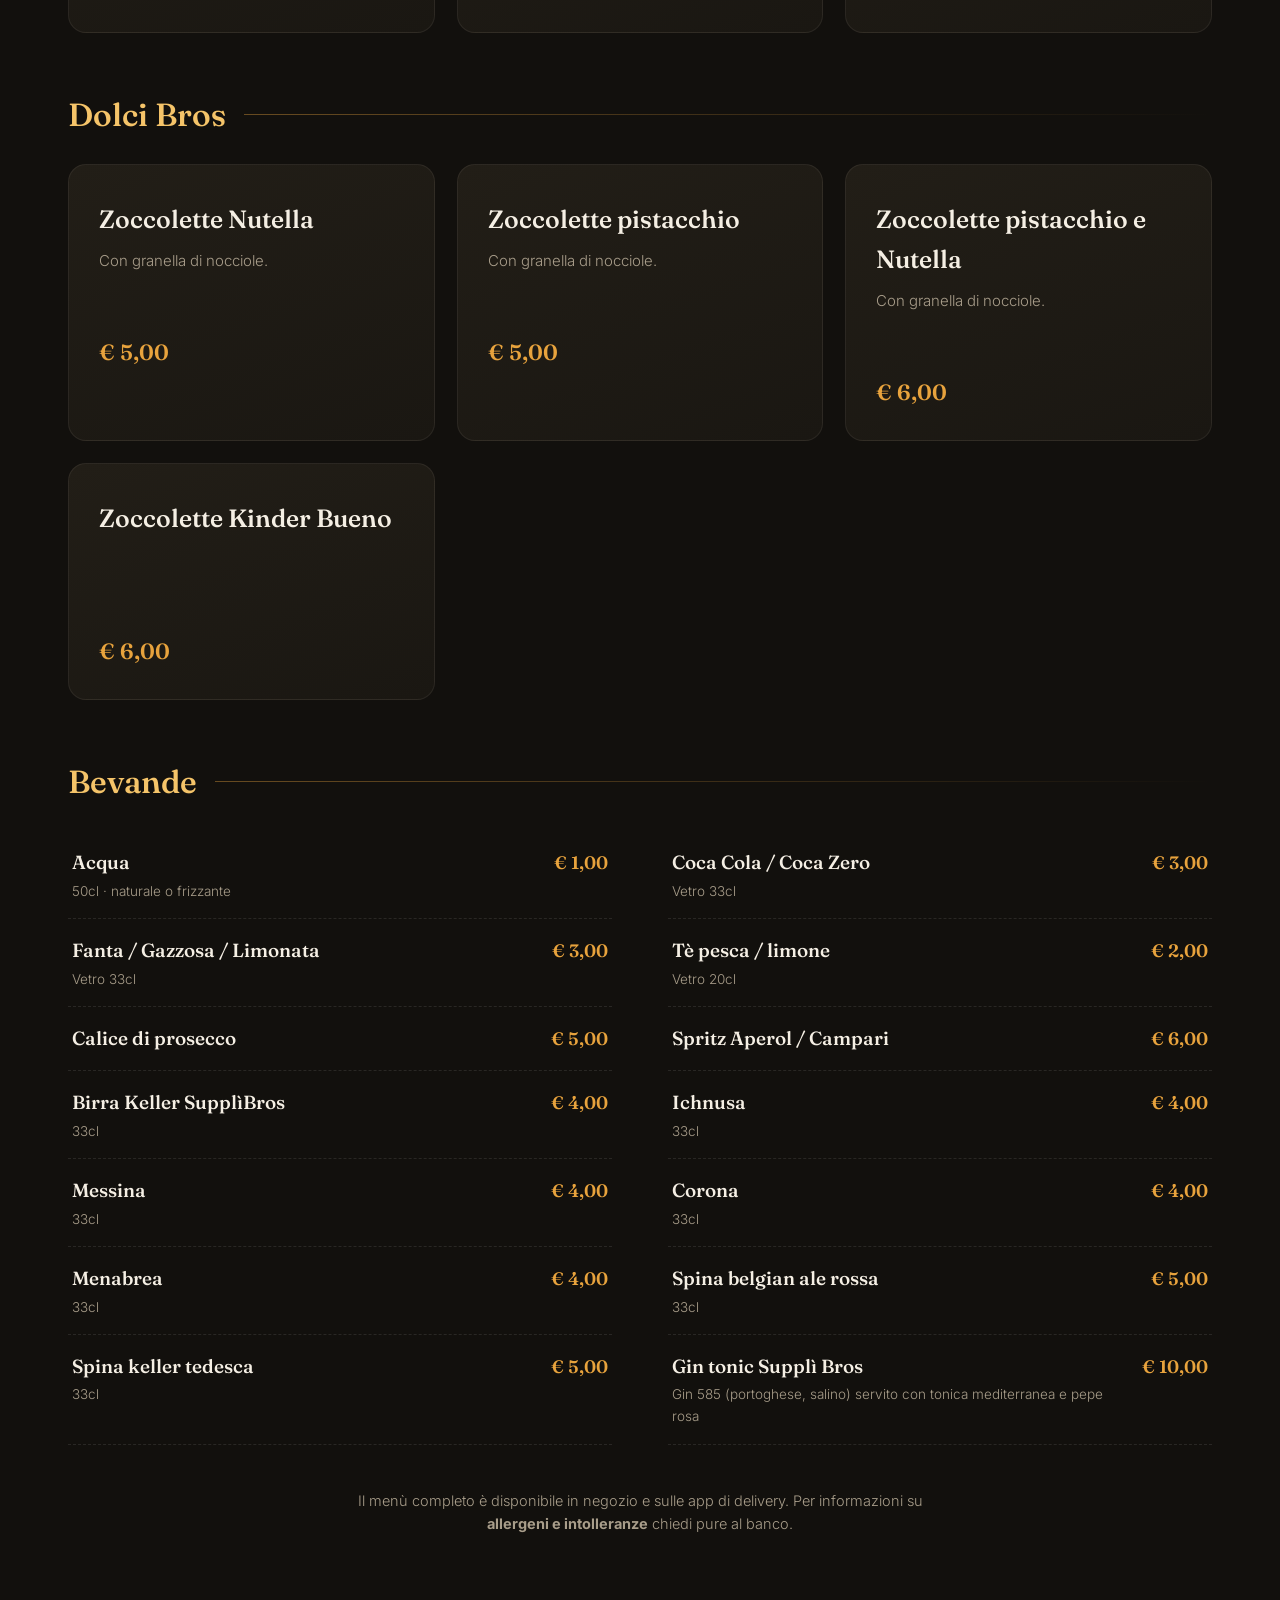
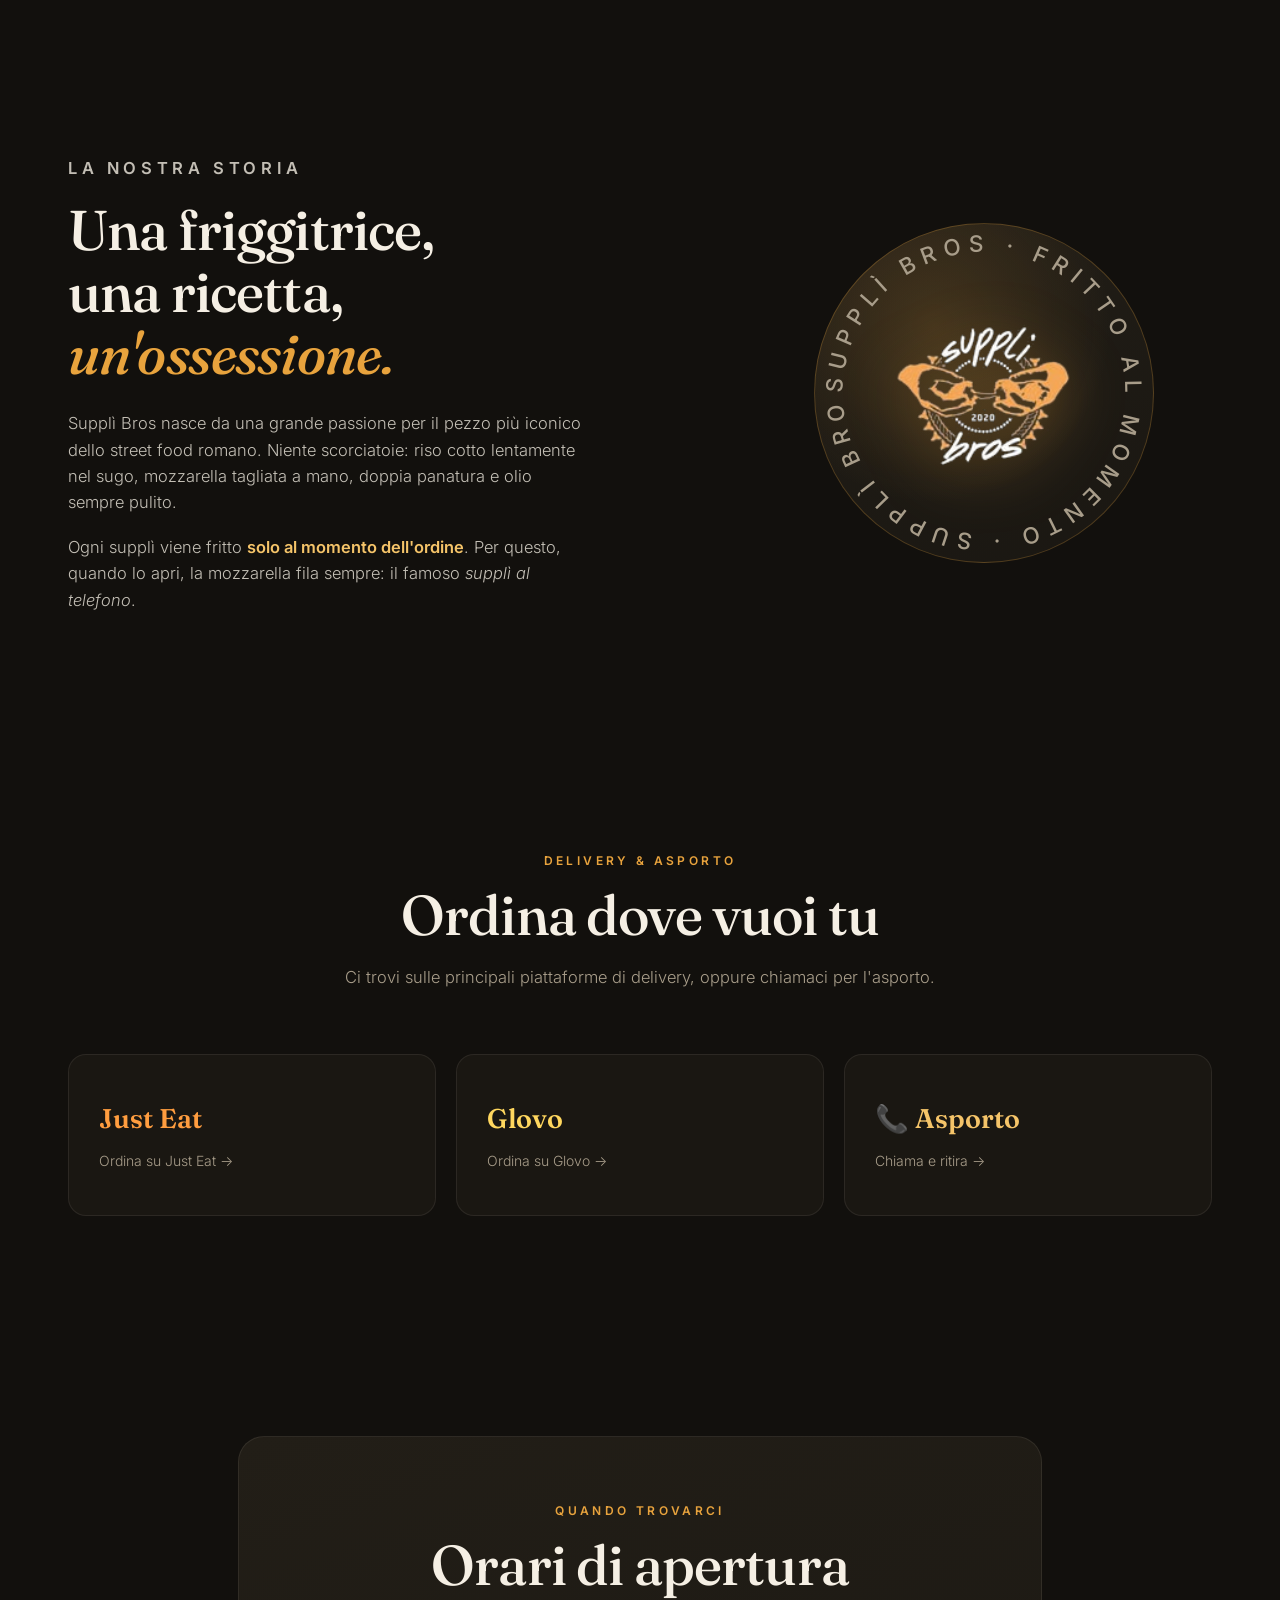
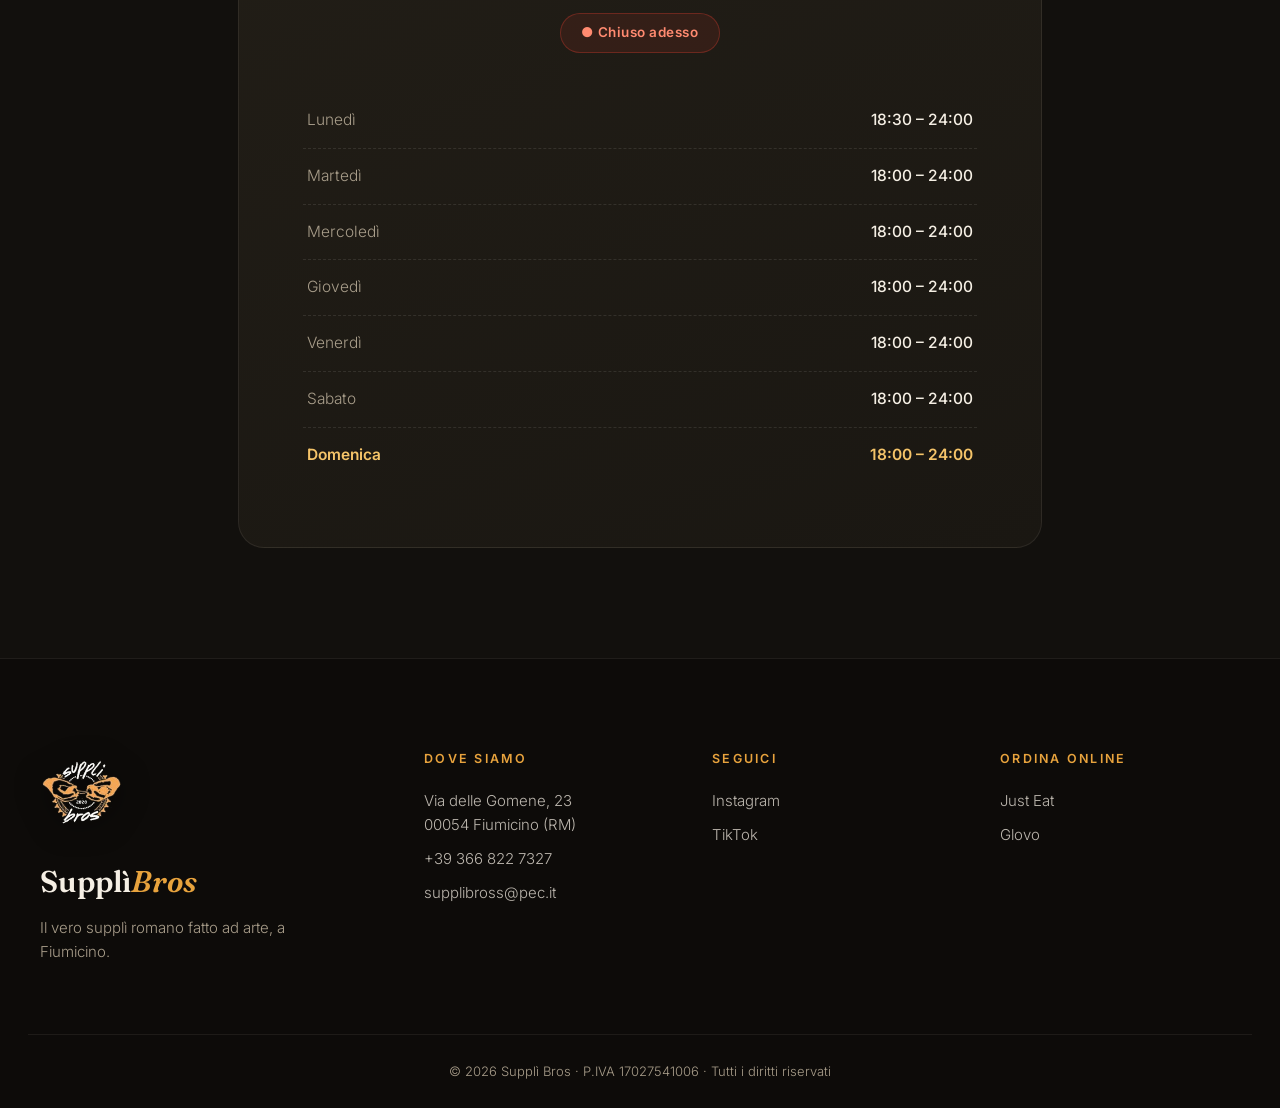
==== commit 52fb4513: "Correggi la storia: rimuovi il riferimento ai due fratelli Co-Authored-By: Claude Fable 5 <noreply@a" ====
--- a/index.html
+++ b/index.html
@@ -334,9 +334,9 @@
     <div class="story__inner">
       <div class="story__text">
         <p class="section__eyebrow reveal">La nostra storia</p>
-        <h2 class="section__title reveal reveal--d1">Due fratelli,<br>una friggitrice,<br><em>un'ossessione.</em></h2>
+        <h2 class="section__title reveal reveal--d1">Una friggitrice,<br>una ricetta,<br><em>un'ossessione.</em></h2>
         <p class="reveal reveal--d2">
-          Supplì Bros nasce dalla passione di due fratelli per il pezzo più iconico dello street food romano.
+          Supplì Bros nasce da una grande passione per il pezzo più iconico dello street food romano.
           Niente scorciatoie: riso cotto lentamente nel sugo, mozzarella tagliata a mano,
           doppia panatura e olio sempre pulito.
         </p>
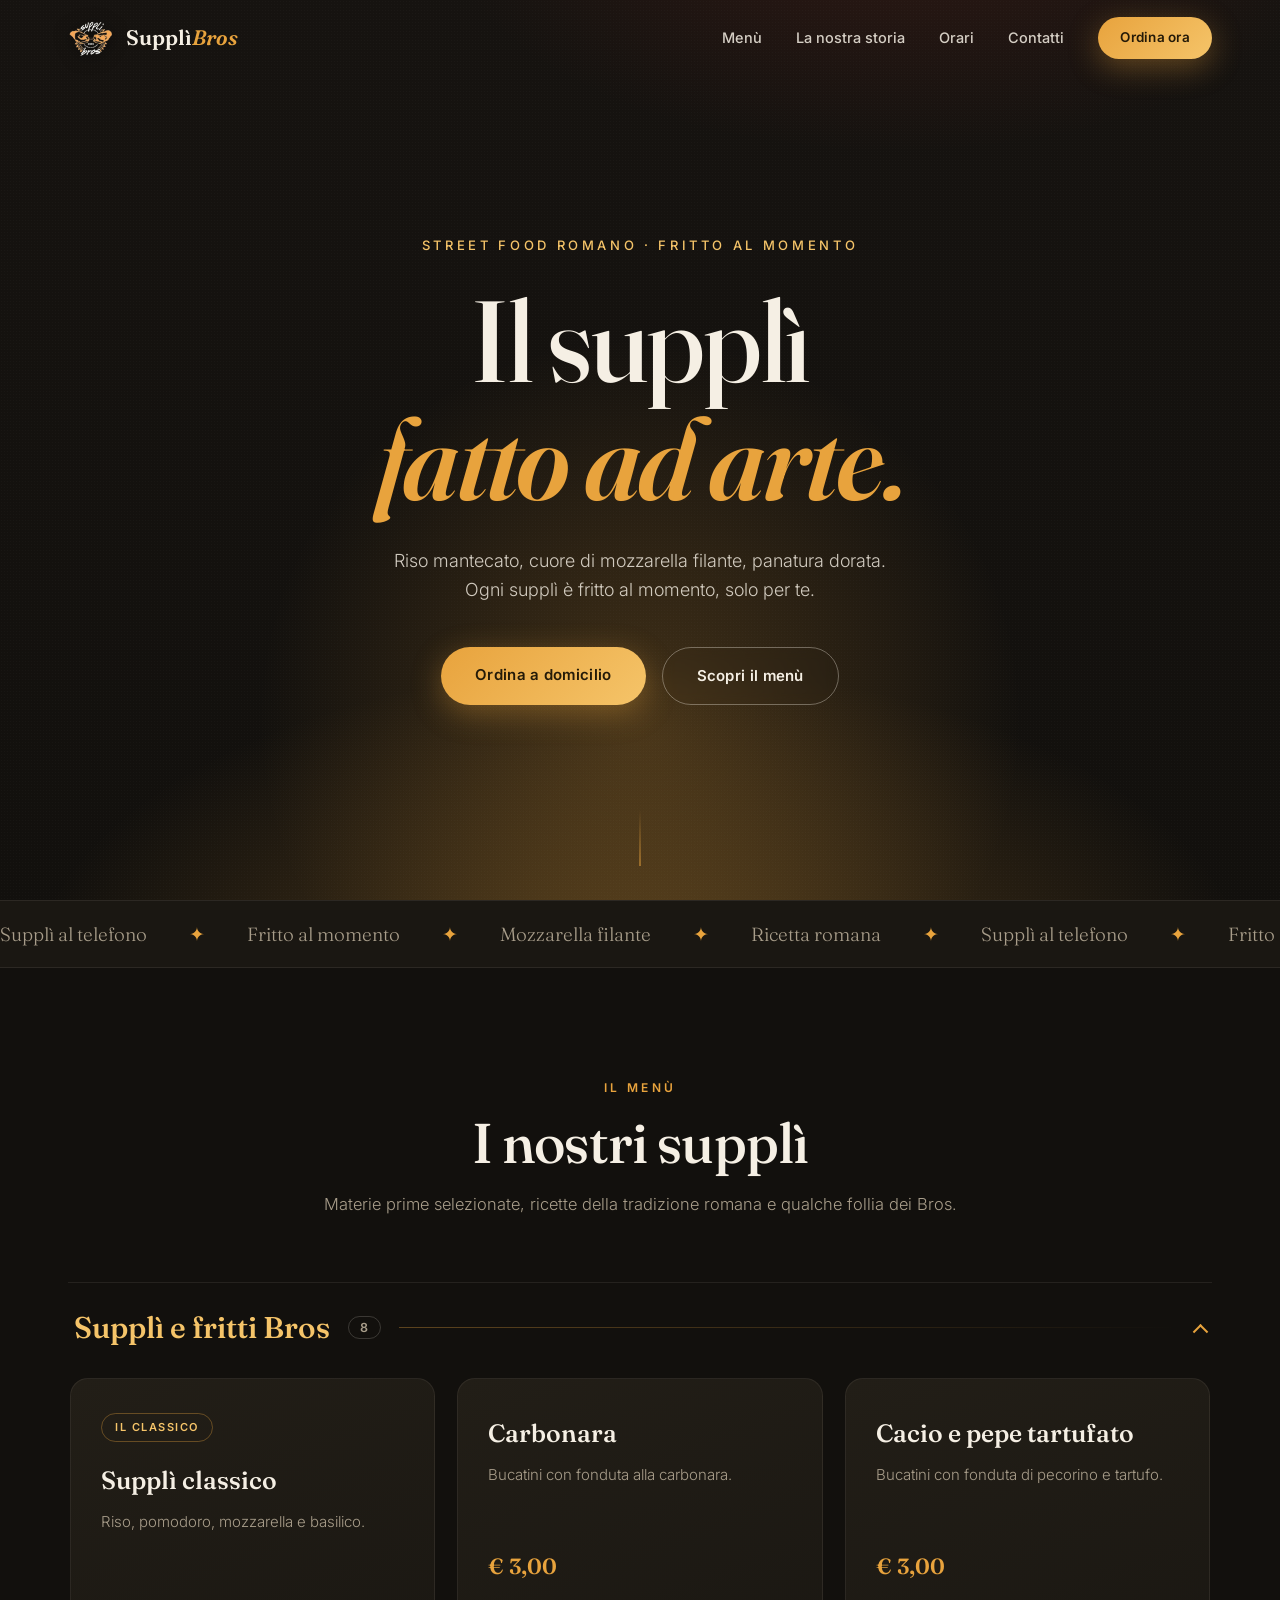
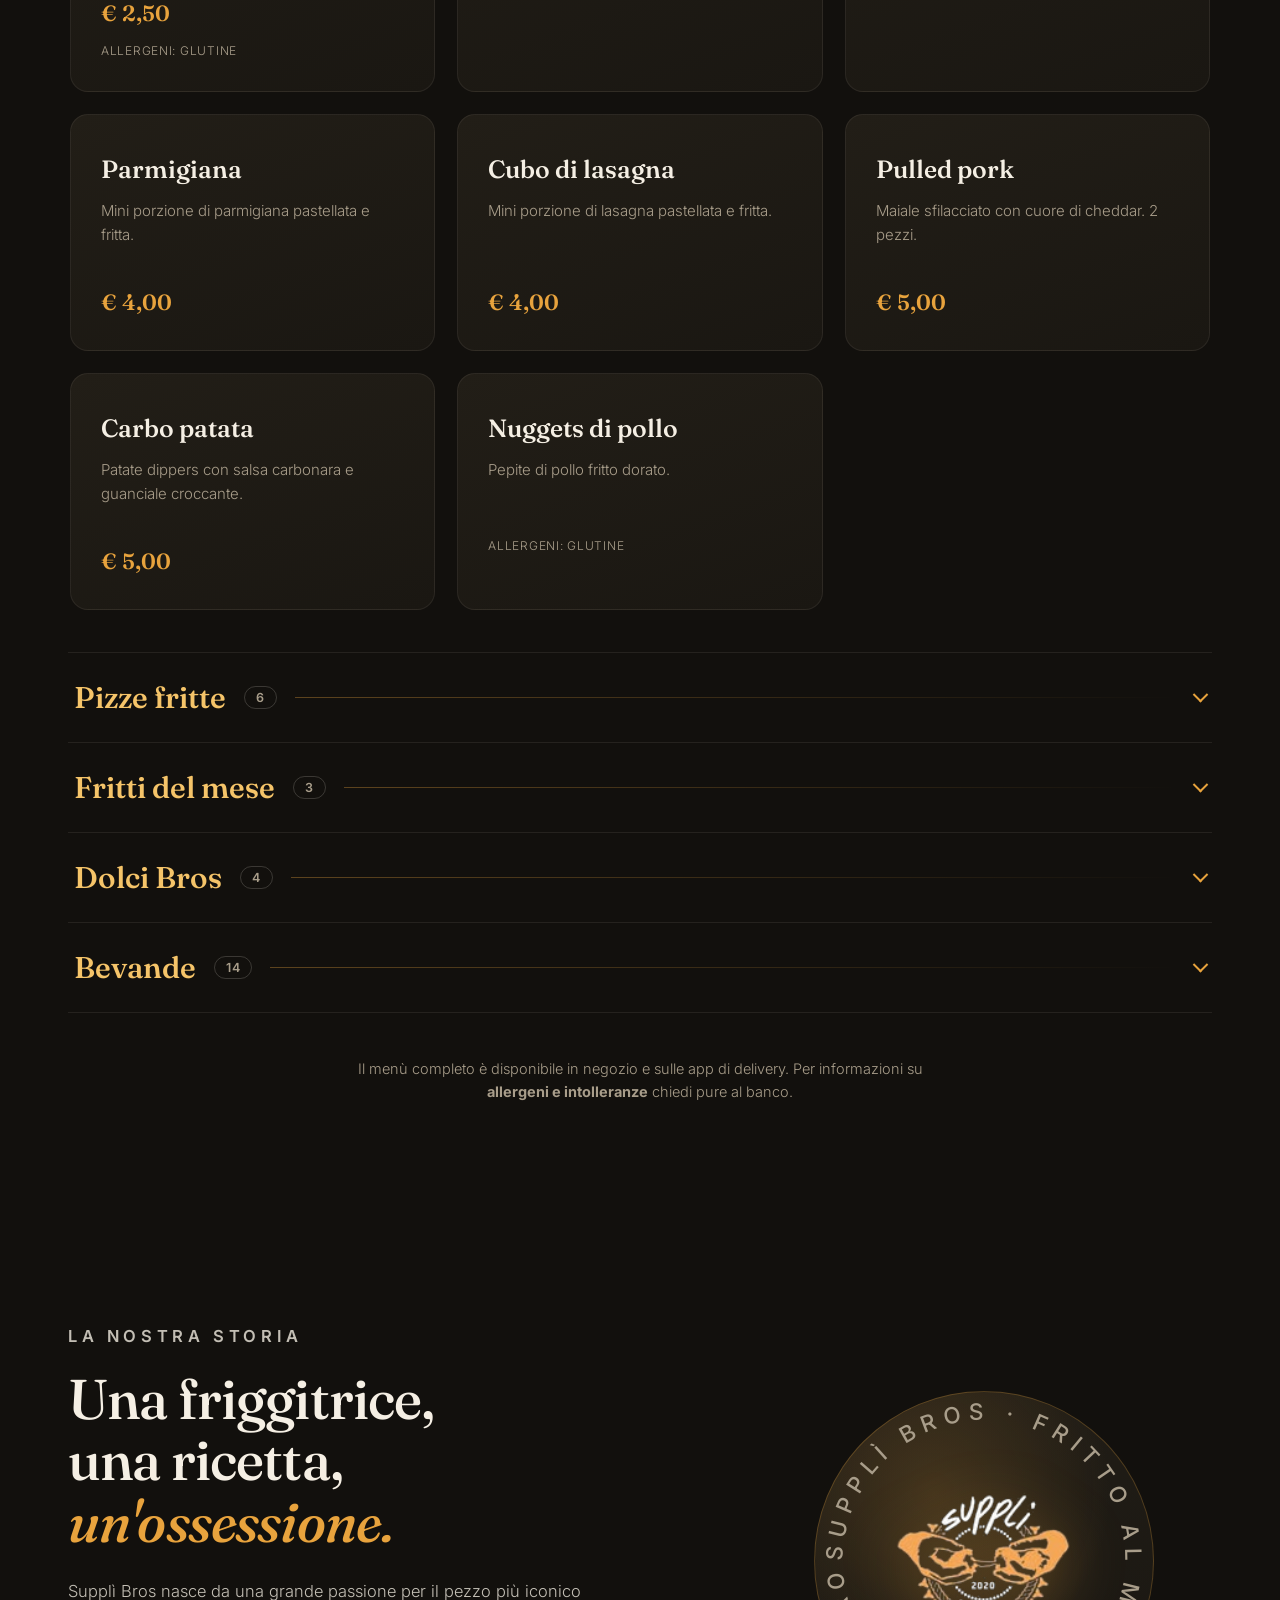
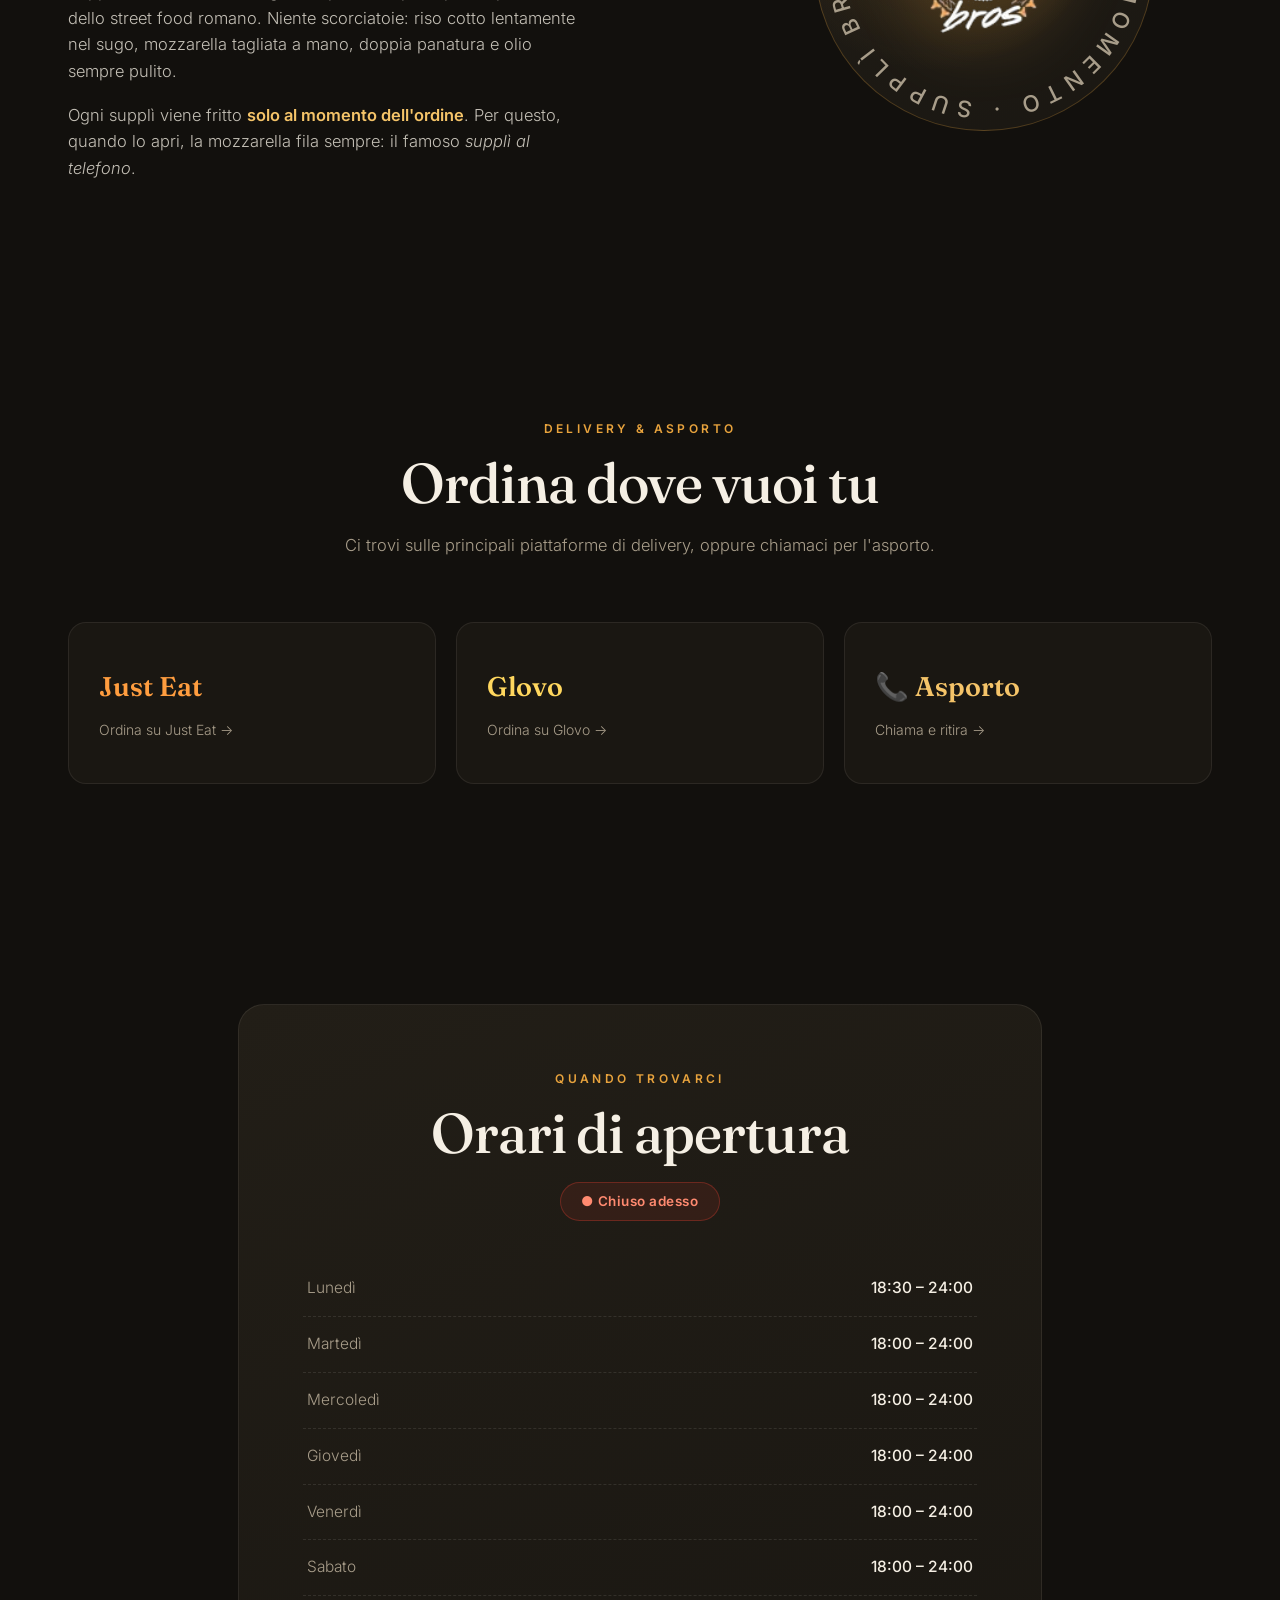
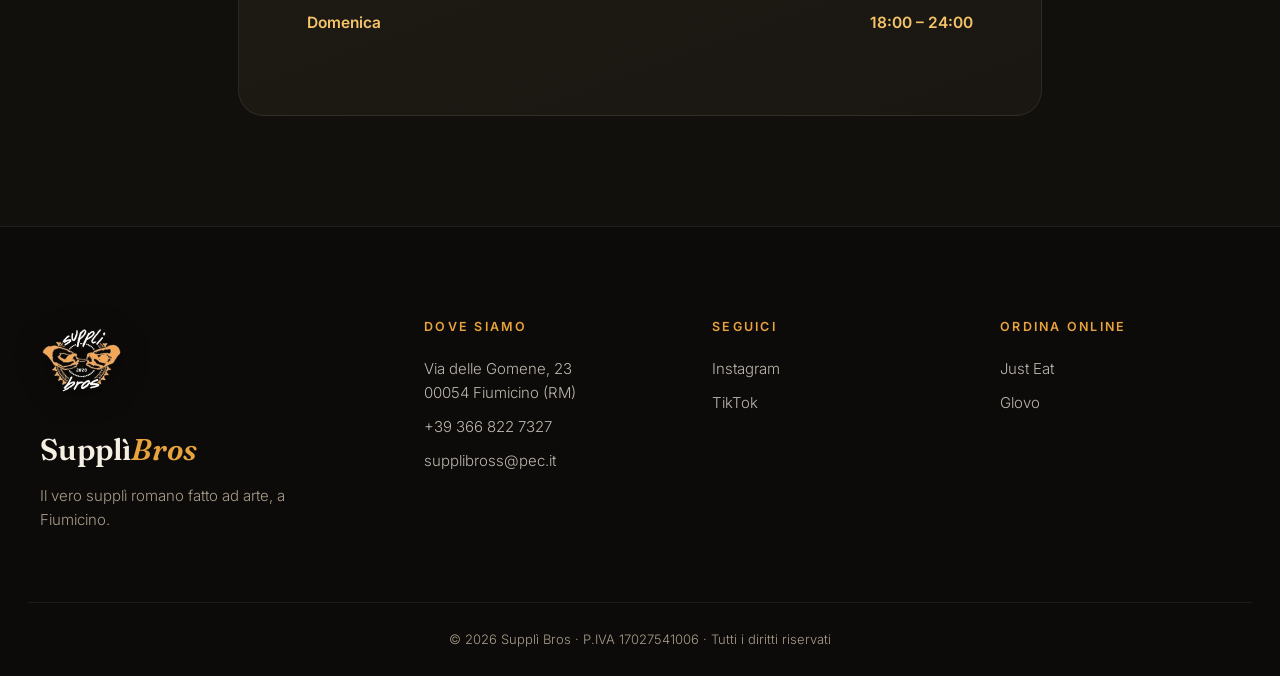
==== commit a36fad0a: "Trasforma il menu in accordion per accorciare la pagina - Ogni categoria si apre/chiude con animazio" ====
--- a/index.html
+++ b/index.html
@@ -119,7 +119,17 @@
       </p>
     </div>
 
-    <h3 class="menu__cat reveal">Supplì e fritti Bros</h3>
+        <div class="menu__group is-open reveal">
+      <h3 class="menu__cat">
+        <button type="button" aria-expanded="true">
+          <span class="menu__cat-name">Supplì e fritti Bros</span>
+          <span class="menu__count">8</span>
+          <span class="menu__cat-line"></span>
+          <span class="menu__chevron" aria-hidden="true"></span>
+        </button>
+      </h3>
+      <div class="menu__panel">
+        <div class="menu__panel-inner">
     <div class="menu__grid">
       <article class="card reveal">
         <div class="card__badge">Il classico</div>
@@ -173,7 +183,22 @@
       </article>
     </div>
 
-    <h3 class="menu__cat reveal">Pizze fritte</h3>
+    
+        </div>
+      </div>
+    </div>
+
+    <div class="menu__group reveal">
+      <h3 class="menu__cat">
+        <button type="button" aria-expanded="false">
+          <span class="menu__cat-name">Pizze fritte</span>
+          <span class="menu__count">6</span>
+          <span class="menu__cat-line"></span>
+          <span class="menu__chevron" aria-hidden="true"></span>
+        </button>
+      </h3>
+      <div class="menu__panel">
+        <div class="menu__panel-inner">
     <div class="menu__grid">
       <article class="card reveal">
         <h3>Classica aperta</h3>
@@ -212,7 +237,22 @@
       </article>
     </div>
 
-    <h3 class="menu__cat reveal">Fritti del mese</h3>
+    
+        </div>
+      </div>
+    </div>
+
+    <div class="menu__group reveal">
+      <h3 class="menu__cat">
+        <button type="button" aria-expanded="false">
+          <span class="menu__cat-name">Fritti del mese</span>
+          <span class="menu__count">3</span>
+          <span class="menu__cat-line"></span>
+          <span class="menu__chevron" aria-hidden="true"></span>
+        </button>
+      </h3>
+      <div class="menu__panel">
+        <div class="menu__panel-inner">
     <div class="menu__grid">
       <article class="card reveal">
         <div class="card__badge">Edizione limitata</div>
@@ -236,7 +276,22 @@
       </article>
     </div>
 
-    <h3 class="menu__cat reveal">Dolci Bros</h3>
+    
+        </div>
+      </div>
+    </div>
+
+    <div class="menu__group reveal">
+      <h3 class="menu__cat">
+        <button type="button" aria-expanded="false">
+          <span class="menu__cat-name">Dolci Bros</span>
+          <span class="menu__count">4</span>
+          <span class="menu__cat-line"></span>
+          <span class="menu__chevron" aria-hidden="true"></span>
+        </button>
+      </h3>
+      <div class="menu__panel">
+        <div class="menu__panel-inner">
     <div class="menu__grid">
       <article class="card reveal">
         <h3>Zoccolette Nutella</h3>
@@ -263,7 +318,22 @@
       </article>
     </div>
 
-    <h3 class="menu__cat reveal">Bevande</h3>
+    
+        </div>
+      </div>
+    </div>
+
+    <div class="menu__group reveal">
+      <h3 class="menu__cat">
+        <button type="button" aria-expanded="false">
+          <span class="menu__cat-name">Bevande</span>
+          <span class="menu__count">14</span>
+          <span class="menu__cat-line"></span>
+          <span class="menu__chevron" aria-hidden="true"></span>
+        </button>
+      </h3>
+      <div class="menu__panel">
+        <div class="menu__panel-inner">
     <div class="menu__list reveal">
       <div class="mrow">
         <div class="mrow__main"><h4>Acqua</h4><span>50cl · naturale o frizzante</span></div>
@@ -320,6 +390,11 @@
       <div class="mrow">
         <div class="mrow__main"><h4>Gin tonic Supplì Bros</h4><span>Gin 585 (portoghese, salino) servito con tonica mediterranea e pepe rosa</span></div>
         <span class="mrow__price">€ 10,00</span>
+      </div>
+    </div>
+
+    
+        </div>
       </div>
     </div>
 
--- a/css/style.css
+++ b/css/style.css
@@ -284,22 +284,68 @@
 /* ============================================================
    MENU
    ============================================================ */
-.menu__cat {
-  font-family: var(--font-display);
-  font-size: clamp(24px, 3vw, 32px);
-  font-weight: 550;
-  color: var(--gold-2);
-  margin: 56px 0 24px;
+/* --- Accordion categorie --- */
+.menu__group { border-bottom: 1px solid rgba(245, 239, 228, .08); }
+.section__head + .menu__group { border-top: 1px solid rgba(245, 239, 228, .08); }
+
+.menu__cat { margin: 0; }
+.menu__cat button {
   display: flex;
   align-items: center;
   gap: 18px;
-}
-.menu__cat:first-of-type { margin-top: 0; }
-.menu__cat::after {
-  content: "";
+  width: 100%;
+  padding: 26px 6px;
+  background: none;
+  border: 0;
+  cursor: pointer;
+  text-align: left;
+  font-family: var(--font-display);
+  font-size: clamp(23px, 3vw, 30px);
+  font-weight: 550;
+  color: var(--gold-2);
+  transition: color .25s ease;
+}
+.menu__cat button:hover { color: var(--gold); }
+.menu__cat button:focus-visible { outline: 2px solid var(--gold); outline-offset: 4px; border-radius: 6px; }
+
+.menu__count {
+  font-family: var(--font-body);
+  font-size: 12.5px;
+  font-weight: 600;
+  color: var(--muted);
+  border: 1px solid rgba(245, 239, 228, .18);
+  border-radius: 999px;
+  padding: 3px 11px;
+  letter-spacing: .04em;
+}
+.menu__cat-line {
   flex: 1;
   height: 1px;
-  background: linear-gradient(90deg, rgba(232, 163, 61, .4), transparent);
+  background: linear-gradient(90deg, rgba(232, 163, 61, .35), transparent);
+}
+.menu__chevron {
+  width: 11px;
+  height: 11px;
+  border-right: 2px solid var(--gold);
+  border-bottom: 2px solid var(--gold);
+  transform: rotate(45deg) translate(-2px, -2px);
+  transition: transform .4s cubic-bezier(.22,.61,.36,1);
+  flex-shrink: 0;
+}
+.menu__group.is-open .menu__chevron { transform: rotate(225deg) translate(-3px, -3px); }
+
+.menu__panel {
+  display: grid;
+  grid-template-rows: 0fr;
+  transition: grid-template-rows .55s cubic-bezier(.22,.61,.36,1);
+}
+.menu__group.is-open .menu__panel { grid-template-rows: 1fr; }
+.menu__panel-inner { overflow: hidden; min-height: 0; }
+.menu__panel-inner > .menu__grid,
+.menu__panel-inner > .menu__list { padding: 6px 2px 42px; }
+
+@media (prefers-reduced-motion: reduce) {
+  .menu__panel, .menu__chevron { transition: none; }
 }
 
 .menu__grid {
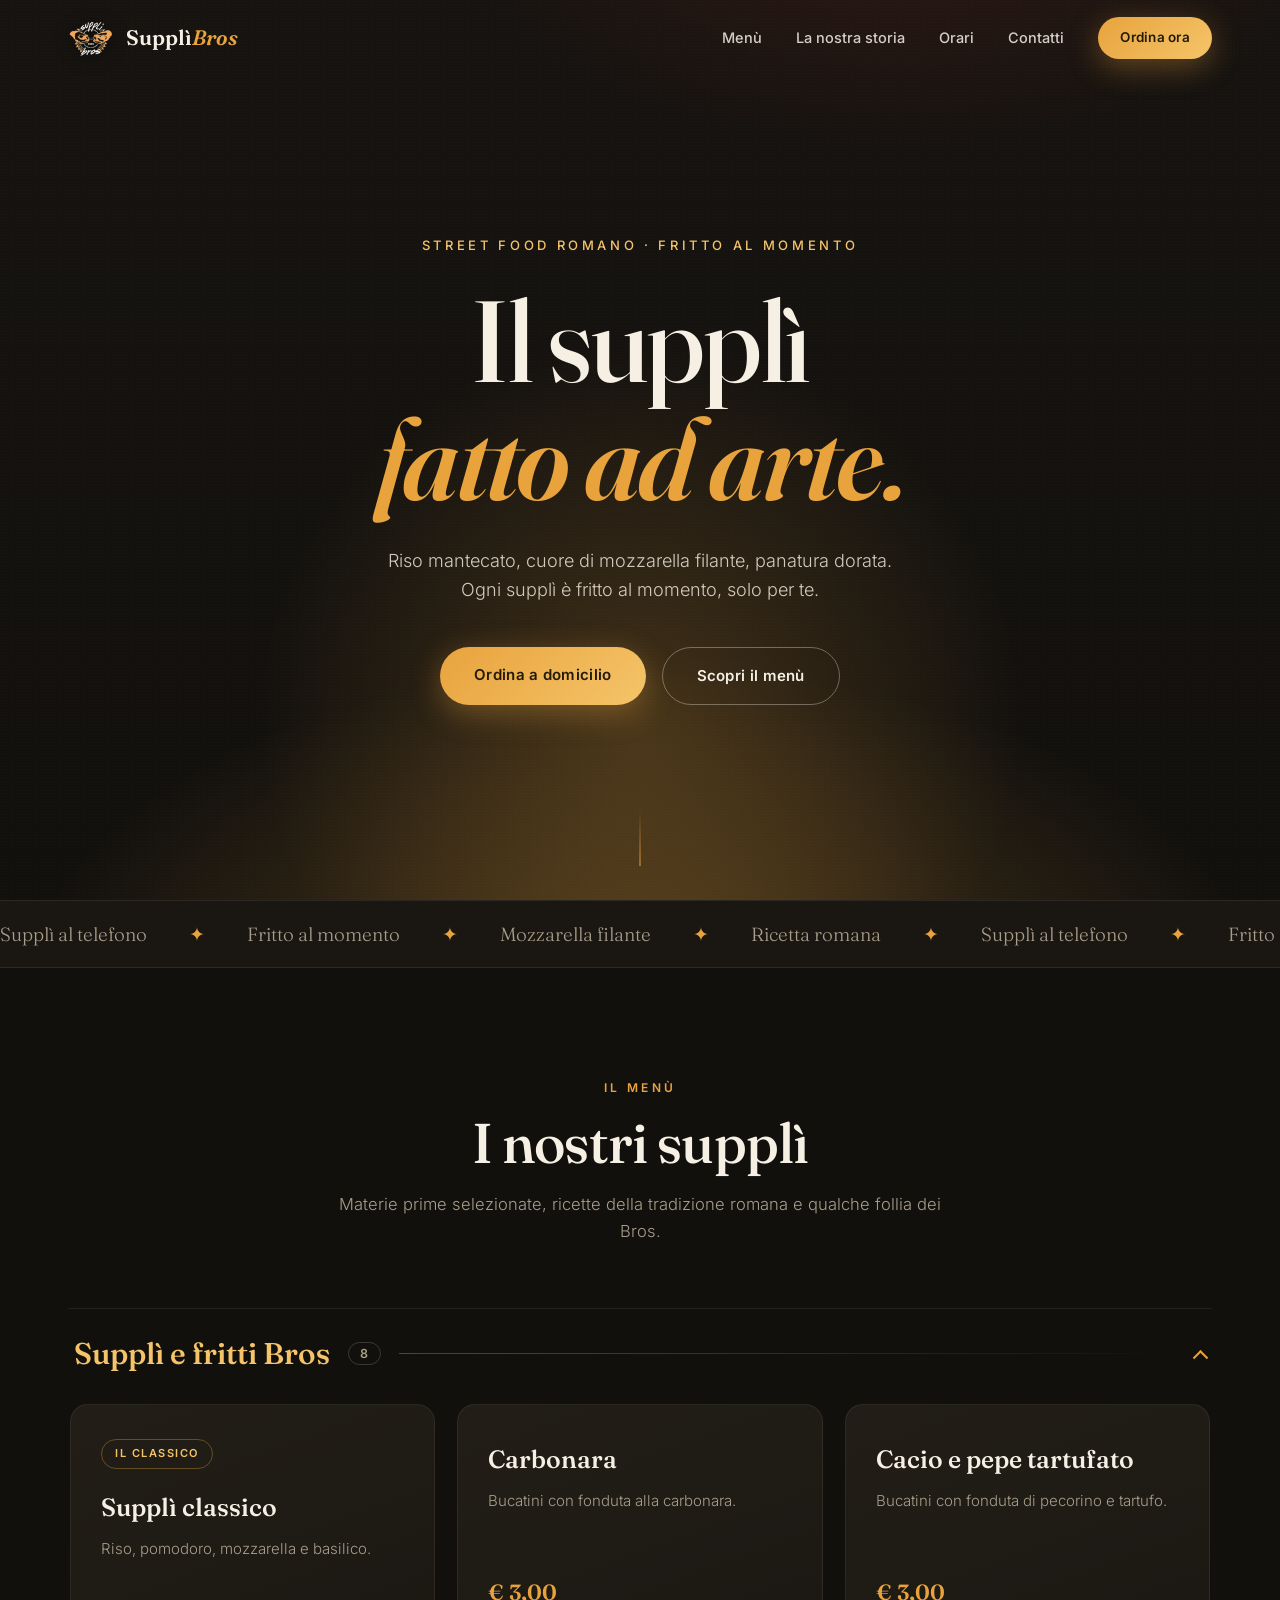
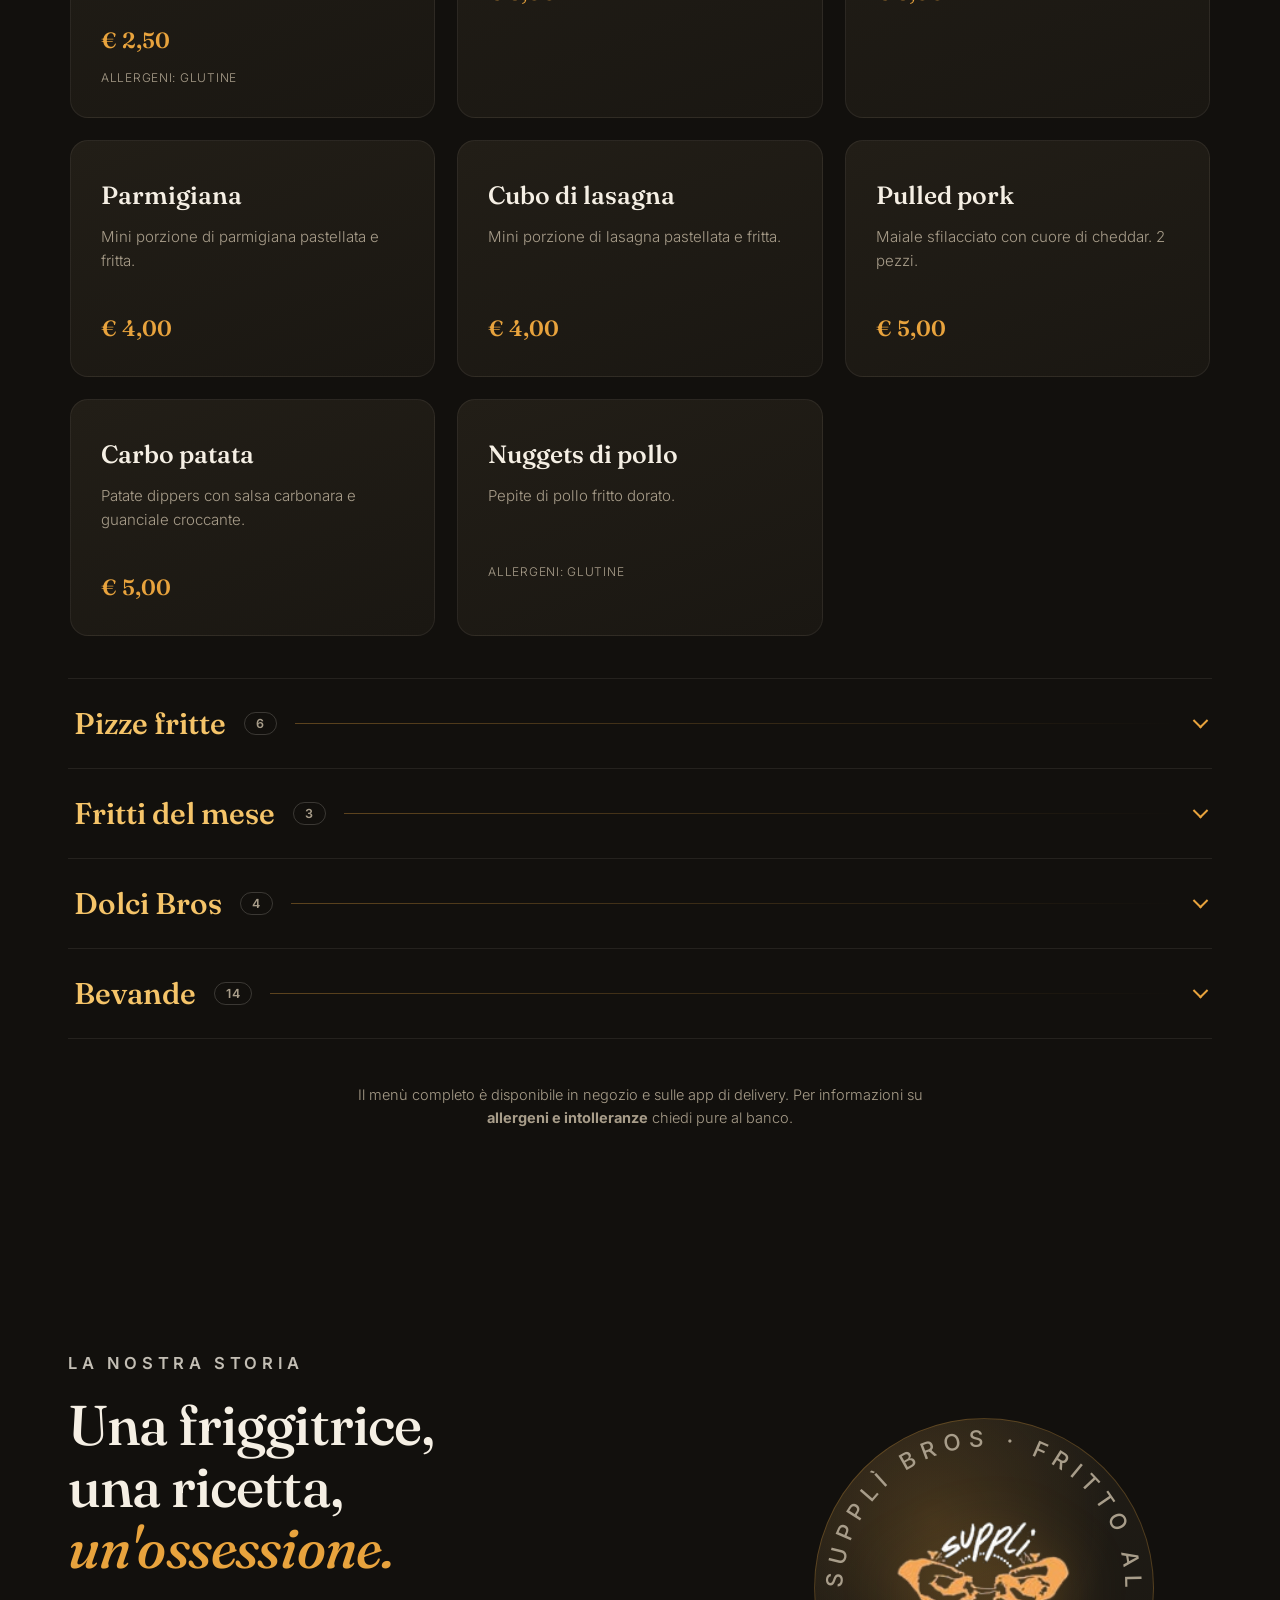
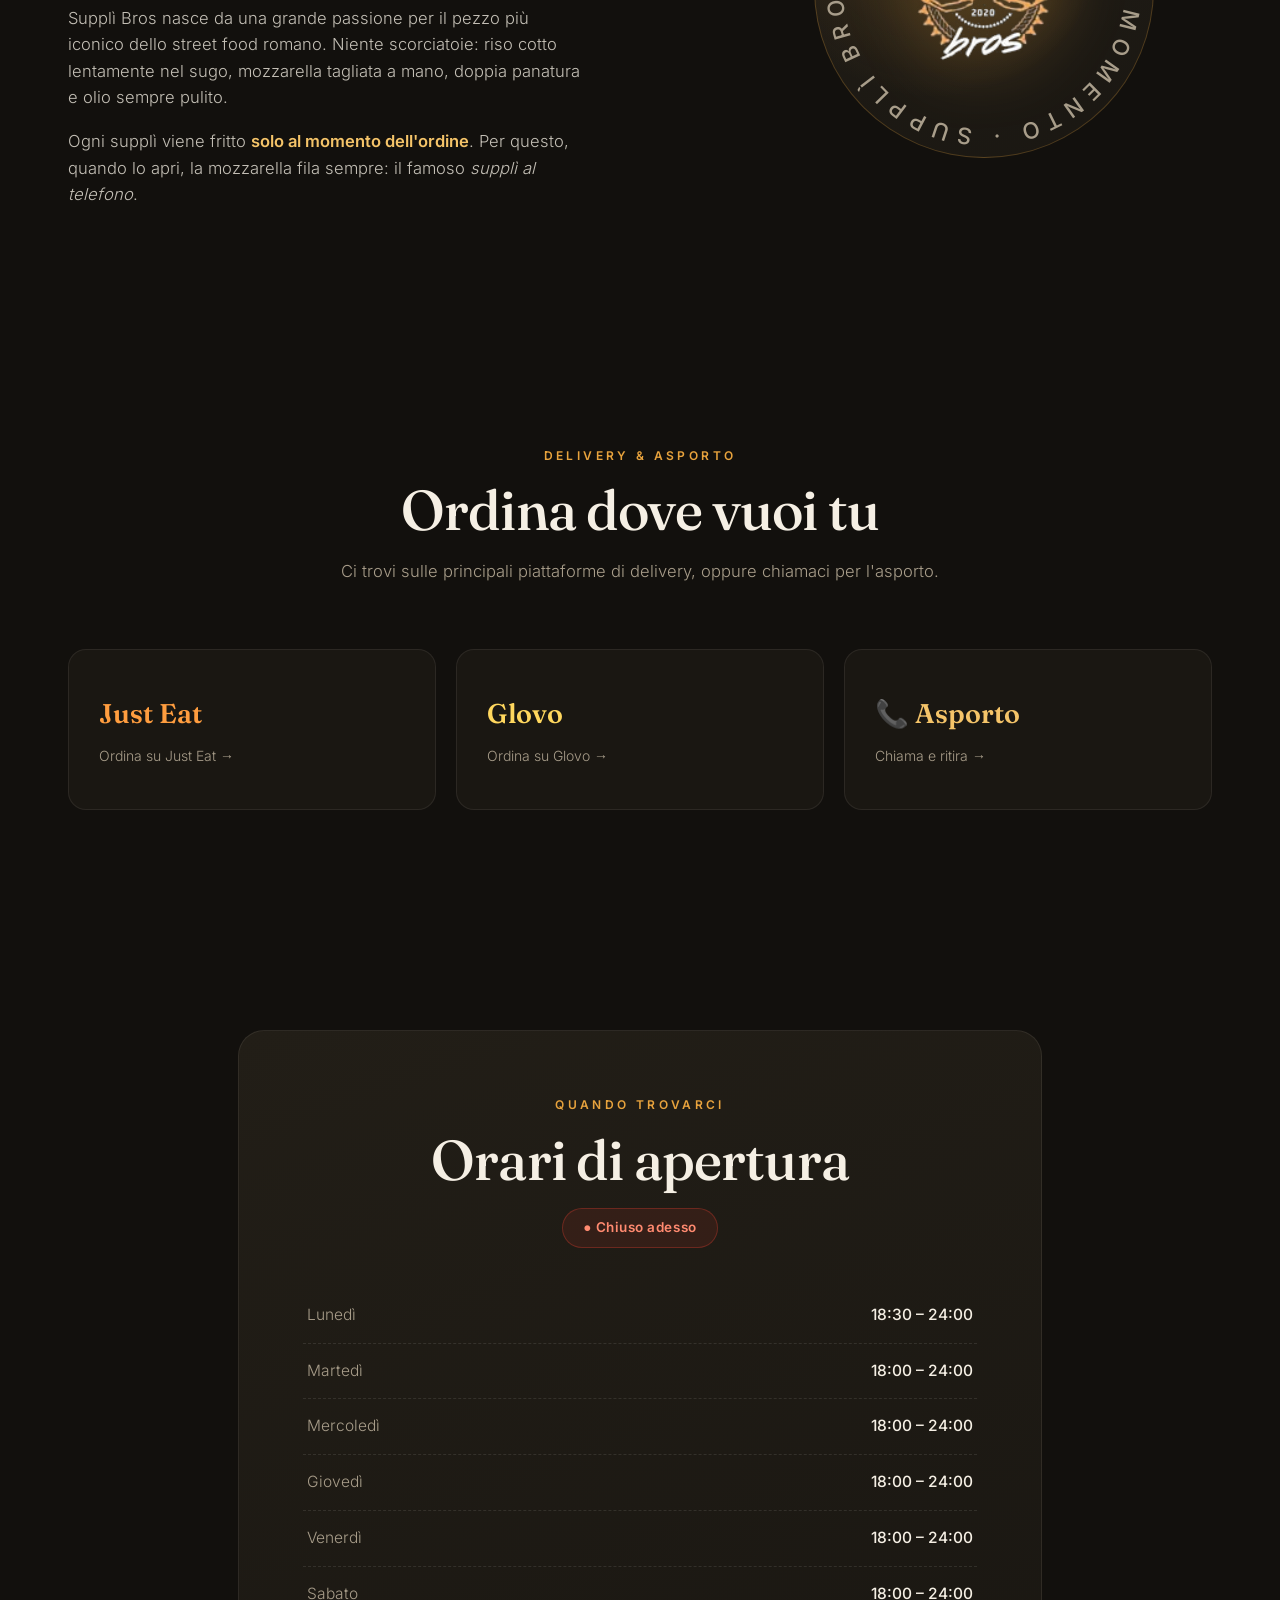
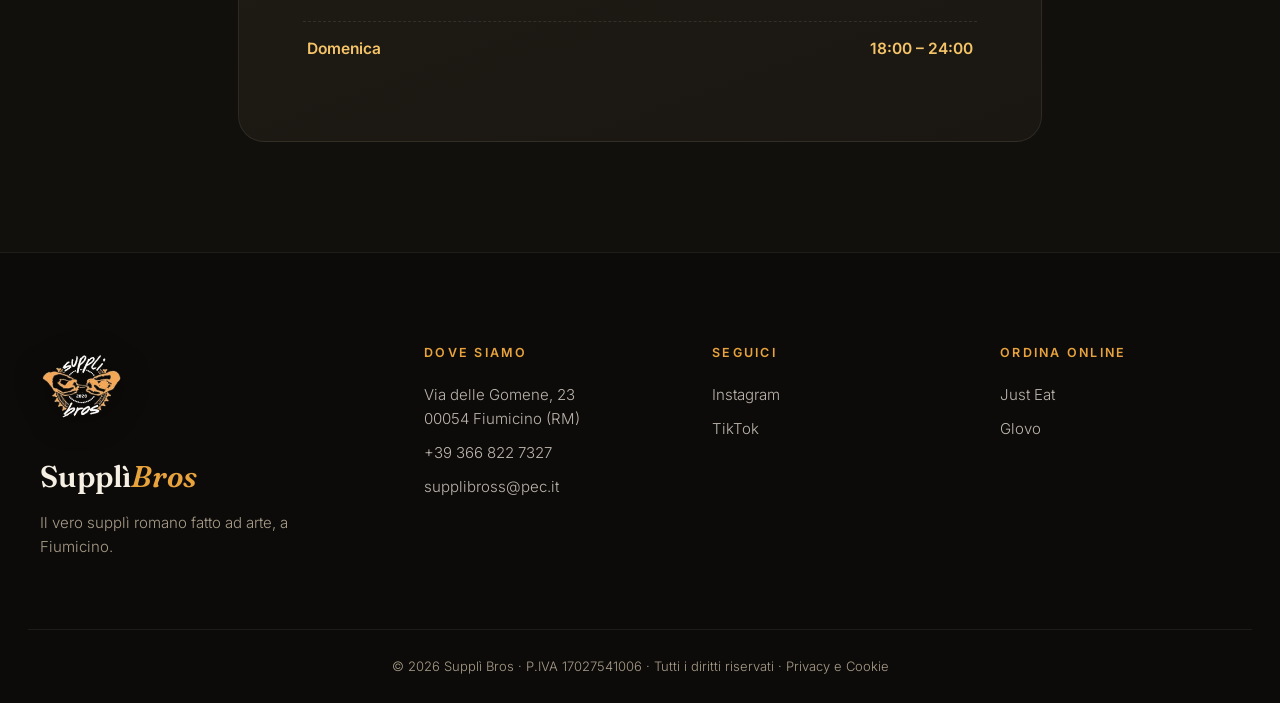
==== commit b9f61f66: "Privacy: font in locale (niente Google Fonts CDN) e pagina Privacy e Cookie - 7 file woff2 self-host" ====
--- a/index.html
+++ b/index.html
@@ -9,9 +9,7 @@
   <meta property="og:description" content="I veri supplì romani, fritti al momento. Ordina online o vieni a trovarci.">
   <meta property="og:type" content="website">
   <title>Supplì Bros — Il supplì fatto ad arte</title>
-  <link rel="preconnect" href="https://fonts.googleapis.com">
-  <link rel="preconnect" href="https://fonts.gstatic.com" crossorigin>
-  <link href="https://fonts.googleapis.com/css2?family=Fraunces:ital,opsz,wght@0,9..144,300..900;1,9..144,300..900&family=Inter:wght@300;400;500;600;700&display=swap" rel="stylesheet">
+  <link rel="stylesheet" href="css/fonts.css">
   <link rel="stylesheet" href="css/style.css">
   <link rel="icon" type="image/png" href="assets/img/favicon.png">
   <link rel="apple-touch-icon" href="assets/img/logo.png">
@@ -511,7 +509,7 @@
     </div>
 
     <div class="footer__legal">
-      <p>© <span id="year"></span> Supplì Bros · P.IVA 17027541006 · Tutti i diritti riservati</p>
+      <p>© <span id="year"></span> Supplì Bros · P.IVA 17027541006 · Tutti i diritti riservati · <a href="privacy.html">Privacy e Cookie</a></p>
     </div>
   </footer>
 
--- a/css/fonts.css
+++ b/css/fonts.css
@@ -0,0 +1,57 @@
+/* Font ospitati in locale (nessuna richiesta a server esterni) */
+@font-face {
+  font-family: 'Fraunces';
+  font-style: italic;
+  font-weight: 300 900;
+  font-display: swap;
+  src: url(../assets/fonts/fraunces-italic-300-900.woff2) format('woff2');
+  unicode-range: U+0000-00FF, U+0131, U+0152-0153, U+02BB-02BC, U+02C6, U+02DA, U+02DC, U+0304, U+0308, U+0329, U+2000-206F, U+20AC, U+2122, U+2191, U+2193, U+2212, U+2215, U+FEFF, U+FFFD;
+}
+@font-face {
+  font-family: 'Fraunces';
+  font-style: normal;
+  font-weight: 300 900;
+  font-display: swap;
+  src: url(../assets/fonts/fraunces-normal-300-900.woff2) format('woff2');
+  unicode-range: U+0000-00FF, U+0131, U+0152-0153, U+02BB-02BC, U+02C6, U+02DA, U+02DC, U+0304, U+0308, U+0329, U+2000-206F, U+20AC, U+2122, U+2191, U+2193, U+2212, U+2215, U+FEFF, U+FFFD;
+}
+@font-face {
+  font-family: 'Inter';
+  font-style: normal;
+  font-weight: 300;
+  font-display: swap;
+  src: url(../assets/fonts/inter-normal-300.woff2) format('woff2');
+  unicode-range: U+0000-00FF, U+0131, U+0152-0153, U+02BB-02BC, U+02C6, U+02DA, U+02DC, U+0304, U+0308, U+0329, U+2000-206F, U+20AC, U+2122, U+2191, U+2193, U+2212, U+2215, U+FEFF, U+FFFD;
+}
+@font-face {
+  font-family: 'Inter';
+  font-style: normal;
+  font-weight: 400;
+  font-display: swap;
+  src: url(../assets/fonts/inter-normal-400.woff2) format('woff2');
+  unicode-range: U+0000-00FF, U+0131, U+0152-0153, U+02BB-02BC, U+02C6, U+02DA, U+02DC, U+0304, U+0308, U+0329, U+2000-206F, U+20AC, U+2122, U+2191, U+2193, U+2212, U+2215, U+FEFF, U+FFFD;
+}
+@font-face {
+  font-family: 'Inter';
+  font-style: normal;
+  font-weight: 500;
+  font-display: swap;
+  src: url(../assets/fonts/inter-normal-500.woff2) format('woff2');
+  unicode-range: U+0000-00FF, U+0131, U+0152-0153, U+02BB-02BC, U+02C6, U+02DA, U+02DC, U+0304, U+0308, U+0329, U+2000-206F, U+20AC, U+2122, U+2191, U+2193, U+2212, U+2215, U+FEFF, U+FFFD;
+}
+@font-face {
+  font-family: 'Inter';
+  font-style: normal;
+  font-weight: 600;
+  font-display: swap;
+  src: url(../assets/fonts/inter-normal-600.woff2) format('woff2');
+  unicode-range: U+0000-00FF, U+0131, U+0152-0153, U+02BB-02BC, U+02C6, U+02DA, U+02DC, U+0304, U+0308, U+0329, U+2000-206F, U+20AC, U+2122, U+2191, U+2193, U+2212, U+2215, U+FEFF, U+FFFD;
+}
+@font-face {
+  font-family: 'Inter';
+  font-style: normal;
+  font-weight: 700;
+  font-display: swap;
+  src: url(../assets/fonts/inter-normal-700.woff2) format('woff2');
+  unicode-range: U+0000-00FF, U+0131, U+0152-0153, U+02BB-02BC, U+02C6, U+02DA, U+02DC, U+0304, U+0308, U+0329, U+2000-206F, U+20AC, U+2122, U+2191, U+2193, U+2212, U+2215, U+FEFF, U+FFFD;
+}
